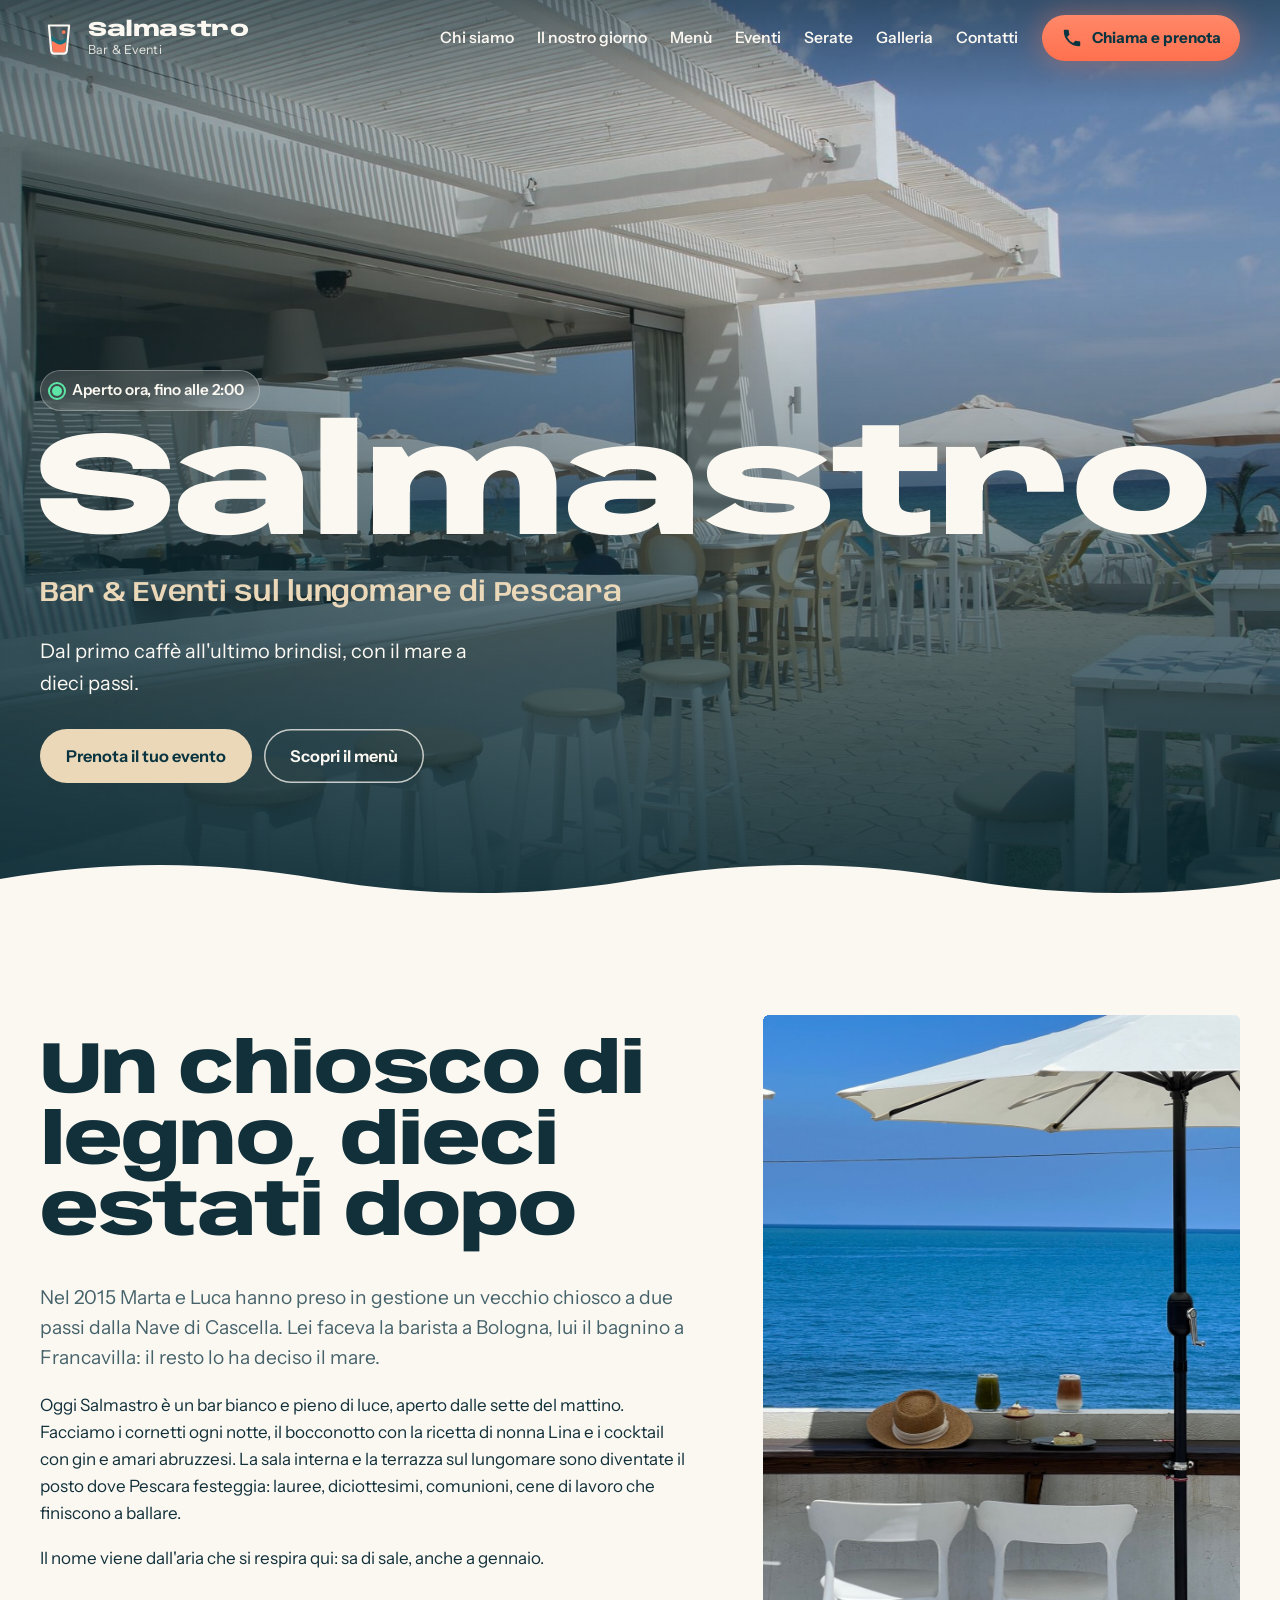
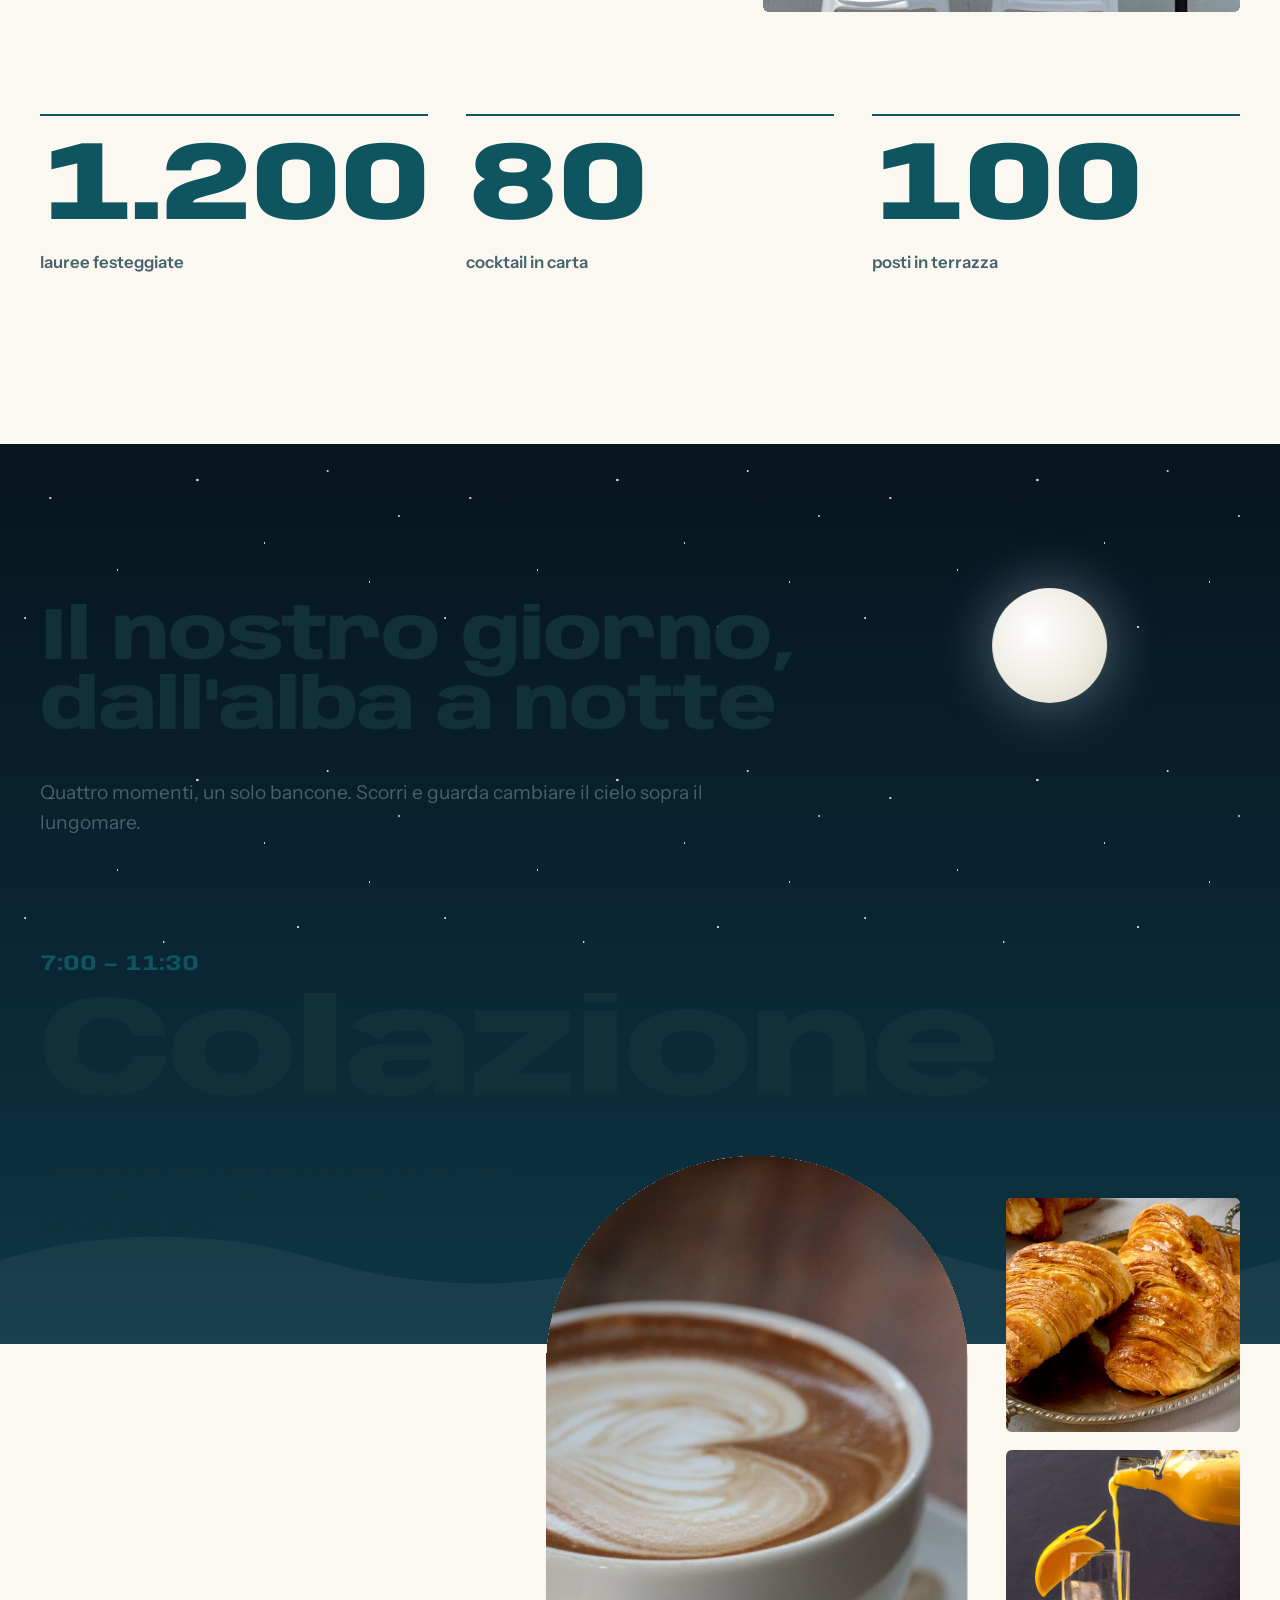
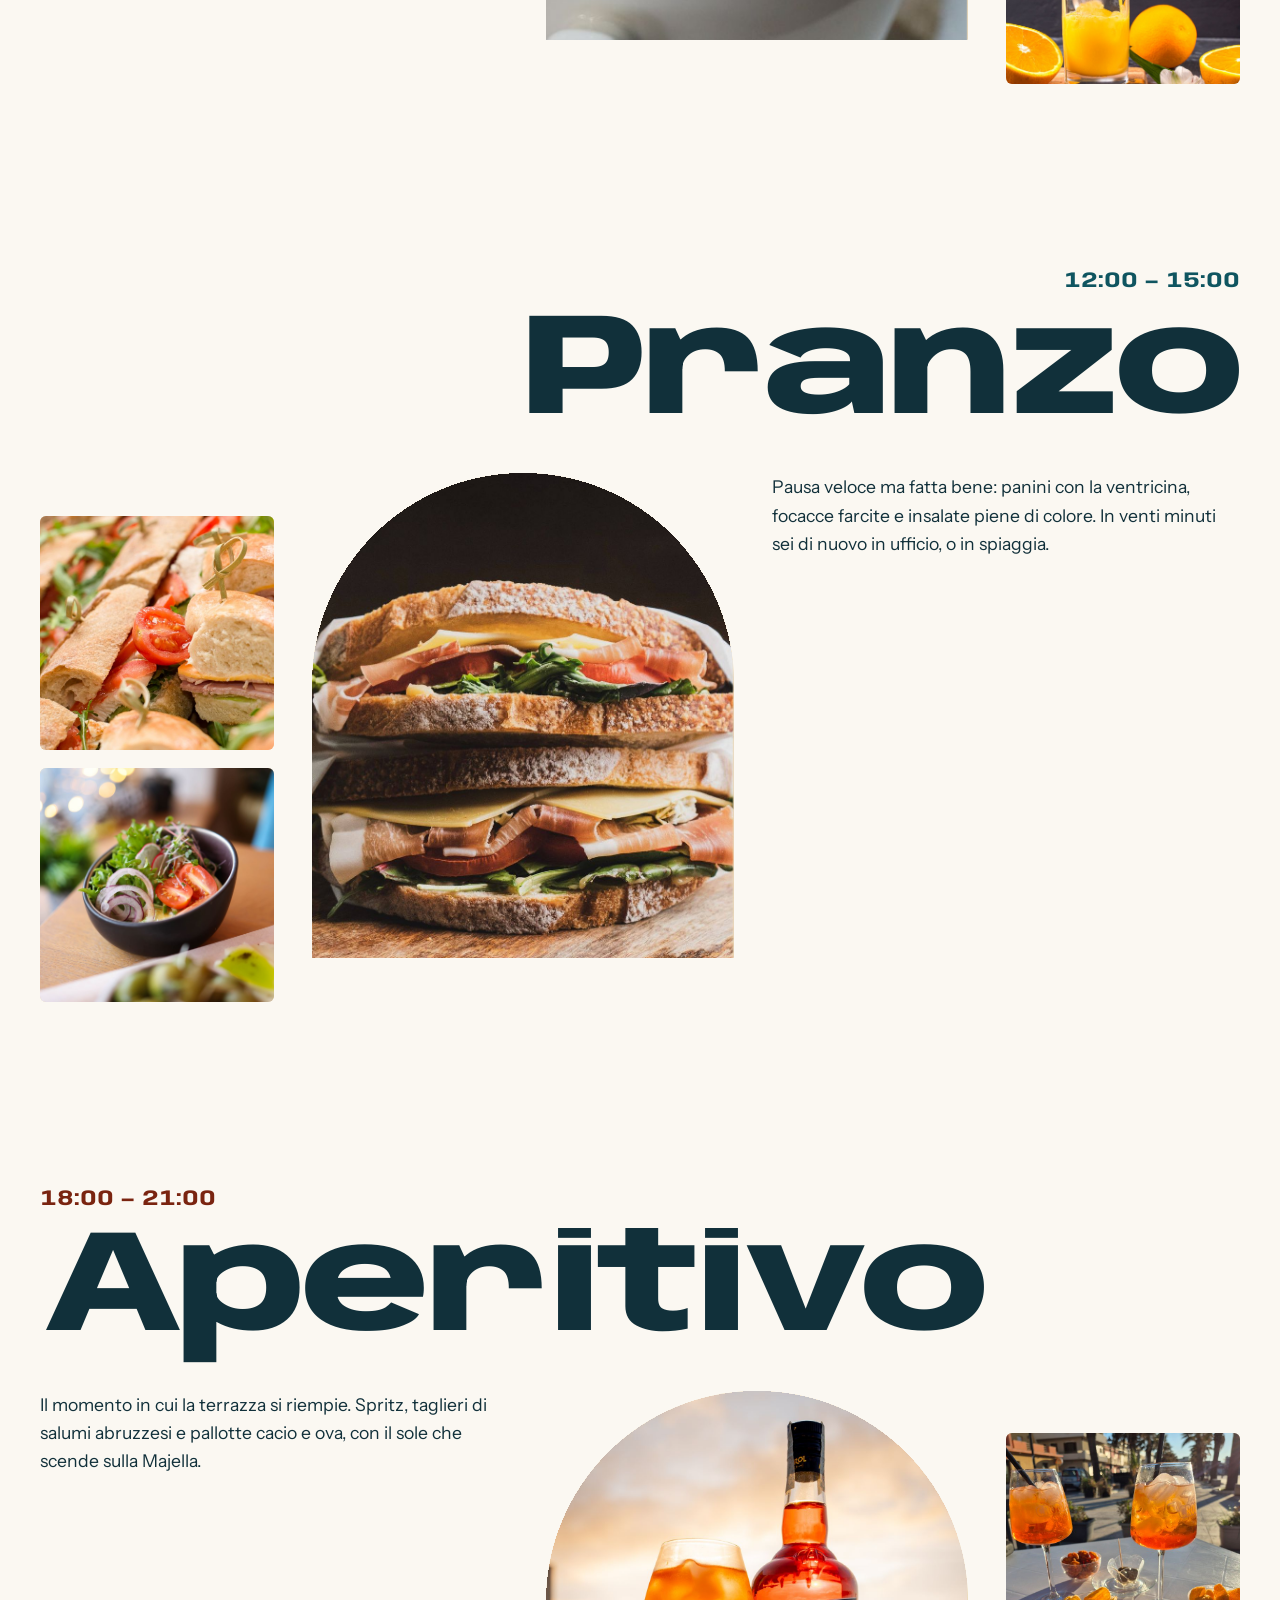
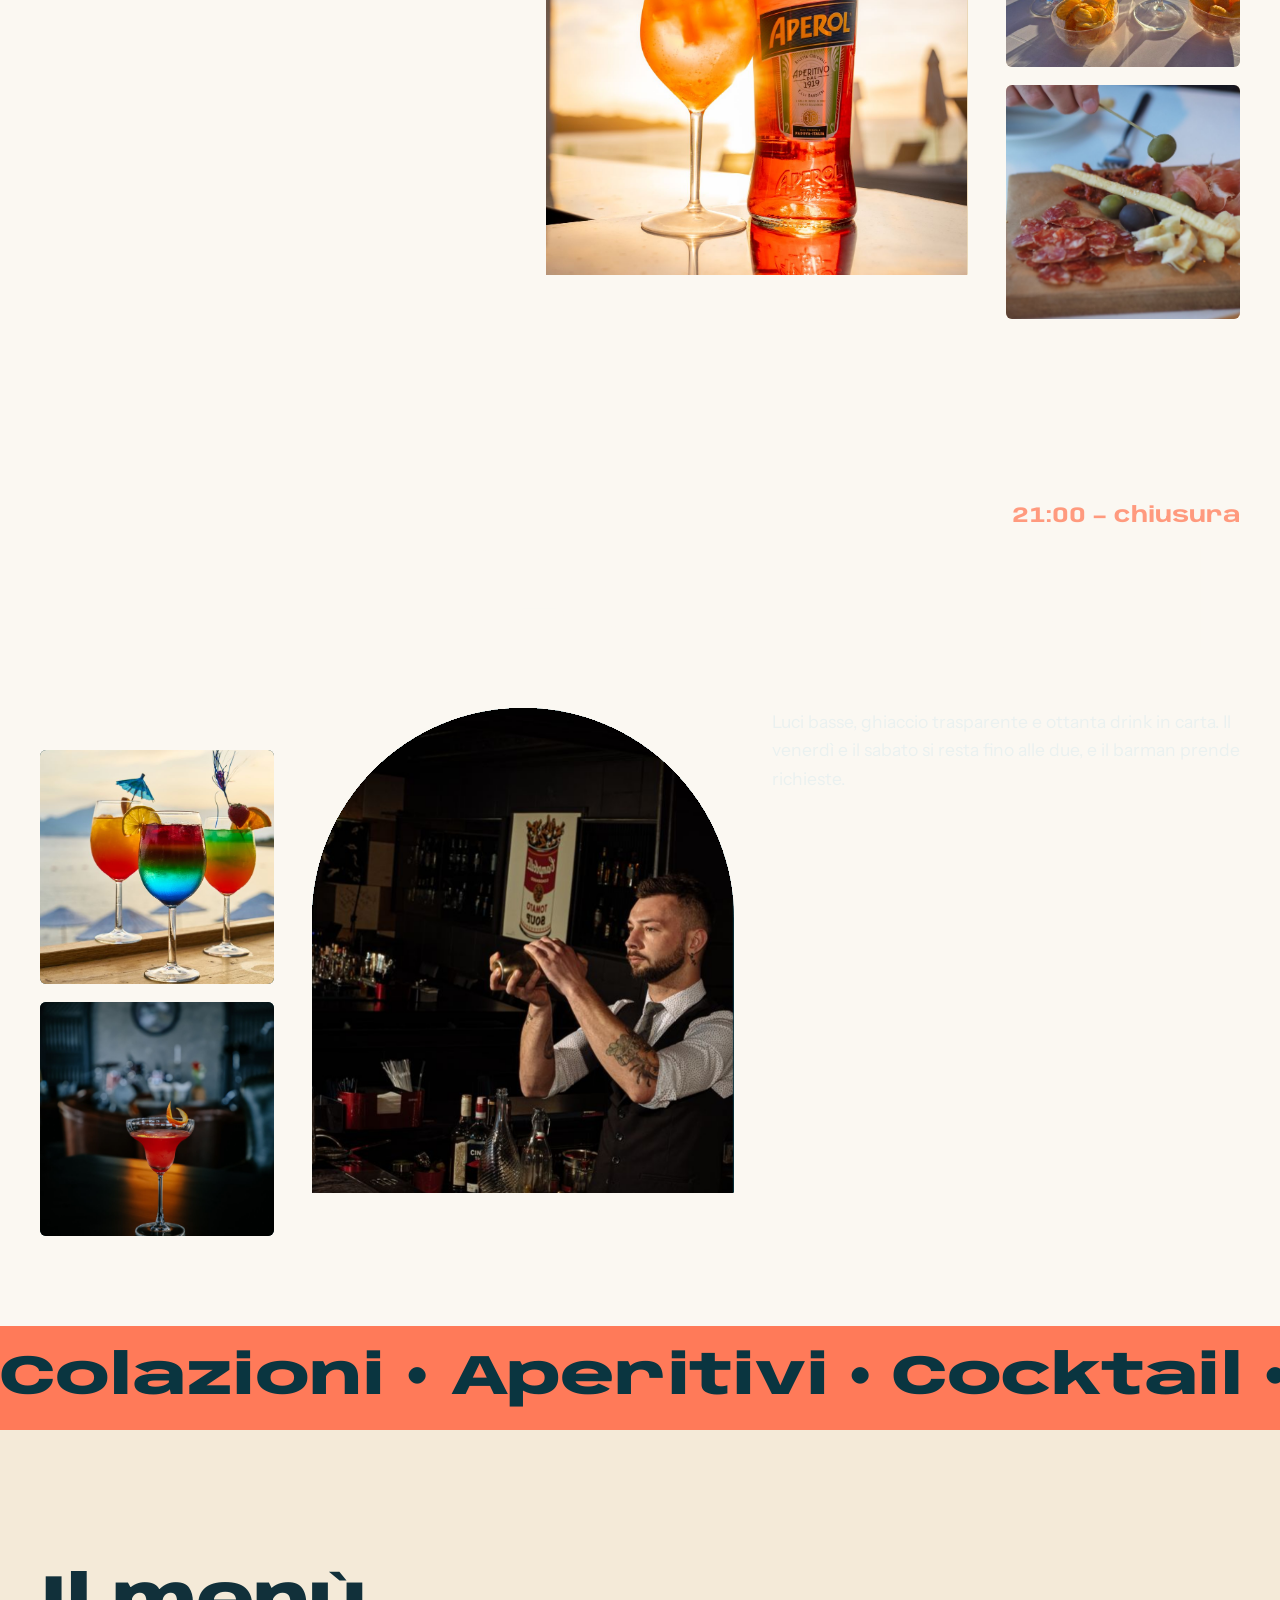
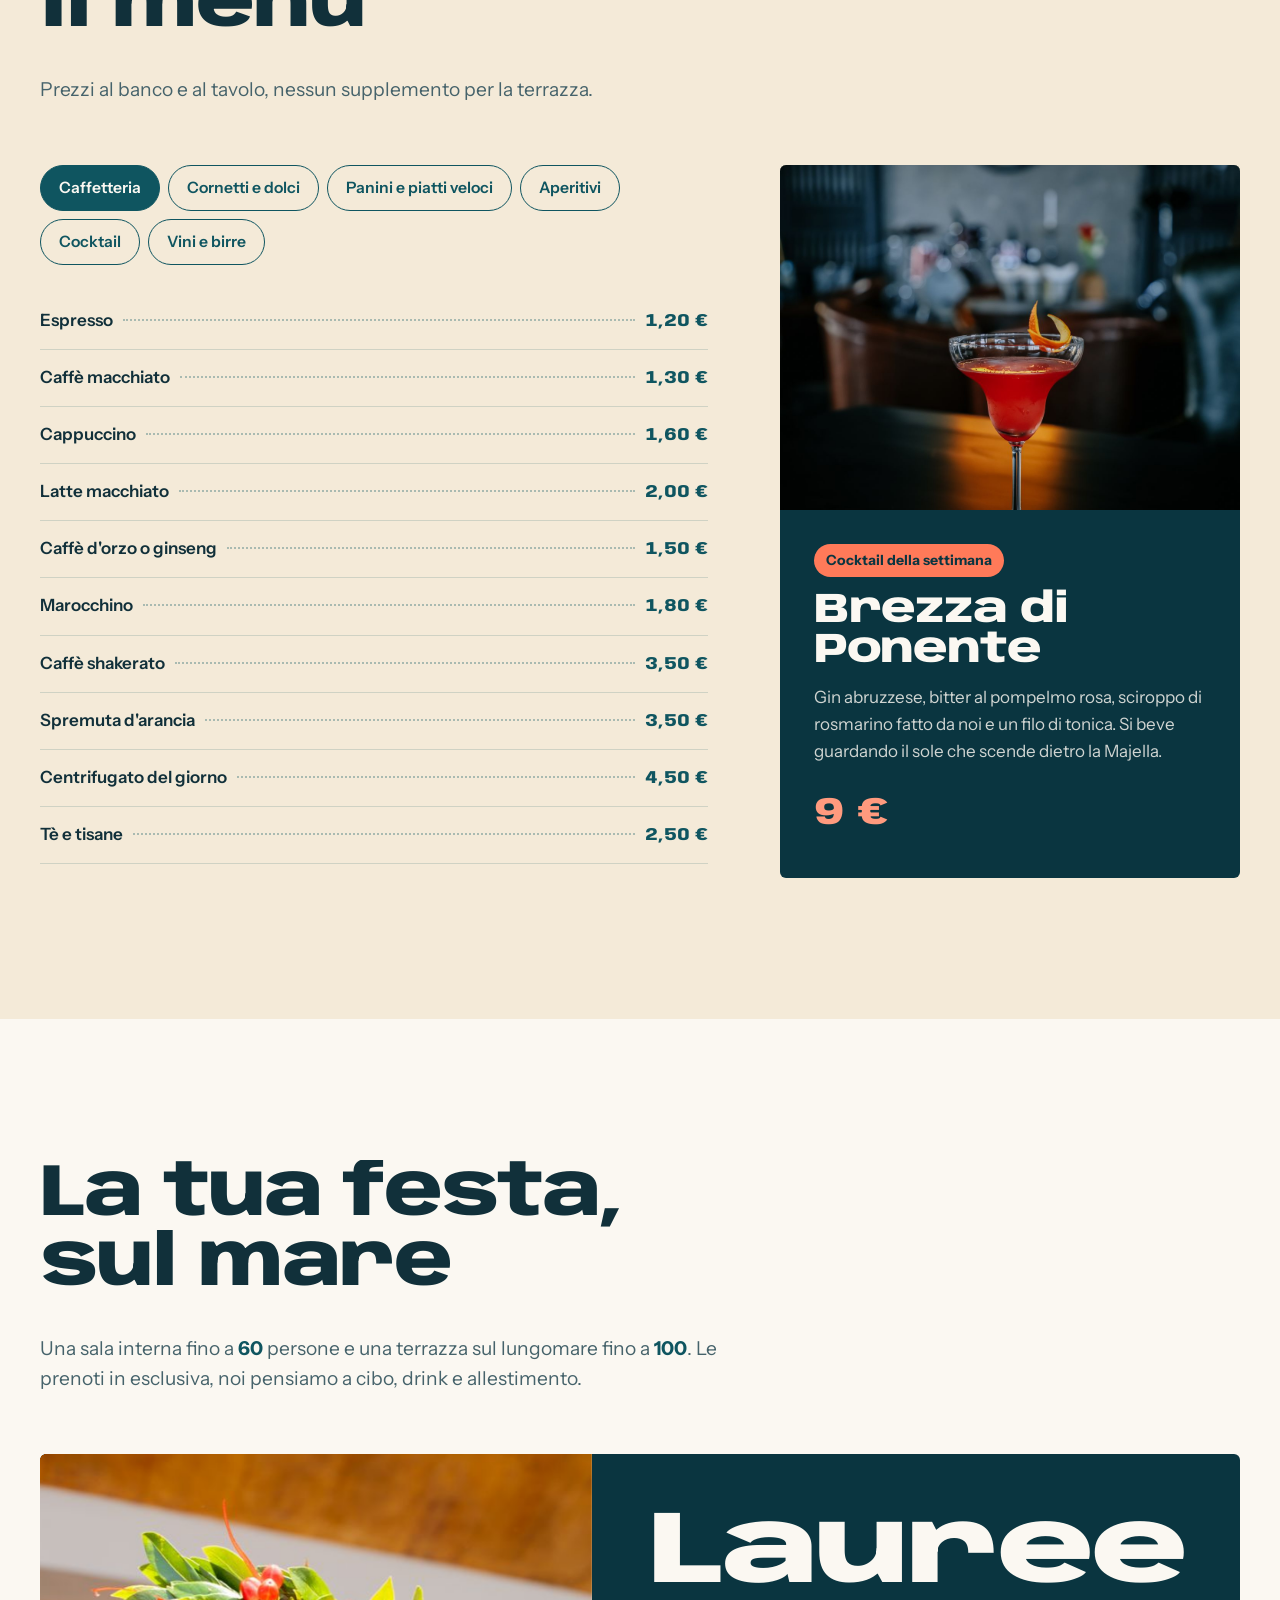
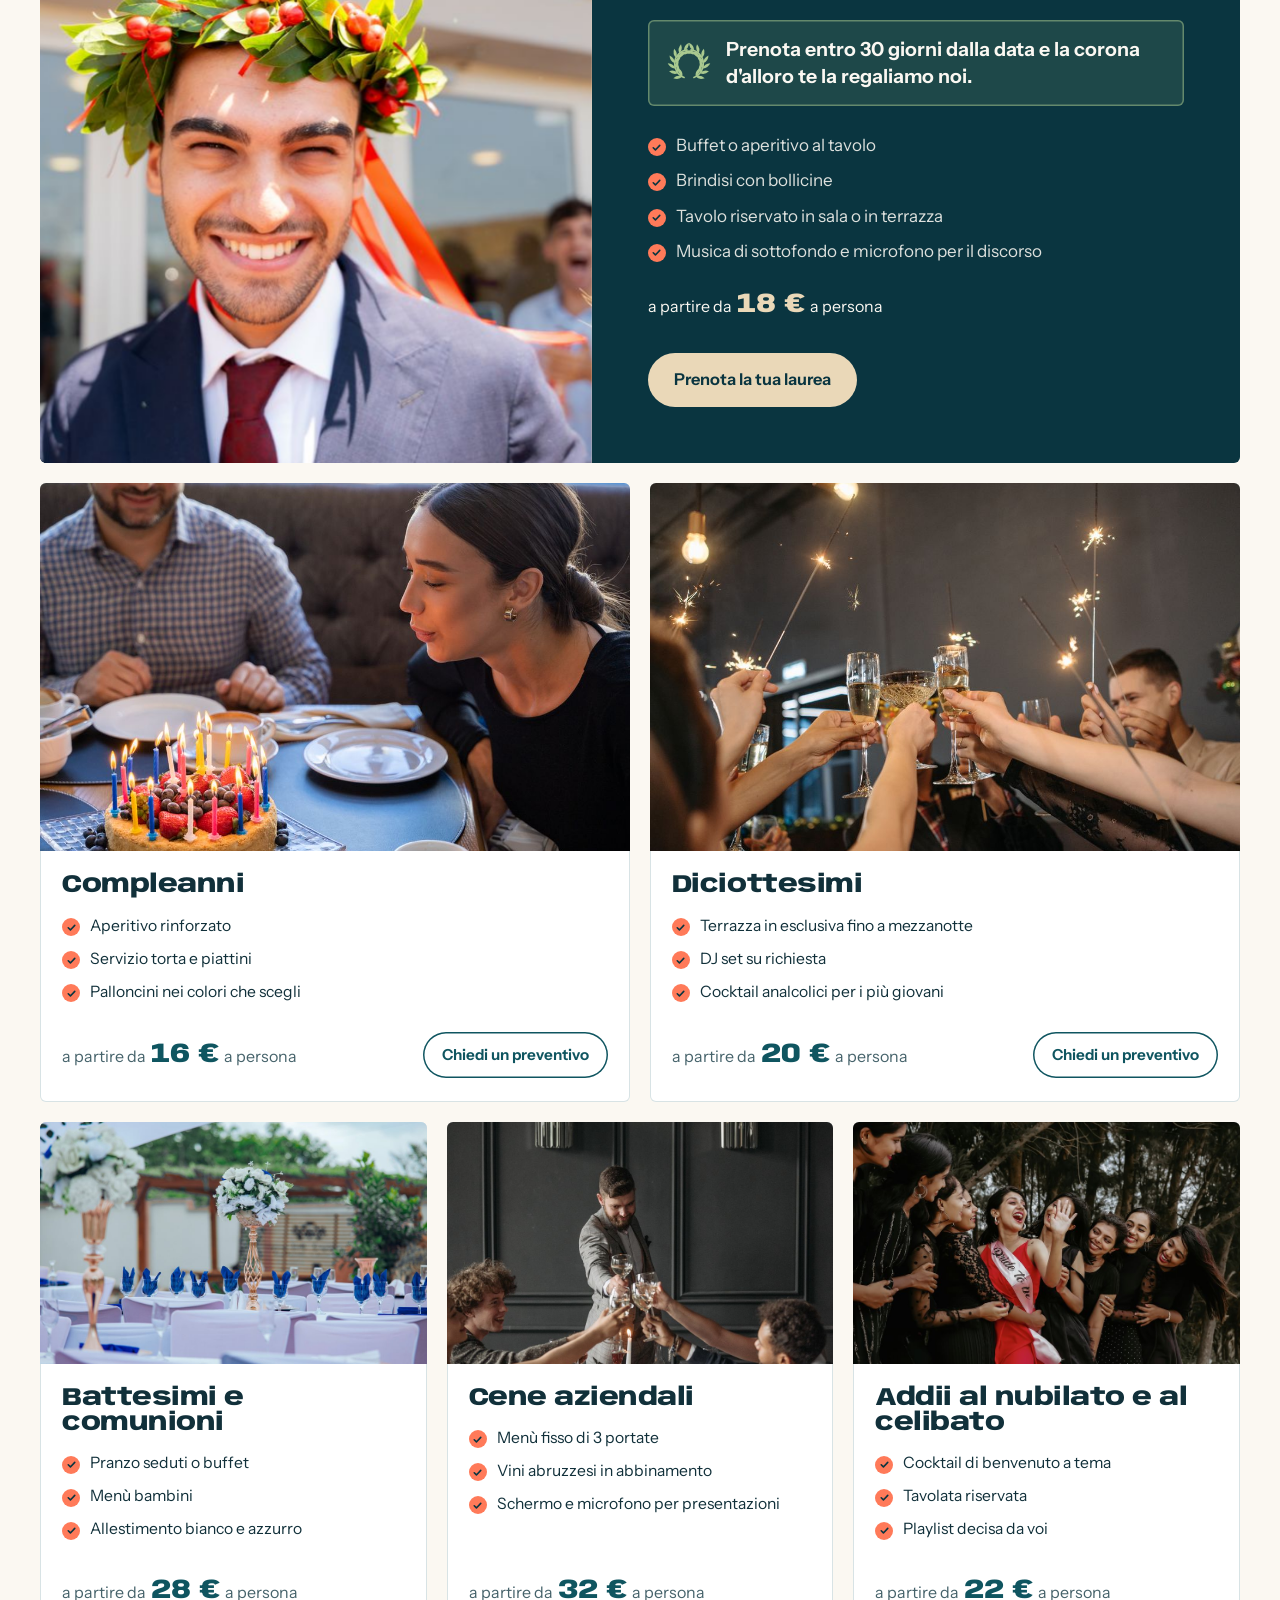
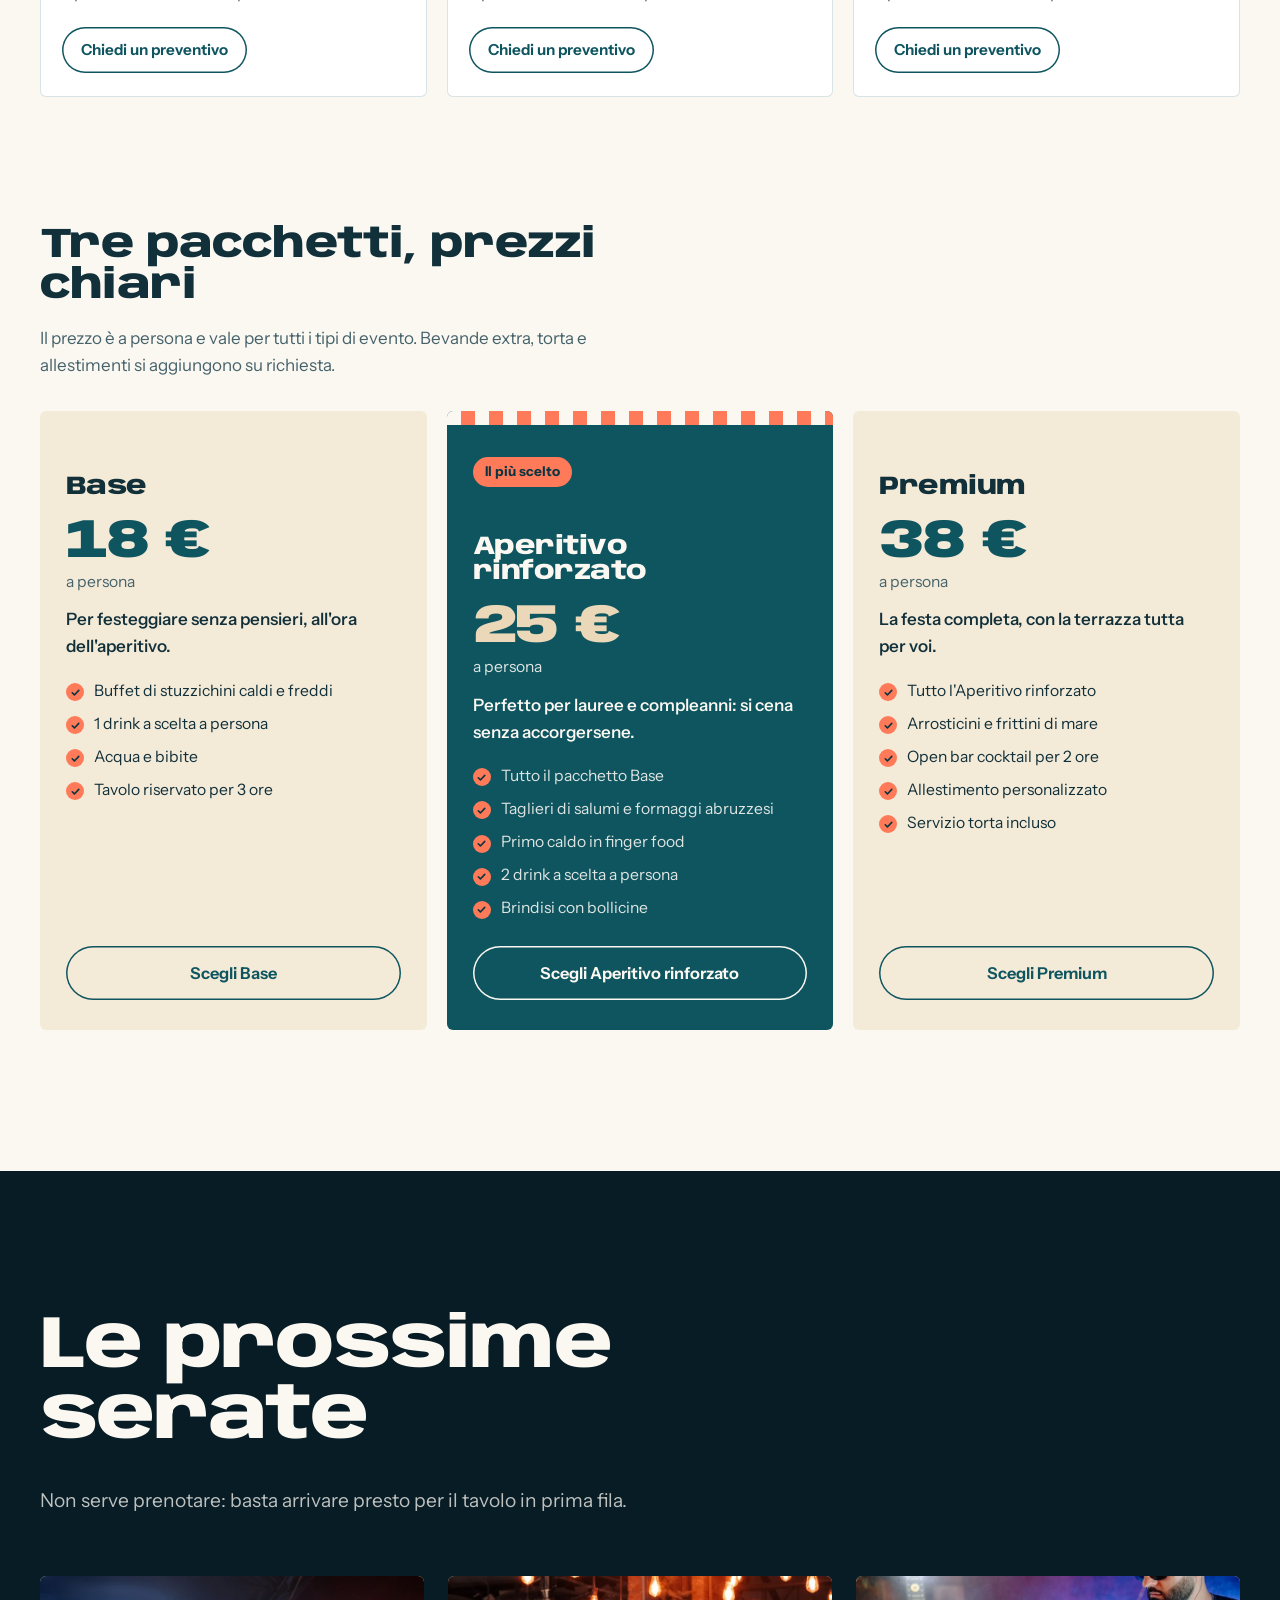
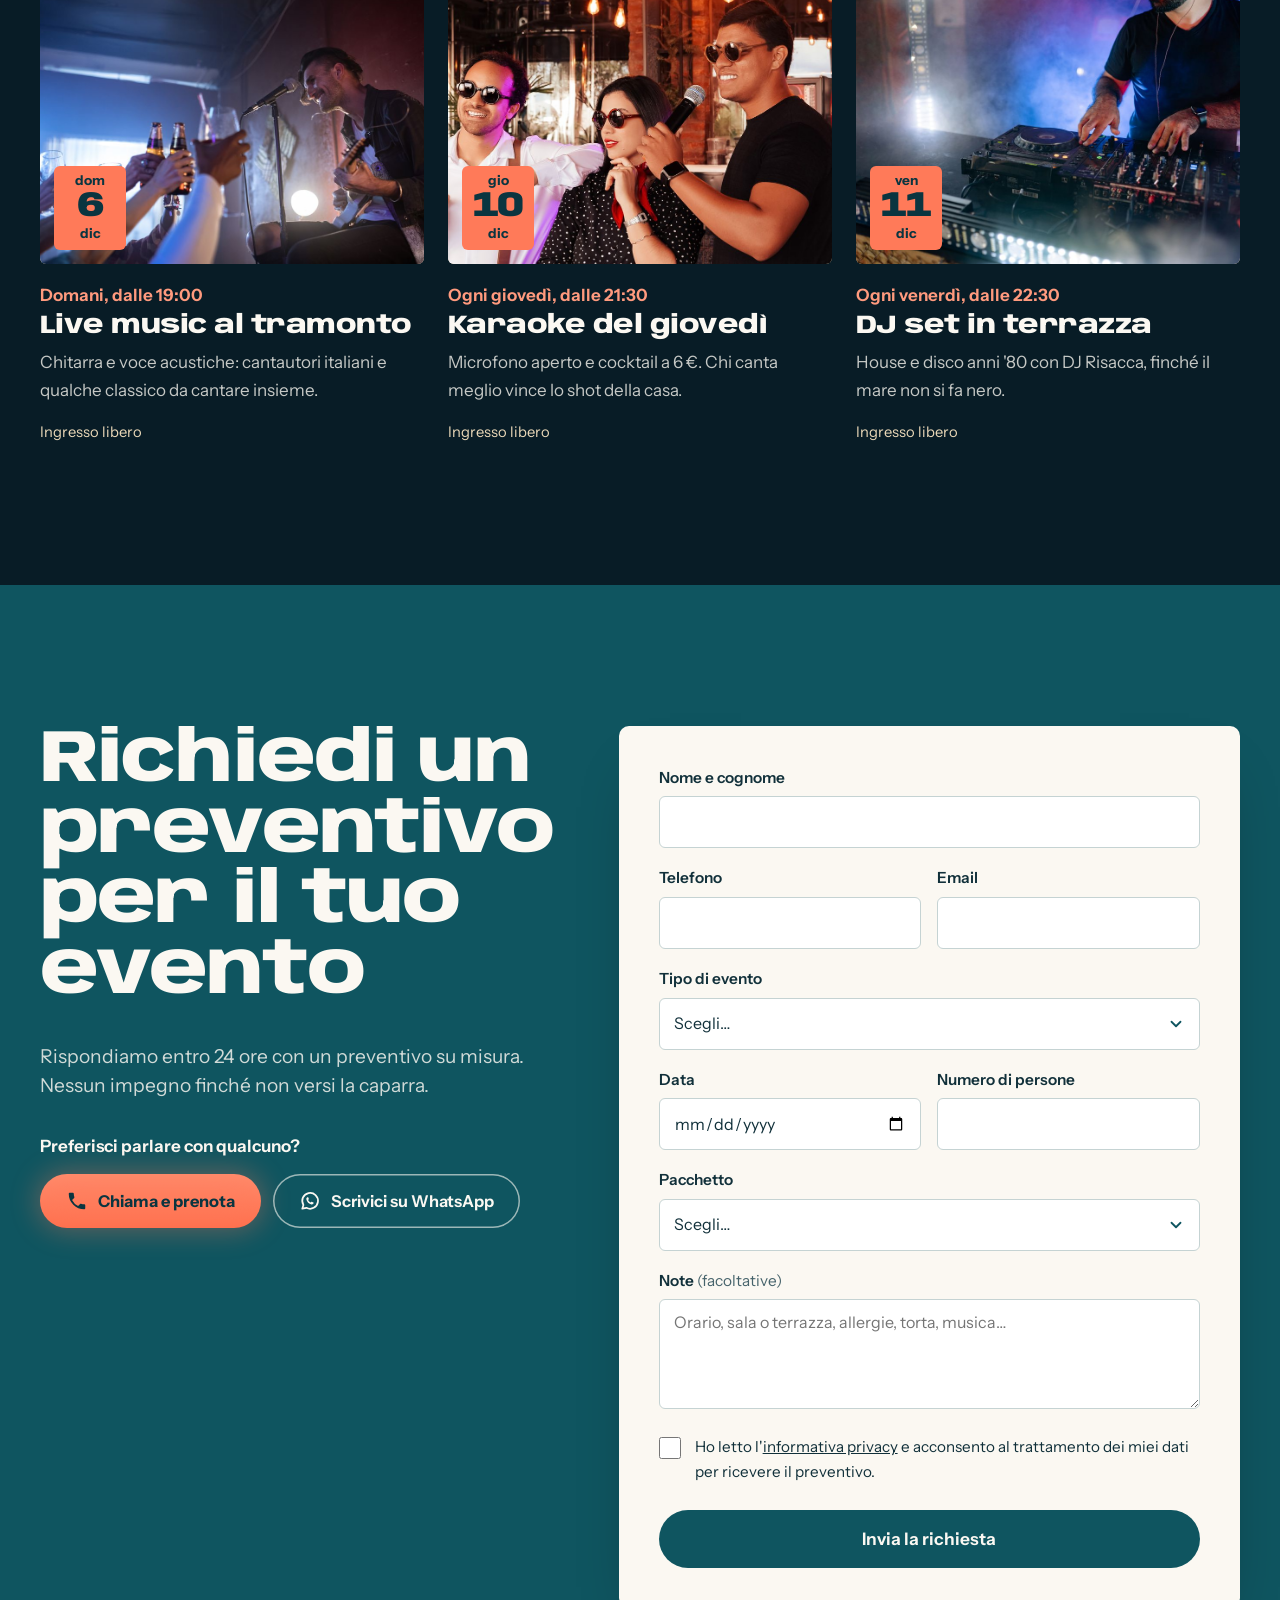
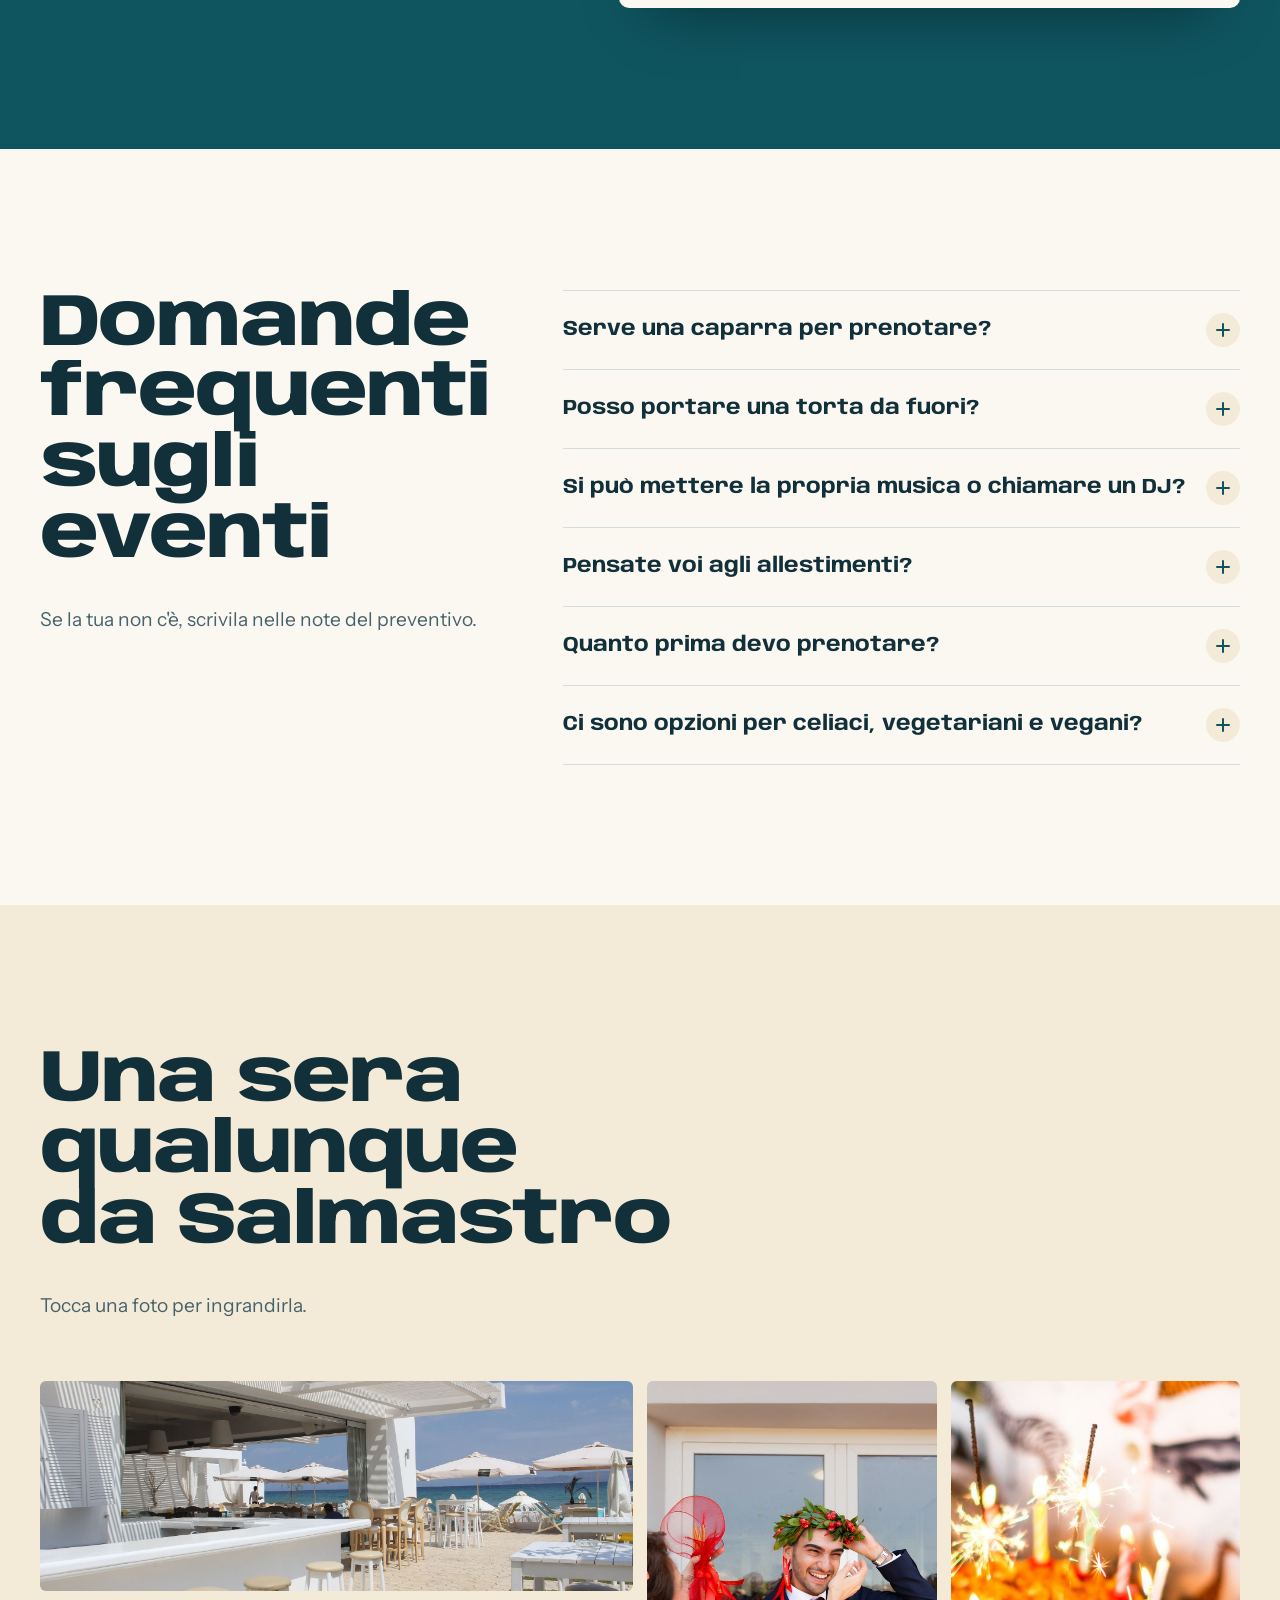
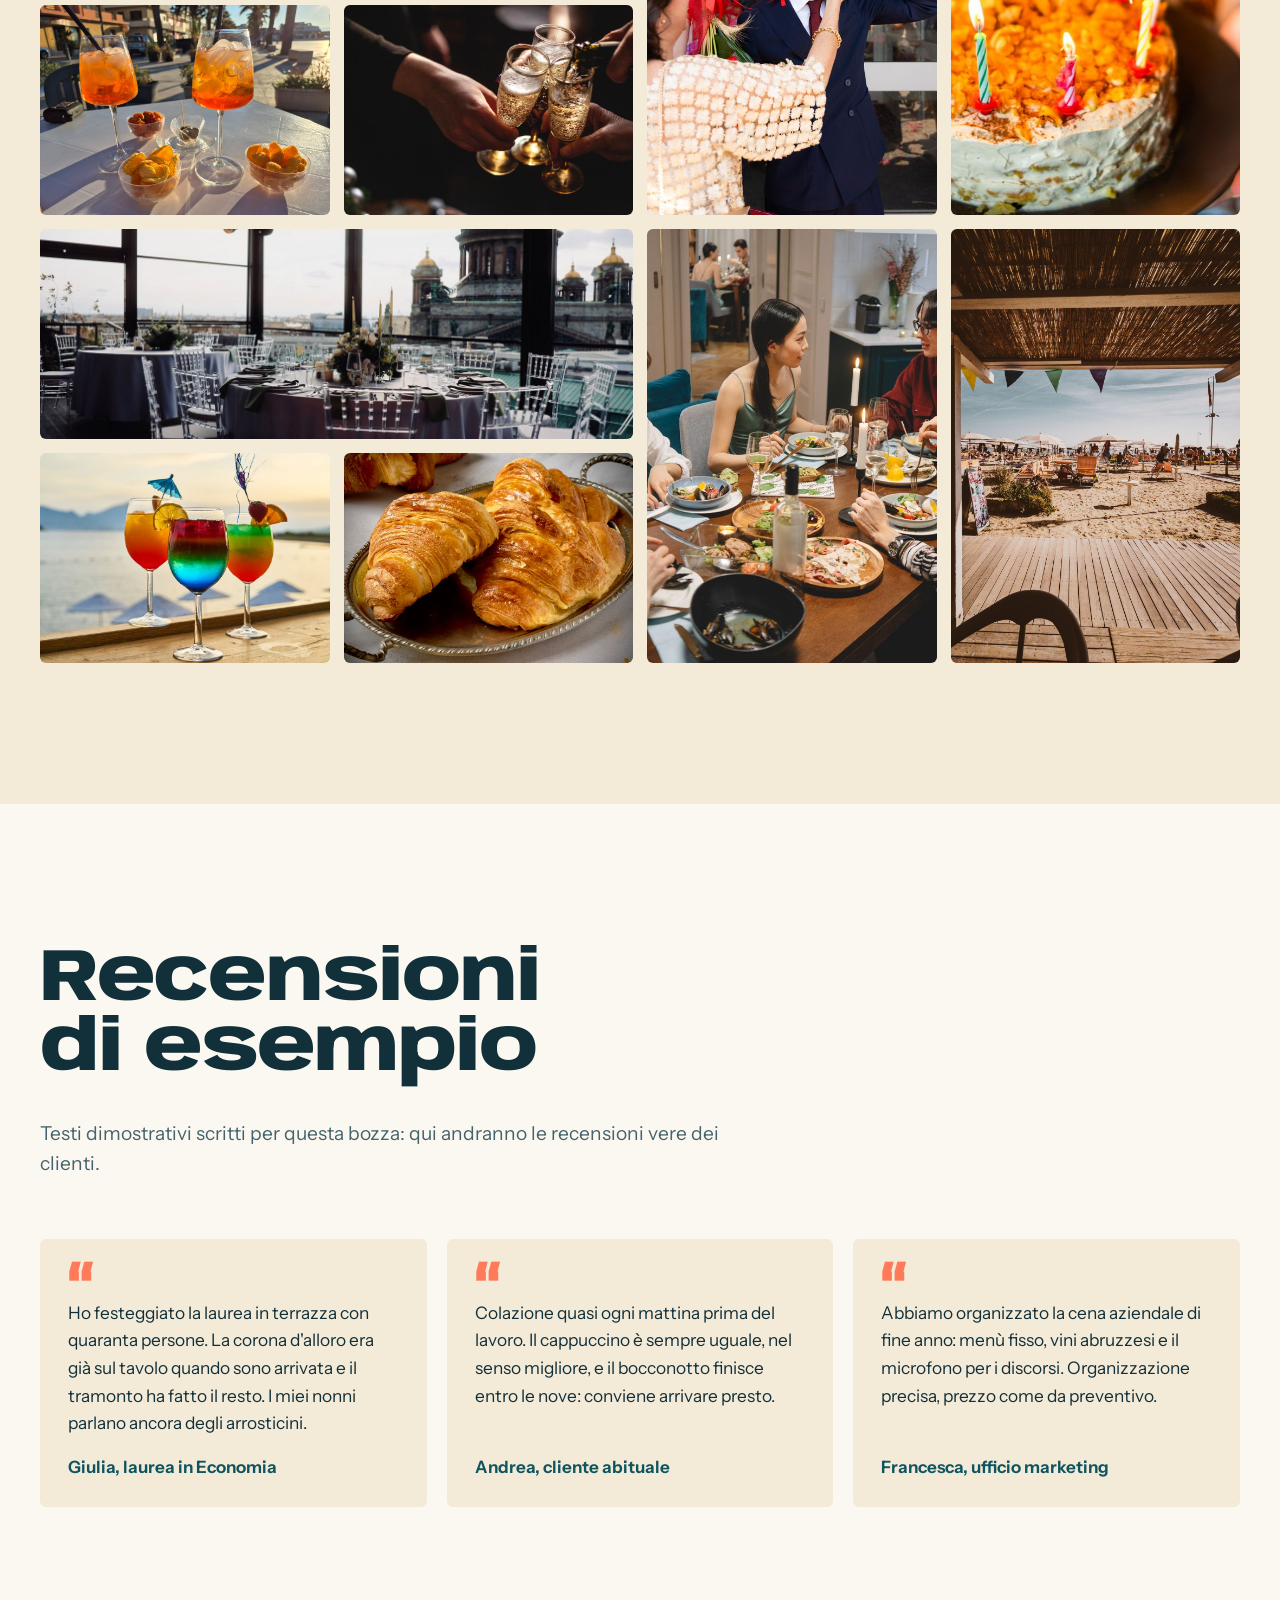
==== index.html @ a5a45078 "Bozza sito Salmastro – Bar & Eventi Co-Authored-By: Claude Opus 5.5 <noreply@anthropic.com>" ====
<!doctype html>
<html lang="it">
<head>
  <meta charset="utf-8">
  <meta name="viewport" content="width=device-width, initial-scale=1, viewport-fit=cover">
  <title>Salmastro – Bar &amp; Eventi sul lungomare di Pescara</title>
  <meta name="description" content="Colazioni, pranzi veloci, aperitivi al tramonto e cocktail sul lungomare di Pescara. Sala e terrazza per lauree, compleanni e feste private.">
  <!-- Bozza: non indicizzare -->
  <meta name="robots" content="noindex, nofollow">

  <!-- Anteprima per WhatsApp e social -->
  <meta property="og:type" content="website">
  <meta property="og:locale" content="it_IT">
  <meta property="og:site_name" content="Salmastro – Bar & Eventi">
  <meta property="og:title" content="Salmastro – Bar & Eventi sul lungomare di Pescara">
  <meta property="og:description" content="Aperitivi al tramonto, cocktail e una terrazza sul mare per la tua laurea o il tuo compleanno. Richiedi un preventivo.">
  <meta property="og:url" content="https://carestiadavide2004-cmd.github.io/bozza-bar-salmastro/">
  <meta property="og:image" content="https://carestiadavide2004-cmd.github.io/bozza-bar-salmastro/assets/img/og.jpg">
  <meta property="og:image:width" content="1200">
  <meta property="og:image:height" content="630">
  <meta property="og:image:alt" content="Il bancone bianco di Salmastro affacciato sulla spiaggia">
  <meta name="twitter:card" content="summary_large_image">

  <meta name="theme-color" content="#0F5560">
  <link rel="icon" href="assets/favicon.svg" type="image/svg+xml">
  <link rel="icon" href="assets/favicon-32.png" sizes="32x32" type="image/png">
  <link rel="apple-touch-icon" href="assets/apple-touch-icon.png">

  <link rel="preconnect" href="https://fonts.googleapis.com">
  <link rel="preconnect" href="https://fonts.gstatic.com" crossorigin>
  <link href="https://fonts.googleapis.com/css2?family=Anybody:wdth,wght@50..150,300..900&family=Instrument+Sans:wght@400..700&display=swap" rel="stylesheet">
  <link rel="preload" as="image" href="assets/img/hero.jpg" fetchpriority="high">
  <link rel="stylesheet" href="style.css">

  <script>document.documentElement.classList.add("js")</script>
  <script src="config.js"></script>
  <script src="script.js" defer></script>
</head>
<body>

<!-- Icone ---------------------------------------------------------------- -->
<svg width="0" height="0" style="position:absolute" aria-hidden="true">
  <symbol id="i-phone" viewBox="0 0 24 24"><path fill="currentColor" d="M6.6 10.8a15.1 15.1 0 0 0 6.6 6.6l2.2-2.2c.3-.3.7-.4 1-.2 1.1.4 2.3.6 3.6.6.6 0 1 .4 1 1V20c0 .6-.4 1-1 1A17 17 0 0 1 3 4c0-.6.4-1 1-1h3.5c.6 0 1 .4 1 1 0 1.3.2 2.5.6 3.6.1.3 0 .7-.2 1z"/></symbol>
  <symbol id="i-whatsapp" viewBox="0 0 24 24"><path fill="none" stroke="currentColor" stroke-width="1.9" stroke-linejoin="round" d="M3.6 20.4l1.2-4.1a8.6 8.6 0 1 1 3.3 3.1z"/><path fill="currentColor" d="M9.3 7.6c.3-.1.6 0 .7.3l.7 1.7c.1.3 0 .5-.2.7l-.6.6c.6 1.2 1.6 2.2 2.8 2.8l.6-.6c.2-.2.5-.3.7-.2l1.7.7c.3.1.4.4.3.7-.3 1-1.2 1.7-2.3 1.5-2.9-.5-5.2-2.8-5.7-5.7-.2-1 .5-2 1.5-2.3z"/></symbol>
  <symbol id="i-instagram" viewBox="0 0 24 24"><g fill="none" stroke="currentColor" stroke-width="1.9"><rect x="3" y="3" width="18" height="18" rx="5.2"/><circle cx="12" cy="12" r="4.2"/></g><circle cx="17.4" cy="6.6" r="1.25" fill="currentColor"/></symbol>
  <symbol id="i-facebook" viewBox="0 0 24 24"><path fill="currentColor" d="M13.6 21.5v-8h2.7l.4-3.2h-3.1V8.3c0-.9.3-1.6 1.6-1.6h1.7V3.9c-.3 0-1.3-.1-2.5-.1-2.5 0-4.1 1.5-4.1 4.2v2.3H7.5v3.2h2.8v8z"/></symbol>
  <symbol id="i-tiktok" viewBox="0 0 24 24"><path fill="currentColor" d="M16.3 2.5c.4 2.4 1.9 4 4.3 4.2V10c-1.6 0-3-.5-4.3-1.3v6.6c0 3.5-2.8 6.2-6.2 6.2S4 18.8 4 15.3s2.9-6.1 6.4-6v3.4c-1.6-.2-3 .9-3 2.6 0 1.5 1.2 2.7 2.8 2.7s2.8-1.2 2.8-2.9V2.5z"/></symbol>
  <symbol id="i-arrow-up" viewBox="0 0 24 24"><path fill="none" stroke="currentColor" stroke-width="2.2" stroke-linecap="round" stroke-linejoin="round" d="M12 19V5M5.5 11.5 12 5l6.5 6.5"/></symbol>
  <symbol id="i-close" viewBox="0 0 24 24"><path fill="none" stroke="currentColor" stroke-width="2.2" stroke-linecap="round" d="M6 6l12 12M18 6 6 18"/></symbol>
  <symbol id="i-prev" viewBox="0 0 24 24"><path fill="none" stroke="currentColor" stroke-width="2.2" stroke-linecap="round" stroke-linejoin="round" d="M15 5l-7 7 7 7"/></symbol>
  <symbol id="i-next" viewBox="0 0 24 24"><path fill="none" stroke="currentColor" stroke-width="2.2" stroke-linecap="round" stroke-linejoin="round" d="M9 5l7 7-7 7"/></symbol>
  <symbol id="i-check" viewBox="0 0 24 24"><path fill="none" stroke="currentColor" stroke-width="2.4" stroke-linecap="round" stroke-linejoin="round" d="M5 12.5l4.2 4.2L19 7"/></symbol>
  <symbol id="i-laurel" viewBox="0 0 48 48"><g fill="currentColor"><g><path d="M18.9 39.1A15 15 0 0 1 21.9 10.1" fill="none" stroke="currentColor" stroke-width="1.6" stroke-linecap="round"/><path transform="translate(17.0 38.2) rotate(-100)" d="M0 0Q3.2-4.2 0-9.5Q-3.2-4.2 0 0z"/><path transform="translate(17.0 38.2) rotate(-24)" d="M0 0Q3.2-4.2 0-9.5Q-3.2-4.2 0 0z"/><path transform="translate(12.5 34.6) rotate(-78)" d="M0 0Q3.2-4.2 0-9.5Q-3.2-4.2 0 0z"/><path transform="translate(12.5 34.6) rotate(-2)" d="M0 0Q3.2-4.2 0-9.5Q-3.2-4.2 0 0z"/><path transform="translate(9.7 29.6) rotate(-56)" d="M0 0Q3.2-4.2 0-9.5Q-3.2-4.2 0 0z"/><path transform="translate(9.7 29.6) rotate(20)" d="M0 0Q3.2-4.2 0-9.5Q-3.2-4.2 0 0z"/><path transform="translate(9.0 24.0) rotate(-34)" d="M0 0Q3.2-4.2 0-9.5Q-3.2-4.2 0 0z"/><path transform="translate(9.0 24.0) rotate(42)" d="M0 0Q3.2-4.2 0-9.5Q-3.2-4.2 0 0z"/><path transform="translate(10.5 18.4) rotate(-12)" d="M0 0Q3.2-4.2 0-9.5Q-3.2-4.2 0 0z"/><path transform="translate(10.5 18.4) rotate(64)" d="M0 0Q3.2-4.2 0-9.5Q-3.2-4.2 0 0z"/><path transform="translate(14.0 13.9) rotate(10)" d="M0 0Q3.2-4.2 0-9.5Q-3.2-4.2 0 0z"/><path transform="translate(14.0 13.9) rotate(86)" d="M0 0Q3.2-4.2 0-9.5Q-3.2-4.2 0 0z"/><path transform="translate(18.9 10.9) rotate(32)" d="M0 0Q3.2-4.2 0-9.5Q-3.2-4.2 0 0z"/><path transform="translate(18.9 10.9) rotate(108)" d="M0 0Q3.2-4.2 0-9.5Q-3.2-4.2 0 0z"/></g><g transform="translate(48 0) scale(-1 1)"><path d="M18.9 39.1A15 15 0 0 1 21.9 10.1" fill="none" stroke="currentColor" stroke-width="1.6" stroke-linecap="round"/><path transform="translate(17.0 38.2) rotate(-100)" d="M0 0Q3.2-4.2 0-9.5Q-3.2-4.2 0 0z"/><path transform="translate(17.0 38.2) rotate(-24)" d="M0 0Q3.2-4.2 0-9.5Q-3.2-4.2 0 0z"/><path transform="translate(12.5 34.6) rotate(-78)" d="M0 0Q3.2-4.2 0-9.5Q-3.2-4.2 0 0z"/><path transform="translate(12.5 34.6) rotate(-2)" d="M0 0Q3.2-4.2 0-9.5Q-3.2-4.2 0 0z"/><path transform="translate(9.7 29.6) rotate(-56)" d="M0 0Q3.2-4.2 0-9.5Q-3.2-4.2 0 0z"/><path transform="translate(9.7 29.6) rotate(20)" d="M0 0Q3.2-4.2 0-9.5Q-3.2-4.2 0 0z"/><path transform="translate(9.0 24.0) rotate(-34)" d="M0 0Q3.2-4.2 0-9.5Q-3.2-4.2 0 0z"/><path transform="translate(9.0 24.0) rotate(42)" d="M0 0Q3.2-4.2 0-9.5Q-3.2-4.2 0 0z"/><path transform="translate(10.5 18.4) rotate(-12)" d="M0 0Q3.2-4.2 0-9.5Q-3.2-4.2 0 0z"/><path transform="translate(10.5 18.4) rotate(64)" d="M0 0Q3.2-4.2 0-9.5Q-3.2-4.2 0 0z"/><path transform="translate(14.0 13.9) rotate(10)" d="M0 0Q3.2-4.2 0-9.5Q-3.2-4.2 0 0z"/><path transform="translate(14.0 13.9) rotate(86)" d="M0 0Q3.2-4.2 0-9.5Q-3.2-4.2 0 0z"/><path transform="translate(18.9 10.9) rotate(32)" d="M0 0Q3.2-4.2 0-9.5Q-3.2-4.2 0 0z"/><path transform="translate(18.9 10.9) rotate(108)" d="M0 0Q3.2-4.2 0-9.5Q-3.2-4.2 0 0z"/></g></g></symbol>
  <symbol id="logo-mark" viewBox="0 0 64 64">
    <clipPath id="lm-clip"><path d="M17.5 13h29l-3.6 40.2a4 4 0 0 1-4 3.8H25.1a4 4 0 0 1-4-3.8z"/></clipPath>
    <g clip-path="url(#lm-clip)">
      <path d="M10 33c5.5-5 10.5-5 16 0s10.5 5 16 0 10.5-5 16 0V62H10z" fill="var(--logo-sea, #0F5560)"/>
      <path d="M10 40c5.5-4 10.5-4 16 0s10.5 4 16 0 10.5-4 16 0V62H10z" fill="#FF7A59"/>
    </g>
    <path d="M15 11h34l-3.9 42.4a5.5 5.5 0 0 1-5.5 5H24.4a5.5 5.5 0 0 1-5.5-5z" fill="none" stroke="currentColor" stroke-width="3.6" stroke-linejoin="round"/>
    <circle cx="40" cy="22" r="3.2" fill="#FF7A59"/>
  </symbol>
</svg>

<a class="skip" href="#main">Vai al contenuto</a>

<!-- Barra in alto ------------------------------------------------------- -->
<header class="header" id="header">
  <div class="header__inner">
    <a class="brand" href="#top" aria-label="Salmastro, torna all'inizio">
      <svg class="brand__mark" aria-hidden="true"><use href="#logo-mark"/></svg>
      <span class="brand__text"><span class="brand__name">Salmastro</span><span class="brand__sub">Bar &amp; Eventi</span></span>
    </a>

    <nav class="nav" id="nav" aria-label="Menu principale">
      <ul class="nav__list">
        <li><a href="#chi-siamo">Chi siamo</a></li>
        <li><a href="#giorno">Il nostro giorno</a></li>
        <li><a href="#menu">Menù</a></li>
        <li><a href="#eventi">Eventi</a></li>
        <li><a href="#serate">Serate</a></li>
        <li><a href="#galleria">Galleria</a></li>
        <li><a href="#contatti">Contatti</a></li>
      </ul>
      <div class="nav__mobile-extra">
        <a class="btn btn--event" href="#preventivo"><span>Prenota il tuo evento</span></a>
        <p class="nav__hours" data-status-text></p>
      </div>
    </nav>

    <a class="btn btn--call btn--sm header__call" href="#" data-tel>
      <svg class="ico ico--ring" aria-hidden="true"><use href="#i-phone"/></svg>
      <span>Chiama e prenota</span>
    </a>

    <button class="burger" id="burger" type="button" aria-expanded="false" aria-controls="nav" aria-label="Apri il menu">
      <span></span><span></span><span></span>
    </button>
  </div>
</header>

<main id="main">

<!-- 1. HERO ------------------------------------------------------------- -->
<section class="hero" id="top" aria-labelledby="hero-title">
  <div class="hero__media" data-parallax="0.25">
    <img src="assets/img/hero.jpg" alt="Il bancone bianco del bar affacciato sulla spiaggia, sotto il pergolato" fetchpriority="high" decoding="async">
  </div>
  <div class="hero__shade" aria-hidden="true"></div>

  <div class="hero__content wrap">
    <p class="status" id="status" data-state="unknown" aria-live="polite">
      <span class="status__dot" aria-hidden="true"></span>
      <span class="status__text" data-status-text>Orari in caricamento</span>
    </p>
    <h1 class="hero__title" id="hero-title">
      <span class="hero__name">Salmastro</span>
      <span class="hero__sub">Bar &amp; Eventi sul lungomare di Pescara</span>
    </h1>
    <p class="hero__lead" data-cfg="slogan">Dal primo caffè all'ultimo brindisi, con il mare a dieci passi.</p>
    <div class="hero__actions">
      <a class="btn btn--event" href="#eventi"><span>Prenota il tuo evento</span></a>
      <a class="btn btn--ghost" href="#menu">Scopri il menù</a>
    </div>
  </div>

  <svg class="hero__wave" viewBox="0 0 1440 60" preserveAspectRatio="none" aria-hidden="true"><path d="M0 34c120-22 240-22 360 0s240 22 360 0 240-22 360 0 240 22 360 0v26H0z"/></svg>
</section>

<!-- 2. CHI SIAMO --------------------------------------------------------- -->
<section class="about section" id="chi-siamo" aria-labelledby="about-title">
  <div class="wrap about__grid">
    <div class="about__text">
      <h2 class="h2" id="about-title" data-split>Un chiosco di legno, dieci estati dopo</h2>
      <p class="lead">Nel 2015 Marta e Luca hanno preso in gestione un vecchio chiosco a due passi dalla Nave di Cascella. Lei faceva la barista a Bologna, lui il bagnino a Francavilla: il resto lo ha deciso il mare.</p>
      <p>Oggi Salmastro è un bar bianco e pieno di luce, aperto dalle sette del mattino. Facciamo i cornetti ogni notte, il bocconotto con la ricetta di nonna Lina e i cocktail con gin e amari abruzzesi. La sala interna e la terrazza sul lungomare sono diventate il posto dove Pescara festeggia: lauree, diciottesimi, comunioni, cene di lavoro che finiscono a ballare.</p>
      <p>Il nome viene dall'aria che si respira qui: sa di sale, anche a gennaio.</p>
    </div>
    <figure class="photo photo--tall curtain" data-reveal>
      <div class="photo__px" data-parallax="0.12"><img src="assets/img/locale-vista.jpg" alt="Tavolino sulla terrazza con vista sul mare blu" loading="lazy" decoding="async"></div>
    </figure>
  </div>

  <dl class="wrap stats" data-stagger>
    <div class="stat"><dt class="stat__label">lauree festeggiate</dt><dd class="stat__num"><span data-count="1200">0</span></dd></div>
    <div class="stat"><dt class="stat__label">cocktail in carta</dt><dd class="stat__num"><span data-count="80">0</span></dd></div>
    <div class="stat"><dt class="stat__label">posti in terrazza</dt><dd class="stat__num"><span data-count="100">0</span></dd></div>
  </dl>
</section>

<!-- 3. IL NOSTRO GIORNO -------------------------------------------------- -->
<section class="day" id="giorno" aria-labelledby="day-title">
  <div class="day__bg" aria-hidden="true"><div class="day__sky">
    <div class="sky sky--alba"></div>
    <div class="sky sky--giorno"></div>
    <div class="sky sky--tramonto"></div>
    <div class="sky sky--notte"><span class="stars"></span></div>
    <div class="day__sun"></div>
    <svg class="day__sea" viewBox="0 0 1440 120" preserveAspectRatio="none"><path d="M0 50c120-26 240-26 360 0s240 26 360 0 240-26 360 0 240 26 360 0v70H0z"/></svg>
  </div></div>

  <div class="day__intro wrap">
    <h2 class="h2" id="day-title" data-split>Il nostro giorno, dall'alba a notte</h2>
    <p class="lead">Quattro momenti, un solo bancone. Scorri e guarda cambiare il cielo sopra il lungomare.</p>
  </div>

  <article class="phase" data-phase="0" aria-labelledby="ph-colazione">
    <div class="wrap phase__grid">
      <div class="phase__text">
        <p class="phase__time" data-orario="colazione">7:00 – 11:30</p>
        <h3 class="h3" id="ph-colazione" data-split>Colazione</h3>
        <p>Cappuccino con la schiuma giusta, cornetti sfornati all'alba e spremute di arance siciliane. Il bocconotto è il motivo per cui la gente torna.</p>
      </div>
      <figure class="phase__main photo arch curtain" data-reveal>
        <div class="photo__px" data-parallax="0.1"><img src="assets/img/colazione.jpg" alt="Cappuccino con un cuore di latte" loading="lazy" decoding="async"></div>
      </figure>
      <div class="phase__side">
        <figure class="photo curtain" data-reveal><img src="assets/img/cornetti.jpg" alt="Cornetti dorati su un vassoio d'argento" loading="lazy" decoding="async"></figure>
        <figure class="photo curtain" data-reveal><img src="assets/img/spremuta.jpg" alt="Spremuta d'arancia versata nel bicchiere" loading="lazy" decoding="async"></figure>
      </div>
    </div>
  </article>

  <article class="phase" data-phase="1" aria-labelledby="ph-pranzo">
    <div class="wrap phase__grid">
      <div class="phase__text">
        <p class="phase__time" data-orario="pranzo">12:00 – 15:00</p>
        <h3 class="h3" id="ph-pranzo" data-split>Pranzo</h3>
        <p>Pausa veloce ma fatta bene: panini con la ventricina, focacce farcite e insalate piene di colore. In venti minuti sei di nuovo in ufficio, o in spiaggia.</p>
      </div>
      <figure class="phase__main photo arch curtain" data-reveal>
        <div class="photo__px" data-parallax="0.1"><img src="assets/img/pranzo.jpg" alt="Panino gourmet con prosciutto, formaggio e verdure" loading="lazy" decoding="async"></div>
      </figure>
      <div class="phase__side">
        <figure class="photo curtain" data-reveal><img src="assets/img/panini.jpg" alt="Baguette farcite con pomodorini e rucola" loading="lazy" decoding="async"></figure>
        <figure class="photo curtain" data-reveal><img src="assets/img/insalata.jpg" alt="Insalata colorata con pomodori e cipolla rossa" loading="lazy" decoding="async"></figure>
      </div>
    </div>
  </article>

  <article class="phase" data-phase="2" aria-labelledby="ph-aperitivo">
    <div class="wrap phase__grid">
      <div class="phase__text">
        <p class="phase__time" data-orario="aperitivo">18:00 – 21:00</p>
        <h3 class="h3" id="ph-aperitivo" data-split>Aperitivo</h3>
        <p>Il momento in cui la terrazza si riempie. Spritz, taglieri di salumi abruzzesi e pallotte cacio e ova, con il sole che scende sulla Majella.</p>
      </div>
      <figure class="phase__main photo arch curtain" data-reveal>
        <div class="photo__px" data-parallax="0.1"><img src="assets/img/aperitivo.jpg" alt="Spritz e bottiglia di Aperol controluce al tramonto" loading="lazy" decoding="async"></div>
      </figure>
      <div class="phase__side">
        <figure class="photo curtain" data-reveal><img src="assets/img/stuzzichini.jpg" alt="Due spritz con ciotole di stuzzichini su un tavolo all'aperto" loading="lazy" decoding="async"></figure>
        <figure class="photo curtain" data-reveal><img src="assets/img/tagliere.jpg" alt="Tagliere di salumi, formaggi e olive" loading="lazy" decoding="async"></figure>
      </div>
    </div>
  </article>

  <article class="phase phase--night" data-phase="3" aria-labelledby="ph-cocktail">
    <div class="wrap phase__grid">
      <div class="phase__text">
        <p class="phase__time" data-orario="cocktail">21:00 – chiusura</p>
        <h3 class="h3" id="ph-cocktail" data-split>Cocktail</h3>
        <p>Luci basse, ghiaccio trasparente e ottanta drink in carta. Il venerdì e il sabato si resta fino alle due, e il barman prende richieste.</p>
      </div>
      <figure class="phase__main photo arch curtain" data-reveal>
        <div class="photo__px" data-parallax="0.1"><img src="assets/img/barman.jpg" alt="Barman che shakera un cocktail al bancone" loading="lazy" decoding="async"></div>
      </figure>
      <div class="phase__side">
        <figure class="photo curtain" data-reveal><img src="assets/img/cocktail-colori.jpg" alt="Tre cocktail colorati con guarnizioni sul mare" loading="lazy" decoding="async"></figure>
        <figure class="photo curtain" data-reveal><img src="assets/img/cocktail-settimana.jpg" alt="Cocktail rosso con scorza d'arancia in una sala soffusa" loading="lazy" decoding="async"></figure>
      </div>
    </div>
  </article>
</section>

<!-- 4. STRISCIA -------------------------------------------------------- -->
<div class="marquee" aria-label="Colazioni, aperitivi, cocktail, lauree, compleanni">
  <div class="marquee__track" aria-hidden="true">
    <span>Colazioni • Aperitivi • Cocktail • Lauree • Compleanni •&nbsp;</span>
    <span>Colazioni • Aperitivi • Cocktail • Lauree • Compleanni •&nbsp;</span>
    <span>Colazioni • Aperitivi • Cocktail • Lauree • Compleanni •&nbsp;</span>
    <span>Colazioni • Aperitivi • Cocktail • Lauree • Compleanni •&nbsp;</span>
  </div>
</div>

<!-- 5. MENÙ ------------------------------------------------------------- -->
<section class="menu section" id="menu" aria-labelledby="menu-title">
  <div class="wrap">
    <div class="section__head">
      <h2 class="h2" id="menu-title" data-split>Il menù</h2>
      <p class="lead">Prezzi al banco e al tavolo, nessun supplemento per la terrazza.</p>
    </div>

    <div class="menu__layout">
      <div class="menu__board">
        <div class="tabs" role="tablist" aria-label="Categorie del menù" id="menu-tabs"></div>
        <div id="menu-panels"></div>
      </div>

      <aside class="cotw" aria-labelledby="cotw-title">
        <figure class="photo cotw__photo curtain" data-reveal>
          <img id="cotw-img" src="assets/img/cocktail-settimana.jpg" alt="Il cocktail della settimana" loading="lazy" decoding="async">
        </figure>
        <div class="cotw__body">
          <p class="cotw__tag">Cocktail della settimana</p>
          <h3 class="cotw__name" id="cotw-title"></h3>
          <p class="cotw__desc" id="cotw-desc"></p>
          <p class="cotw__price" id="cotw-price"></p>
        </div>
      </aside>
    </div>
  </div>
</section>

<!-- 6. EVENTI ----------------------------------------------------------- -->
<section class="events section" id="eventi" aria-labelledby="events-title">
  <div class="wrap">
    <div class="section__head events__head">
      <h2 class="h2" id="events-title" data-split>La tua festa, sul mare</h2>
      <p class="lead">Una sala interna fino a <strong data-cfg="sala">60</strong> persone e una terrazza sul lungomare fino a <strong data-cfg="terrazza">100</strong>. Le prenoti in esclusiva, noi pensiamo a cibo, drink e allestimento.</p>
    </div>

    <!-- Lauree in evidenza -->
    <article class="laurea" id="laurea" aria-labelledby="laurea-title">
      <figure class="photo laurea__photo curtain" data-reveal>
        <div class="photo__px" data-parallax="0.12"><img src="assets/img/laurea.jpg" alt="Neolaureato sorridente con la corona d'alloro" loading="lazy" decoding="async"></div>
      </figure>
      <div class="laurea__body">
        <h3 class="laurea__title" id="laurea-title" data-split>Lauree</h3>
        <p class="laurea__offer">
          <svg class="laurea__laurel" aria-hidden="true"><use href="#i-laurel"/></svg>
          <span data-cfg="laureaOfferta">Prenota entro 30 giorni dalla data e la corona d'alloro te la regaliamo noi.</span>
        </p>
        <ul class="checks" id="laurea-incluso"></ul>
        <p class="price">a partire da <strong><span data-cfg="laureaPrezzo">18</span> €</strong> a persona</p>
        <div class="laurea__actions">
          <a class="btn btn--event" href="#preventivo" data-prefill-evento="laurea"><span>Prenota la tua laurea</span></a>
        </div>
      </div>
    </article>

    <!-- Altri eventi -->
    <div class="ev-grid" id="eventi-grid" data-stagger></div>

    <!-- Pacchetti -->
    <div class="packages">
      <div class="packages__head">
        <h3 class="h3" data-split>Tre pacchetti, prezzi chiari</h3>
        <p>Il prezzo è a persona e vale per tutti i tipi di evento. Bevande extra, torta e allestimenti si aggiungono su richiesta.</p>
      </div>
      <div class="pk-grid" id="pacchetti" data-stagger></div>
    </div>
  </div>
</section>

<!-- 7. SERATE ----------------------------------------------------------- -->
<section class="nights section" id="serate" aria-labelledby="nights-title">
  <div class="wrap">
    <div class="section__head">
      <h2 class="h2" id="nights-title" data-split>Le prossime serate</h2>
      <p class="lead">Non serve prenotare: basta arrivare presto per il tavolo in prima fila.</p>
    </div>
    <ol class="nights__list" id="serate-list" data-stagger></ol>
  </div>
</section>

<!-- 8. PREVENTIVO ------------------------------------------------------- -->
<section class="quote section" id="preventivo" aria-labelledby="quote-title">
  <div class="wrap quote__grid">
    <div class="quote__intro">
      <h2 class="h2" id="quote-title" data-split>Richiedi un preventivo per il tuo evento</h2>
      <p class="lead">Rispondiamo entro 24 ore con un preventivo su misura. Nessun impegno finché non versi la caparra.</p>
      <p class="quote__alt">Preferisci parlare con qualcuno?</p>
      <div class="quote__btns">
        <a class="btn btn--call" href="#" data-tel>
          <svg class="ico ico--ring" aria-hidden="true"><use href="#i-phone"/></svg>
          <span>Chiama e prenota</span>
        </a>
        <a class="btn btn--wa" href="#" data-wa target="_blank" rel="noopener">
          <svg class="ico" aria-hidden="true"><use href="#i-whatsapp"/></svg>
          <span>Scrivici su WhatsApp</span>
        </a>
      </div>
    </div>

    <form class="form" id="quote-form" novalidate>
      <input type="checkbox" name="botcheck" class="hp" tabindex="-1" autocomplete="off" aria-hidden="true">

      <div class="field">
        <label for="f-nome">Nome e cognome</label>
        <input id="f-nome" name="nome" type="text" autocomplete="name" required aria-describedby="e-nome">
        <p class="field__err" id="e-nome"></p>
      </div>
      <div class="field-row">
        <div class="field">
          <label for="f-tel">Telefono</label>
          <input id="f-tel" name="telefono" type="tel" inputmode="tel" autocomplete="tel" required aria-describedby="e-tel">
          <p class="field__err" id="e-tel"></p>
        </div>
        <div class="field">
          <label for="f-email">Email</label>
          <input id="f-email" name="email" type="email" autocomplete="email" required aria-describedby="e-email">
          <p class="field__err" id="e-email"></p>
        </div>
      </div>
      <div class="field">
        <label for="f-tipo">Tipo di evento</label>
        <select id="f-tipo" name="tipo_evento" required aria-describedby="e-tipo">
          <option value="">Scegli…</option>
        </select>
        <p class="field__err" id="e-tipo"></p>
      </div>
      <div class="field-row">
        <div class="field">
          <label for="f-data">Data</label>
          <input id="f-data" name="data" type="date" required aria-describedby="e-data">
          <p class="field__err" id="e-data"></p>
        </div>
        <div class="field">
          <label for="f-persone">Numero di persone</label>
          <input id="f-persone" name="persone" type="number" inputmode="numeric" min="1" max="160" required aria-describedby="e-persone">
          <p class="field__err" id="e-persone"></p>
        </div>
      </div>
      <div class="field">
        <label for="f-pacchetto">Pacchetto</label>
        <select id="f-pacchetto" name="pacchetto" required aria-describedby="e-pacchetto">
          <option value="">Scegli…</option>
        </select>
        <p class="field__err" id="e-pacchetto"></p>
      </div>
      <div class="field">
        <label for="f-note">Note <span class="opt">(facoltative)</span></label>
        <textarea id="f-note" name="note" rows="4" placeholder="Orario, sala o terrazza, allergie, torta, musica…"></textarea>
      </div>
      <div class="field field--check">
        <input id="f-privacy" name="privacy" type="checkbox" required aria-describedby="e-privacy">
        <label for="f-privacy">Ho letto l'<a href="privacy.html">informativa privacy</a> e acconsento al trattamento dei miei dati per ricevere il preventivo.</label>
        <p class="field__err" id="e-privacy"></p>
      </div>

      <button class="btn btn--event btn--block" type="submit" id="quote-submit"><span>Invia la richiesta</span></button>
      <p class="form__msg" id="form-msg" role="status" aria-live="polite"></p>
    </form>
  </div>
</section>

<!-- 9. FAQ -------------------------------------------------------------- -->
<section class="faq section" id="faq" aria-labelledby="faq-title">
  <div class="wrap faq__grid">
    <div class="section__head">
      <h2 class="h2" id="faq-title" data-split>Domande frequenti sugli eventi</h2>
      <p class="lead">Se la tua non c'è, scrivila nelle note del preventivo.</p>
    </div>
    <div class="accordion" id="faq-list"></div>
  </div>
</section>

<!-- 10. GALLERIA -------------------------------------------------------- -->
<section class="gallery section" id="galleria" aria-labelledby="gallery-title">
  <div class="wrap">
    <div class="section__head">
      <h2 class="h2" id="gallery-title" data-split>Una sera qualunque da Salmastro</h2>
      <p class="lead">Tocca una foto per ingrandirla.</p>
    </div>
    <ul class="gal" id="gal" data-stagger>
      <li class="gal__item gal__item--wide"><button type="button" class="gal__btn"><img src="assets/img/hero.jpg" alt="Il bancone bianco e la spiaggia sotto il pergolato" loading="lazy" decoding="async"></button></li>
      <li class="gal__item gal__item--tall"><button type="button" class="gal__btn"><img src="assets/img/laurea-festa.jpg" alt="Festa di laurea con la corona d'alloro e gli applausi" loading="lazy" decoding="async"></button></li>
      <li class="gal__item gal__item--tall"><button type="button" class="gal__btn"><img src="assets/img/torta.jpg" alt="Torta di compleanno con candeline e stelline" loading="lazy" decoding="async"></button></li>
      <li class="gal__item"><button type="button" class="gal__btn"><img src="assets/img/stuzzichini.jpg" alt="Spritz e stuzzichini sulla terrazza" loading="lazy" decoding="async"></button></li>
      <li class="gal__item"><button type="button" class="gal__btn"><img src="assets/img/brindisi.jpg" alt="Brindisi con le bollicine" loading="lazy" decoding="async"></button></li>
      <li class="gal__item gal__item--wide"><button type="button" class="gal__btn"><img src="assets/img/terrazza-evento.jpg" alt="Terrazza allestita con tavoli rotondi per un evento" loading="lazy" decoding="async"></button></li>
      <li class="gal__item gal__item--tall"><button type="button" class="gal__btn"><img src="assets/img/tavolata.jpg" alt="Tavolata di amici a cena" loading="lazy" decoding="async"></button></li>
      <li class="gal__item gal__item--tall"><button type="button" class="gal__btn"><img src="assets/img/locale-spiaggia.jpg" alt="Ombrelloni e bandierine sulla spiaggia davanti al bar" loading="lazy" decoding="async"></button></li>
      <li class="gal__item"><button type="button" class="gal__btn"><img src="assets/img/cocktail-colori.jpg" alt="Cocktail colorati sul bancone al tramonto" loading="lazy" decoding="async"></button></li>
      <li class="gal__item"><button type="button" class="gal__btn"><img src="assets/img/cornetti.jpg" alt="Cornetti appena sfornati" loading="lazy" decoding="async"></button></li>
    </ul>
  </div>
</section>

<dialog class="lightbox" id="lightbox" aria-label="Foto ingrandita">
  <figure class="lightbox__fig">
    <img id="lb-img" src="" alt="">
    <figcaption id="lb-cap"></figcaption>
  </figure>
  <button class="lightbox__btn lightbox__close" type="button" id="lb-close" aria-label="Chiudi"><svg class="ico" aria-hidden="true"><use href="#i-close"/></svg></button>
  <button class="lightbox__btn lightbox__prev" type="button" id="lb-prev" aria-label="Foto precedente"><svg class="ico" aria-hidden="true"><use href="#i-prev"/></svg></button>
  <button class="lightbox__btn lightbox__next" type="button" id="lb-next" aria-label="Foto successiva"><svg class="ico" aria-hidden="true"><use href="#i-next"/></svg></button>
  <p class="lightbox__count" id="lb-count"></p>
</dialog>

<!-- 11. RECENSIONI ------------------------------------------------------ -->
<section class="reviews section" id="recensioni" aria-labelledby="reviews-title">
  <div class="wrap">
    <div class="section__head">
      <h2 class="h2" id="reviews-title" data-split>Recensioni di esempio</h2>
      <p class="lead">Testi dimostrativi scritti per questa bozza: qui andranno le recensioni vere dei clienti.</p>
    </div>
    <div class="rv-grid" data-stagger>
      <blockquote class="rv">
        <p>Ho festeggiato la laurea in terrazza con quaranta persone. La corona d'alloro era già sul tavolo quando sono arrivata e il tramonto ha fatto il resto. I miei nonni parlano ancora degli arrosticini.</p>
        <footer>Giulia, laurea in Economia</footer>
      </blockquote>
      <blockquote class="rv">
        <p>Colazione quasi ogni mattina prima del lavoro. Il cappuccino è sempre uguale, nel senso migliore, e il bocconotto finisce entro le nove: conviene arrivare presto.</p>
        <footer>Andrea, cliente abituale</footer>
      </blockquote>
      <blockquote class="rv">
        <p>Abbiamo organizzato la cena aziendale di fine anno: menù fisso, vini abruzzesi e il microfono per i discorsi. Organizzazione precisa, prezzo come da preventivo.</p>
        <footer>Francesca, ufficio marketing</footer>
      </blockquote>
    </div>
  </div>
</section>

<!-- 12. SEGUICI -------------------------------------------------------- -->
<section class="follow section" id="seguici" aria-labelledby="follow-title">
  <div class="wrap follow__inner">
    <h2 class="h2" id="follow-title" data-split>Seguici sul lungomare e online</h2>
    <p class="lead">Serate, cocktail della settimana e le foto delle vostre feste. Su Instagram ci trovi come <strong data-cfg="instagramNome">@salmastro.pescara</strong>.</p>
    <ul class="socials socials--big" aria-label="Social">
      <li><a class="soc soc--instagram" href="#" data-social="instagram" target="_blank" rel="noopener"><svg class="ico" aria-hidden="true"><use href="#i-instagram"/></svg><span>Instagram</span></a></li>
      <li><a class="soc soc--facebook" href="#" data-social="facebook" target="_blank" rel="noopener"><svg class="ico" aria-hidden="true"><use href="#i-facebook"/></svg><span>Facebook</span></a></li>
      <li><a class="soc soc--tiktok" href="#" data-social="tiktok" target="_blank" rel="noopener"><svg class="ico" aria-hidden="true"><use href="#i-tiktok"/></svg><span>TikTok</span></a></li>
      <li><a class="soc soc--whatsapp" href="#" data-wa target="_blank" rel="noopener"><svg class="ico" aria-hidden="true"><use href="#i-whatsapp"/></svg><span>WhatsApp</span></a></li>
    </ul>
  </div>
</section>

<!-- 13. CONTATTI -------------------------------------------------------- -->
<section class="contact section" id="contatti" aria-labelledby="contact-title">
  <div class="wrap contact__grid">
    <div class="contact__info">
      <h2 class="h2" id="contact-title" data-split>Dove e quando</h2>
      <p class="contact__status"><span class="status status--inline" data-state="unknown"><span class="status__dot" aria-hidden="true"></span><span data-status-text></span></span></p>
      <table class="hours" id="orari">
        <caption class="sr-only">Orari di apertura</caption>
        <tbody></tbody>
      </table>
      <dl class="contact__list">
        <div><dt>Indirizzo</dt><dd data-cfg="indirizzo">Lungomare, Pescara – indirizzo di esempio</dd></div>
        <div><dt>Telefono</dt><dd><a href="#" data-tel data-cfg="telefono">+39 085 000 0000</a></dd></div>
        <div><dt>Email</dt><dd><a href="#" data-mail data-cfg="email">ciao@salmastro.example</a></dd></div>
      </dl>
    </div>
    <div class="map">
      <iframe id="map" title="Mappa del lungomare di Pescara" loading="lazy" referrerpolicy="no-referrer-when-downgrade" allowfullscreen></iframe>
    </div>
  </div>
</section>

</main>

<!-- FOOTER -------------------------------------------------------------- -->
<footer class="footer">
  <div class="wrap footer__grid">
    <div class="footer__brand">
      <a class="brand brand--footer" href="#top">
        <svg class="brand__mark" aria-hidden="true"><use href="#logo-mark"/></svg>
        <span class="brand__text"><span class="brand__name">Salmastro</span><span class="brand__sub">Bar &amp; Eventi</span></span>
      </a>
      <p>Colazioni, pranzi, aperitivi e cocktail sul lungomare di Pescara. Sala e terrazza per i vostri eventi.</p>
    </div>
    <nav class="footer__nav" aria-label="Link utili">
      <a href="#menu">Menù</a>
      <a href="#eventi">Eventi</a>
      <a href="#preventivo">Preventivo</a>
      <a href="#faq">Domande frequenti</a>
      <a href="privacy.html">Privacy</a>
      <a href="cookie.html">Cookie</a>
    </nav>
    <ul class="socials" aria-label="Social">
      <li><a class="soc soc--instagram" href="#" data-social="instagram" target="_blank" rel="noopener" aria-label="Instagram"><svg class="ico" aria-hidden="true"><use href="#i-instagram"/></svg></a></li>
      <li><a class="soc soc--facebook" href="#" data-social="facebook" target="_blank" rel="noopener" aria-label="Facebook"><svg class="ico" aria-hidden="true"><use href="#i-facebook"/></svg></a></li>
      <li><a class="soc soc--tiktok" href="#" data-social="tiktok" target="_blank" rel="noopener" aria-label="TikTok"><svg class="ico" aria-hidden="true"><use href="#i-tiktok"/></svg></a></li>
      <li><a class="soc soc--whatsapp" href="#" data-wa target="_blank" rel="noopener" aria-label="WhatsApp"><svg class="ico" aria-hidden="true"><use href="#i-whatsapp"/></svg></a></li>
    </ul>
  </div>
  <div class="wrap footer__bottom">
    <p>© <span id="year">2026</span> Salmastro – Bar &amp; Eventi. Locale inventato, sito dimostrativo. Foto da Pexels.</p>
    <p>Sito realizzato da Davide Carestia</p>
  </div>
</footer>

<!-- Barra fissa sul telefono -->
<div class="dock" id="dock">
  <a class="btn btn--call" href="#" data-tel>
    <svg class="ico ico--ring" aria-hidden="true"><use href="#i-phone"/></svg>
    <span>Chiama e prenota</span>
  </a>
  <a class="btn btn--wa btn--wa-solid" href="#" data-wa target="_blank" rel="noopener" aria-label="Scrivici su WhatsApp">
    <svg class="ico" aria-hidden="true"><use href="#i-whatsapp"/></svg>
    <span>WhatsApp</span>
  </a>
</div>

<button class="totop" id="totop" type="button" aria-label="Torna su"><svg class="ico" aria-hidden="true"><use href="#i-arrow-up"/></svg></button>

</body>
</html>
---- style.css ----
/* ==========================================================================
   SALMASTRO – Bar & Eventi
   Palette: blu petrolio, sabbia, bianco caldo, corallo.
   Tipografia: Anybody (titoli, larghezza variabile) + Instrument Sans (testo).
   ========================================================================== */

:root {
  --petrolio: #0F5560;
  --petrolio-2: #17707C;
  --abisso: #0A3540;
  --notte: #081C26;
  --sabbia: #EAD8B8;
  --sabbia-2: #F4EAD8;
  --bianco: #FBF8F2;
  --corallo: #FF7A59;
  --corallo-2: #FF9A7E;
  --corallo-testo: #B23A1C;
  --alloro: #A9C98F;
  --ink: #11303A;
  --ink-soft: #46636B;
  --line: rgba(15, 85, 96, .16);

  --f-display: "Anybody", "Arial Narrow", system-ui, sans-serif;
  --f-body: "Instrument Sans", system-ui, -apple-system, "Segoe UI", Roboto, sans-serif;

  --wrap: 1200px;
  --gutter: clamp(16px, 4vw, 40px);
  --header-h: 64px;
  --radius: 6px;
  --ease: cubic-bezier(.22, .8, .2, 1);
  --ease-curtain: cubic-bezier(.77, 0, .18, 1);
}

@media (min-width: 900px) { :root { --header-h: 76px; } }

/* --- Base ---------------------------------------------------------------- */
*, *::before, *::after { box-sizing: border-box; }
html { -webkit-text-size-adjust: 100%; scroll-behavior: smooth; overflow-x: clip; }
body {
  margin: 0;
  font-family: var(--f-body);
  font-size: 1.0625rem;
  line-height: 1.6;
  color: var(--ink);
  background: var(--bianco);
  overflow-x: clip;
  -webkit-font-smoothing: antialiased;
}
img, svg { display: block; max-width: 100%; }
a { color: inherit; }
p { margin: 0 0 1em; }
h1, h2, h3 { margin: 0; }
ul, ol { margin: 0; padding: 0; list-style: none; }
button, input, select, textarea { font: inherit; color: inherit; }
button { cursor: pointer; }
[id] { scroll-margin-top: calc(var(--header-h) + 8px); }
:focus-visible { outline: 3px solid var(--corallo); outline-offset: 3px; border-radius: 4px; }

.sr-only { position: absolute; width: 1px; height: 1px; overflow: hidden; clip: rect(0 0 0 0); white-space: nowrap; }
.skip { position: fixed; left: 12px; top: -60px; z-index: 200; background: var(--corallo); color: var(--abisso); padding: 10px 16px; border-radius: 999px; font-weight: 700; transition: top .2s; }
.skip:focus { top: 12px; }

.wrap { width: min(100% - 2 * var(--gutter), var(--wrap)); margin-inline: auto; }
.section { padding-block: clamp(80px, 11vw, 144px); }
.section__head { max-width: 760px; margin-bottom: clamp(36px, 5vw, 60px); }

.h2 {
  font-family: var(--f-display);
  font-weight: 800;
  font-stretch: 115%;
  font-size: clamp(2.3rem, 6.4vw, 4.6rem);
  line-height: .96;
  letter-spacing: -.025em;
  margin-bottom: .45em;
  text-wrap: balance;
}
.h3 {
  font-family: var(--f-display);
  font-weight: 800;
  font-stretch: 115%;
  font-size: clamp(1.7rem, 3.6vw, 2.6rem);
  line-height: 1;
  letter-spacing: -.02em;
  margin-bottom: .4em;
}
.lead { font-size: clamp(1.1rem, 1.5vw, 1.25rem); line-height: 1.55; color: var(--ink-soft); max-width: 56ch; }
.ico { width: 22px; height: 22px; flex: none; }

/* --- Pulsanti ------------------------------------------------------------ */
.btn {
  position: relative;
  isolation: isolate;
  display: inline-flex;
  align-items: center;
  justify-content: center;
  gap: .6em;
  min-height: 54px;
  padding: 0 1.6em;
  border: 0;
  border-radius: 999px;
  font-weight: 650;
  font-size: 1.02rem;
  line-height: 1.15;
  text-align: center;
  text-decoration: none;
  white-space: nowrap;
  transition: transform .2s var(--ease), background-color .25s, color .25s, border-color .25s;
}
.btn:active { transform: scale(.97); }
.btn--sm { min-height: 46px; padding: 0 1.25em; font-size: .95rem; }
.btn--block { width: 100%; }

/* "Prenota il tuo evento": riflesso di luce che passa */
.btn--event { background: var(--petrolio); color: var(--bianco); overflow: hidden; }
.btn--event:hover { background: var(--abisso); }
.btn--event::after {
  content: "";
  position: absolute;
  inset: 0;
  z-index: -1;
  background: linear-gradient(105deg, transparent 35%, rgba(255, 255, 255, .5) 48%, rgba(255, 255, 255, .12) 54%, transparent 64%);
  transform: translateX(-110%);
  animation: shine 4.2s var(--ease) infinite;
}
.btn--event > span { position: relative; z-index: 1; }
.btn--event.btn--light, .hero .btn--event, .laurea .btn--event, .nav .btn--event { background: var(--sabbia); color: var(--abisso); }
.btn--event.btn--light:hover, .hero .btn--event:hover, .laurea .btn--event:hover, .nav .btn--event:hover { background: var(--bianco); }
.btn--event.btn--light::after, .hero .btn--event::after, .laurea .btn--event::after, .nav .btn--event::after {
  background: linear-gradient(105deg, transparent 35%, rgba(255, 255, 255, .95) 48%, rgba(255, 255, 255, .3) 54%, transparent 64%);
}
@keyframes shine { 0% { transform: translateX(-110%); } 38%, 100% { transform: translateX(110%); } }

/* "Chiama e prenota": corallo luminoso con bagliore che pulsa */
.btn--call {
  background: linear-gradient(180deg, #FF8D6E, #FF6E4C);
  color: var(--abisso);
  font-weight: 700;
}
.btn--call::before {
  content: "";
  position: absolute;
  inset: -3px;
  z-index: -1;
  border-radius: inherit;
  background: var(--corallo);
  filter: blur(14px);
  opacity: .35;
  animation: glow 2.8s ease-in-out infinite;
}
.btn--call:hover { background: linear-gradient(180deg, #FF9B80, #FF7A59); }
@keyframes glow { 0%, 100% { opacity: .3; transform: scale(.96); } 50% { opacity: .8; transform: scale(1.06); } }
.ico--ring { animation: ring 4.5s ease-in-out infinite; transform-origin: 50% 60%; }
@keyframes ring {
  0%, 72%, 100% { transform: rotate(0); }
  75% { transform: rotate(-16deg); } 78% { transform: rotate(14deg); }
  81% { transform: rotate(-12deg); } 84% { transform: rotate(10deg); }
  87% { transform: rotate(-6deg); } 90% { transform: rotate(0); }
}

.btn--ghost { background: transparent; color: var(--bianco); box-shadow: inset 0 0 0 1.5px rgba(251, 248, 242, .75); }
.btn--ghost:hover { background: rgba(251, 248, 242, .14); }
.btn--outline { background: transparent; color: var(--petrolio); box-shadow: inset 0 0 0 1.5px var(--petrolio); }
.btn--outline:hover { background: var(--petrolio); color: var(--bianco); }
.btn--wa { background: transparent; color: var(--bianco); box-shadow: inset 0 0 0 1.5px rgba(251, 248, 242, .6); }
.btn--wa:hover { background: #25D366; color: #06301A; box-shadow: none; }
.btn--wa-solid { background: #25D366; color: #06301A; box-shadow: none; }

/* --- Barra in alto ------------------------------------------------------- */
.header {
  position: fixed;
  inset: 0 0 auto;
  z-index: 100;
  height: var(--header-h);
  color: var(--bianco);
  transition: background-color .35s, color .35s, box-shadow .35s;
}
.header::before { /* leggera ombra sopra la foto per leggere i link */
  content: "";
  position: absolute;
  inset: 0 0 -30px;
  background: linear-gradient(rgba(6, 30, 38, .45), transparent);
  pointer-events: none;
  transition: opacity .35s;
}
.header.is-solid {
  background: rgba(251, 248, 242, .94);
  color: var(--ink);
  box-shadow: 0 1px 0 var(--line);
  -webkit-backdrop-filter: blur(14px);
  backdrop-filter: blur(14px);
}
.header.is-solid::before { opacity: 0; }
.header__inner {
  position: relative;
  height: 100%;
  width: min(100% - 2 * var(--gutter), 1320px);
  margin-inline: auto;
  display: flex;
  align-items: center;
  gap: 24px;
}

.brand { display: inline-flex; align-items: center; gap: 10px; text-decoration: none; position: relative; z-index: 2; }
.brand__mark { width: 38px; height: 38px; --logo-sea: var(--petrolio-2); }
.brand__text { display: flex; flex-direction: column; line-height: 1; }
.brand__name { font-family: var(--f-display); font-weight: 800; font-stretch: 130%; font-size: 1.3rem; letter-spacing: -.02em; }
.brand__sub { font-size: .78rem; opacity: .85; margin-top: 3px; letter-spacing: .02em; }
.header.is-solid .brand__mark { color: var(--petrolio); }

.nav { margin-left: auto; }
.nav__list { display: flex; gap: clamp(14px, 1.8vw, 28px); }
.nav__list a { position: relative; text-decoration: none; font-weight: 550; font-size: .98rem; padding: 6px 0; }
.nav__list a::after {
  content: ""; position: absolute; left: 0; right: 0; bottom: 0; height: 2px;
  background: var(--corallo); transform: scaleX(0); transform-origin: left; transition: transform .3s var(--ease);
}
.nav__list a:hover::after, .nav__list a[aria-current="true"]::after { transform: scaleX(1); }
.nav__mobile-extra { display: none; }

.burger { display: none; }

@media (max-width: 1099px) {
  .header__call { display: none; }
}
@media (max-width: 899px) {
  .burger {
    display: grid; place-content: center; gap: 6px;
    width: 48px; height: 48px; margin-left: auto; margin-right: -8px;
    background: transparent; border: 0; position: relative; z-index: 2; color: inherit;
  }
  .burger span { display: block; width: 26px; height: 2.5px; border-radius: 2px; background: currentColor; transition: transform .35s var(--ease), opacity .2s; }
  .burger[aria-expanded="true"] span:nth-child(1) { transform: translateY(8.5px) rotate(45deg); }
  .burger[aria-expanded="true"] span:nth-child(2) { opacity: 0; }
  .burger[aria-expanded="true"] span:nth-child(3) { transform: translateY(-8.5px) rotate(-45deg); }

  .nav {
    position: fixed;
    inset: 0;
    z-index: 1;
    margin: 0;
    padding: calc(var(--header-h) + 24px) var(--gutter) calc(32px + env(safe-area-inset-bottom));
    background: var(--abisso);
    color: var(--bianco);
    display: flex;
    flex-direction: column;
    overflow-y: auto;
    visibility: hidden;
    opacity: 0;
    transform: translateY(-12px);
    transition: opacity .3s, transform .4s var(--ease), visibility 0s .4s;
  }
  .nav.is-open { visibility: visible; opacity: 1; transform: none; transition: opacity .3s, transform .4s var(--ease); }
  .nav__list { flex-direction: column; gap: 0; }
  .nav__list a {
    display: block;
    padding: 12px 0;
    font-family: var(--f-display);
    font-weight: 750;
    font-stretch: 120%;
    font-size: clamp(1.7rem, 7.5vw, 2.4rem);
    letter-spacing: -.02em;
    border-bottom: 1px solid rgba(251, 248, 242, .12);
  }
  .nav__list a::after { display: none; }
  .nav__mobile-extra { display: grid; gap: 16px; margin-top: 28px; }
  .nav__hours { margin: 0; color: var(--sabbia); font-size: .95rem; }
  .header.menu-open { color: var(--bianco); background: transparent; box-shadow: none; -webkit-backdrop-filter: none; backdrop-filter: none; }
  .header.menu-open::before { opacity: 0; }
  .header.menu-open .brand__mark { color: var(--bianco); }
}
body.no-scroll { overflow: hidden; }

/* --- Hero ---------------------------------------------------------------- */
.hero {
  position: relative;
  min-height: 100vh;
  min-height: 100svh;
  display: grid;
  align-items: end;
  color: var(--bianco);
  background: var(--abisso);
  overflow: hidden;
}
.hero__media { position: absolute; inset: -4% 0 -12%; will-change: transform; }
.hero__media img {
  width: 100%; height: 100%;
  object-fit: cover;
  object-position: 62% 50%;
  animation: heroZoom 24s cubic-bezier(.2, .6, .3, 1) both;
}
@keyframes heroZoom { from { transform: scale(1.2); } to { transform: scale(1.02); } }
.hero__shade {
  position: absolute; inset: 0;
  background:
    linear-gradient(to top, rgba(8, 40, 50, .9) 0%, rgba(8, 40, 50, .55) 38%, rgba(8, 40, 50, .08) 68%),
    linear-gradient(to right, rgba(8, 40, 50, .45), transparent 60%);
}
.hero__content { position: relative; z-index: 1; padding-top: calc(var(--header-h) + 48px); padding-bottom: clamp(80px, 13vh, 140px); }

.status {
  display: inline-flex; align-items: center; gap: 10px;
  margin: 0 0 22px;
  padding: 8px 16px 8px 12px;
  border-radius: 999px;
  background: rgba(251, 248, 242, .14);
  box-shadow: inset 0 0 0 1px rgba(251, 248, 242, .3);
  -webkit-backdrop-filter: blur(10px);
  backdrop-filter: blur(10px);
  font-size: .95rem;
  font-weight: 600;
}
.status__dot { width: 10px; height: 10px; border-radius: 50%; background: var(--sabbia); position: relative; flex: none; }
.status[data-state="open"] .status__dot { background: #5EE6A6; }
.status[data-state="open"] .status__dot::after {
  content: ""; position: absolute; inset: -4px; border-radius: 50%;
  border: 2px solid #5EE6A6; animation: ping 2s ease-out infinite;
}
.status[data-state="closed"] .status__dot { background: var(--corallo); }
@keyframes ping { from { transform: scale(.6); opacity: 1; } to { transform: scale(1.8); opacity: 0; } }
.status--inline { background: var(--sabbia-2); box-shadow: none; color: var(--ink); -webkit-backdrop-filter: none; backdrop-filter: none; }
.status--inline[data-state="open"] .status__dot { background: #1E9E63; }
.status--inline[data-state="open"] .status__dot::after { border-color: #1E9E63; }

.hero__title { margin-bottom: 18px; }
.hero__name {
  display: block;
  font-family: var(--f-display);
  font-weight: 850;
  font-stretch: 135%;
  font-size: min(calc(min(100vw - 2 * var(--gutter), var(--wrap)) / 8.1), 11rem);
  line-height: .82;
  white-space: nowrap;
  letter-spacing: -.045em;
  margin-left: -.04em;
}
.hero__name .ch { display: inline-block; }
.js .hero__name .ch { animation: rise 1.1s var(--ease) both; animation-delay: calc(.15s + var(--i) * 55ms); }
@keyframes rise { from { transform: translateY(.45em); opacity: 0; } to { transform: none; opacity: 1; } }
.hero__sub {
  display: block;
  margin-top: 18px;
  font-family: var(--f-display);
  font-weight: 600;
  font-stretch: 105%;
  font-size: clamp(1.15rem, 2.4vw, 1.75rem);
  letter-spacing: -.01em;
  color: var(--sabbia);
}
.hero__lead { max-width: 34ch; font-size: clamp(1.05rem, 1.6vw, 1.25rem); opacity: .92; margin-bottom: 30px; }
.hero__actions { display: flex; flex-wrap: wrap; gap: 12px; }
.js .hero__sub, .js .hero__lead, .js .hero__actions, .js .hero .status { animation: fadeUp 1s var(--ease) both; }
.js .hero .status { animation-delay: .1s; }
.js .hero__sub { animation-delay: .75s; }
.js .hero__lead { animation-delay: .9s; }
.js .hero__actions { animation-delay: 1.05s; }
@keyframes fadeUp { from { opacity: 0; transform: translateY(18px); } to { opacity: 1; transform: none; } }

.hero__wave { position: absolute; left: 0; right: 0; bottom: -1px; width: 100%; height: clamp(24px, 4vw, 56px); fill: var(--bianco); z-index: 1; }

@media (max-width: 559px) {
  .hero__actions .btn { flex: 1 1 100%; }
}

/* --- Animazioni allo scorrimento ---------------------------------------- */
.js [data-split] .w { display: inline-block; overflow: hidden; vertical-align: top; padding-bottom: .1em; margin-bottom: -.1em; }
.js [data-split] .w > span { display: inline-block; transform: translateY(108%); transition: transform .9s var(--ease); transition-delay: calc(var(--i, 0) * 60ms); }
.js [data-split].is-in .w > span { transform: none; }

.js [data-stagger] > * { opacity: 0; transform: translateY(30px); transition: opacity .7s ease, transform .9s var(--ease); transition-delay: calc(var(--i, 0) * 110ms); }
.js [data-stagger].is-in > * { opacity: 1; transform: none; }

/* Foto */
.photo { position: relative; overflow: hidden; margin: 0; border-radius: var(--radius); background: var(--sabbia); }
.photo img { width: 100%; height: 100%; object-fit: cover; transition: transform .9s var(--ease); }
.photo:hover img { transform: scale(1.05); }
.photo__px { position: absolute; inset: -9% 0; will-change: transform; }

.js .curtain::after {
  content: "";
  position: absolute; inset: 0; z-index: 2;
  background: var(--curtain-c, var(--petrolio));
  transform-origin: 100% 50%;
  transition: transform 1.15s var(--ease-curtain);
}
.js .curtain.is-in::after { transform: scaleX(0); }
.js .curtain img { transform: scale(1.18); }
.js .curtain.is-in img { transform: scale(1); transition: transform 1.6s var(--ease); }
.js .curtain.is-in:hover img { transform: scale(1.05); transition-duration: .9s; }

/* --- Chi siamo ----------------------------------------------------------- */
.about { padding-top: clamp(64px, 9vw, 120px); }
.about__grid { display: grid; gap: clamp(36px, 6vw, 80px); align-items: center; }
.about__text p:not(.lead) { max-width: 60ch; }
.photo--tall { aspect-ratio: 4 / 5; }
@media (min-width: 900px) {
  .about__grid { grid-template-columns: 1.15fr .85fr; }
}

.stats { display: grid; margin-top: clamp(56px, 8vw, 104px); gap: 0; }
.stat { display: flex; flex-direction: column-reverse; justify-content: flex-end; padding: 22px 0 10px; border-top: 2px solid var(--petrolio); }
.stat__num {
  margin: 0;
  font-family: var(--f-display);
  font-weight: 800;
  font-stretch: 125%;
  font-size: clamp(3.4rem, 10vw, 7rem);
  line-height: .9;
  letter-spacing: -.04em;
  color: var(--petrolio);
  font-variant-numeric: tabular-nums;
}
.stat__label { margin-top: 10px; font-size: 1.05rem; font-weight: 600; color: var(--ink-soft); }
@media (min-width: 700px) {
  .stats { grid-template-columns: repeat(3, 1fr); gap: clamp(20px, 3vw, 40px); }
}

/* --- Il nostro giorno ---------------------------------------------------- */
.day { position: relative; isolation: isolate; --curtain-c: var(--sabbia); }
.day__bg { position: absolute; inset: 0; z-index: 0; pointer-events: none; }
.day__sky { position: sticky; top: 0; height: 100vh; height: 100lvh; overflow: hidden; }
.sky { position: absolute; inset: 0; opacity: 0; will-change: opacity; }
.sky--alba { opacity: 1; background: linear-gradient(180deg, #F7D9A4 0%, #FBE8C6 45%, #FCF3E3 100%); }
.sky--giorno { background: linear-gradient(180deg, #BFE1E6 0%, #E3F1EF 55%, #FBF8F2 100%); }
.sky--tramonto { background: linear-gradient(180deg, #E96F4C 0%, #F59A64 38%, #F8C08A 72%, #F6DDB6 100%); }
.sky--notte { background: linear-gradient(180deg, #06141D 0%, #0A2533 55%, #0E3644 100%); }
.stars {
  position: absolute; inset: 0 0 35%;
  background-image:
    radial-gradient(1.4px 1.4px at 12% 18%, #fff 60%, transparent),
    radial-gradient(1px 1px at 28% 42%, #fff 60%, transparent),
    radial-gradient(1.6px 1.6px at 47% 12%, #fff 60%, transparent),
    radial-gradient(1px 1px at 63% 33%, #fff 60%, transparent),
    radial-gradient(1.3px 1.3px at 78% 9%, #fff 60%, transparent),
    radial-gradient(1px 1px at 88% 46%, #fff 60%, transparent),
    radial-gradient(1.2px 1.2px at 6% 58%, #fff 60%, transparent),
    radial-gradient(1px 1px at 39% 66%, #fff 60%, transparent),
    radial-gradient(1.4px 1.4px at 71% 61%, #fff 60%, transparent),
    radial-gradient(1px 1px at 95% 24%, #fff 60%, transparent);
  background-size: 420px 300px;
  opacity: .8;
}
.day__sun {
  position: absolute; left: 0; top: 0;
  width: clamp(70px, 9vw, 120px); aspect-ratio: 1;
  border-radius: 50%;
  background: radial-gradient(circle at 40% 40%, #FFF3D0, #FFD27A 55%, #FFB45C);
  box-shadow: 0 0 60px 18px rgba(255, 196, 110, .45);
  transform: translate3d(var(--sx, 10vw), var(--sy, 60vh), 0);
  transition: background .6s, box-shadow .6s;
  will-change: transform;
}
.day.is-night .day__sun { background: radial-gradient(circle at 38% 38%, #FFFFFF, #EDEAE0 60%, #D8D3C4); box-shadow: 0 0 50px 10px rgba(220, 235, 255, .25); }
.day__sea { position: absolute; left: 0; right: 0; bottom: 0; width: 100%; height: 16vh; fill: rgba(15, 85, 96, .14); }
.day.is-night .day__sea { fill: rgba(255, 255, 255, .05); }

.day__intro { position: relative; z-index: 1; padding-top: clamp(96px, 13vw, 160px); }
.phase { position: relative; z-index: 1; min-height: 100vh; display: flex; align-items: center; padding-block: clamp(56px, 10vh, 120px); }
.phase__grid { display: grid; gap: 22px; align-items: center; }
.phase__time {
  display: inline-block;
  margin-bottom: 12px;
  font-family: var(--f-display);
  font-weight: 700;
  font-stretch: 120%;
  font-size: clamp(1.1rem, 2vw, 1.35rem);
  color: var(--petrolio);
  font-variant-numeric: tabular-nums;
}
.phase .h3 { font-size: min(calc((100vw - 2 * var(--gutter)) / 7), 8rem); font-stretch: 130%; line-height: .88; letter-spacing: -.045em; margin-bottom: .25em; }
.phase__text p:last-child { max-width: 40ch; font-size: 1.1rem; }
.phase__main { aspect-ratio: 4 / 5; }
.arch { border-radius: 999px 999px var(--radius) var(--radius); }
.phase__side { display: grid; grid-template-columns: 1fr 1fr; gap: 14px; }
.phase__side .photo { aspect-ratio: 1; }
.phase[data-phase="2"] .phase__time { color: #7A2410; }
.phase--night { color: #EAF1F0; }
.phase--night .phase__time { color: var(--corallo-2); }
.phase--night .h3 { color: var(--bianco); }
.phase--night { --curtain-c: var(--abisso); }
.phase--night .photo { background: var(--abisso); }

@media (min-width: 900px) {
  .phase__grid {
    grid-template-columns: 1fr .9fr .5fr;
    grid-template-areas: "time time time" "title title title" "copy main side";
    gap: 0 clamp(24px, 3vw, 48px);
    align-items: start;
  }
  .phase__text { display: contents; }
  .phase__time { grid-area: time; }
  .phase .h3 { grid-area: title; margin-bottom: 36px; font-size: min(calc((100vw - 2 * var(--gutter)) / 7.6), 9rem); }
  .phase__text p:last-child { grid-area: copy; align-self: start; }
  .phase__main { grid-area: main; aspect-ratio: 4 / 4.6; }
  .phase__side { grid-area: side; grid-template-columns: 1fr; gap: 18px; margin-top: 18%; }
  .phase:nth-of-type(even) .phase__grid { grid-template-columns: .5fr .9fr 1fr; grid-template-areas: "time time time" "title title title" "side main copy"; }
  .phase:nth-of-type(even) .phase__time, .phase:nth-of-type(even) .h3 { text-align: right; }
}

/* --- Striscia ------------------------------------------------------------ */
.marquee { position: relative; z-index: 2; overflow: hidden; background: var(--corallo); color: var(--abisso); padding: .38em 0; font-size: clamp(1.7rem, 5vw, 3.5rem); }
.marquee__track { display: flex; width: max-content; animation: marquee 32s linear infinite; }
.marquee__track span { font-family: var(--f-display); font-weight: 800; font-stretch: 140%; letter-spacing: -.02em; white-space: nowrap; line-height: 1.1; }
@keyframes marquee { to { transform: translateX(-50%); } }

/* --- Menù ---------------------------------------------------------------- */
.menu { background: var(--sabbia-2); }
.menu__layout { display: grid; gap: clamp(40px, 6vw, 72px); align-items: start; }
@media (min-width: 960px) { .menu__layout { grid-template-columns: 1.45fr 1fr; } .cotw { position: sticky; top: calc(var(--header-h) + 24px); } }

.tabs { display: flex; flex-wrap: wrap; gap: 8px; margin-bottom: 28px; }
.tab {
  min-height: 46px;
  padding: 0 18px;
  border-radius: 999px;
  border: 1.5px solid var(--petrolio);
  background: transparent;
  color: var(--petrolio);
  font-weight: 600;
  font-size: .98rem;
  transition: background-color .2s, color .2s;
}
.tab:hover { background: rgba(15, 85, 96, .08); }
.tab[aria-selected="true"] { background: var(--petrolio); color: var(--bianco); }
.panel[hidden] { display: none; }
.panel { animation: panelIn .45s var(--ease); }
@keyframes panelIn { from { opacity: 0; transform: translateY(10px); } to { opacity: 1; transform: none; } }

.mi { display: flex; align-items: baseline; gap: 10px; padding: 14px 0; border-bottom: 1px solid var(--line); }
.mi__name { font-weight: 600; font-size: 1.06rem; }
.mi__note { display: block; font-weight: 400; font-size: .92rem; color: var(--ink-soft); }
.mi__dots { flex: 1; min-width: 16px; border-bottom: 2px dotted rgba(15, 85, 96, .32); transform: translateY(-5px); }
.mi__price { font-family: var(--f-display); font-weight: 750; font-stretch: 110%; font-size: 1.1rem; color: var(--petrolio); white-space: nowrap; font-variant-numeric: tabular-nums; }
.menu__note { margin-top: 20px; font-size: .92rem; color: var(--ink-soft); }

.cotw { background: var(--abisso); color: var(--bianco); border-radius: var(--radius); overflow: hidden; --curtain-c: var(--corallo); }
.cotw__photo { aspect-ratio: 4 / 3; border-radius: 0; }
.cotw__body { padding: clamp(22px, 3vw, 34px); }
.cotw__tag { display: inline-block; margin-bottom: 14px; padding: 5px 12px; border-radius: 999px; background: var(--corallo); color: var(--abisso); font-weight: 700; font-size: .88rem; }
.cotw__name { font-family: var(--f-display); font-weight: 800; font-stretch: 120%; font-size: clamp(1.9rem, 3.4vw, 2.6rem); line-height: .98; letter-spacing: -.025em; margin-bottom: 12px; }
.cotw__desc { color: rgba(251, 248, 242, .82); }
.cotw__price { margin: 0; font-family: var(--f-display); font-weight: 800; font-stretch: 120%; font-size: 2.4rem; color: var(--corallo-2); }

/* --- Eventi -------------------------------------------------------------- */
.events__head strong { color: var(--petrolio); }

.laurea {
  display: grid;
  background: var(--abisso);
  color: var(--bianco);
  border-radius: var(--radius);
  overflow: hidden;
  --curtain-c: var(--sabbia);
}
.laurea__photo { border-radius: 0; aspect-ratio: 4 / 3; }
.laurea__body { padding: clamp(26px, 5vw, 56px); }
.laurea__title { font-family: var(--f-display); font-weight: 850; font-stretch: 135%; font-size: clamp(3.2rem, 9vw, 6.4rem); line-height: .86; letter-spacing: -.045em; margin-bottom: 22px; }
.laurea__offer {
  display: flex; gap: 14px; align-items: center;
  margin-bottom: 26px;
  padding: 16px 18px;
  border-radius: var(--radius);
  background: rgba(169, 201, 143, .12);
  box-shadow: inset 0 0 0 1.5px rgba(169, 201, 143, .5);
  font-size: clamp(1.05rem, 1.7vw, 1.22rem);
  font-weight: 650;
  line-height: 1.4;
}
.laurea__laurel { width: 46px; height: 46px; flex: none; color: var(--alloro); }
.laurea .checks li { color: rgba(251, 248, 242, .88); }
.laurea .price { color: var(--bianco); }
.laurea .price strong { color: var(--sabbia); }
.laurea__actions { margin-top: 26px; }
@media (min-width: 900px) {
  .laurea { grid-template-columns: 1.05fr 1fr; }
  .laurea__photo { aspect-ratio: auto; min-height: 560px; }
}

.checks { display: grid; gap: 8px; margin-bottom: 18px; }
.checks li { position: relative; padding-left: 28px; }
.checks li::before {
  content: ""; position: absolute; left: 0; top: .35em; width: 18px; height: 18px; border-radius: 50%;
  background: var(--corallo) url("data:image/svg+xml,%3Csvg xmlns='http://www.w3.org/2000/svg' viewBox='0 0 24 24'%3E%3Cpath d='M6 12.5l4 4L18 8' fill='none' stroke='%230A3540' stroke-width='3' stroke-linecap='round' stroke-linejoin='round'/%3E%3C/svg%3E") center / 13px no-repeat;
}
.price { margin: 0; font-size: 1rem; color: var(--ink-soft); }
.price strong { font-family: var(--f-display); font-weight: 800; font-stretch: 115%; font-size: 1.7rem; color: var(--petrolio); margin-inline: 2px; }

.ev-grid { display: grid; gap: 20px; margin-top: 20px; }
.ev { display: flex; flex-direction: column; background: #fff; border-radius: var(--radius); overflow: hidden; box-shadow: inset 0 0 0 1px var(--line); }
.ev .photo { aspect-ratio: 16 / 10; border-radius: 0; }
.ev__body { display: flex; flex-direction: column; flex: 1; padding: 22px 22px 24px; }
.ev__title { font-family: var(--f-display); font-weight: 800; font-stretch: 115%; font-size: 1.55rem; line-height: 1.02; letter-spacing: -.02em; margin-bottom: 14px; }
.ev .checks { font-size: .98rem; }
.ev__foot { margin-top: auto; display: flex; flex-wrap: wrap; align-items: center; justify-content: space-between; gap: 14px; padding-top: 10px; }
@media (min-width: 640px) {
  .ev-grid { grid-template-columns: repeat(2, 1fr); }
  .ev-grid > :last-child:nth-child(odd) { grid-column: 1 / -1; }
}
@media (min-width: 1000px) {
  .ev-grid { grid-template-columns: repeat(6, 1fr); }
  .ev-grid > * { grid-column: span 2; }
  .ev-grid > :nth-child(-n+2) { grid-column: span 3; }
  .ev-grid > :last-child:nth-child(odd) { grid-column: span 2; }
}

.packages { margin-top: clamp(80px, 10vw, 128px); }
.packages__head { max-width: 640px; margin-bottom: 32px; }
.packages__head p { color: var(--ink-soft); }
.pk-grid { display: grid; gap: 20px; align-items: stretch; }
@media (min-width: 900px) { .pk-grid { grid-template-columns: repeat(3, 1fr); } }
.pk { position: relative; display: flex; flex-direction: column; padding: 30px 26px; border-radius: var(--radius); background: var(--sabbia-2); overflow: hidden; }
.pk__name { font-family: var(--f-display); font-weight: 800; font-stretch: 115%; font-size: 1.6rem; line-height: 1; letter-spacing: -.02em; margin-bottom: 14px; }
.pk__price { margin-bottom: 12px; font-size: .98rem; color: var(--ink-soft); }
.pk__price strong { display: block; font-family: var(--f-display); font-weight: 850; font-stretch: 125%; font-size: 3.4rem; line-height: 1; letter-spacing: -.04em; color: var(--petrolio); }
.pk__desc { font-weight: 550; }
.pk .checks { margin-bottom: 26px; font-size: .98rem; }
.pk .btn { margin-top: auto; }
.pk--hot { background: var(--petrolio); color: var(--bianco); padding-top: 46px; }
.pk--hot::before { /* righe delle cabine al mare */
  content: ""; position: absolute; inset: 0 0 auto; height: 14px;
  background: repeating-linear-gradient(90deg, var(--bianco) 0 14px, var(--corallo) 14px 28px);
}
.pk--hot .pk__price, .pk--hot .checks li { color: rgba(251, 248, 242, .88); }
.pk--hot .pk__price strong { color: var(--sabbia); }
.pk__badge { align-self: flex-start; margin-bottom: 14px; padding: 4px 12px; border-radius: 999px; background: var(--corallo); color: var(--abisso); font-weight: 700; font-size: .85rem; }
.pk--hot .btn--outline { color: var(--bianco); box-shadow: inset 0 0 0 1.5px var(--bianco); }
.pk--hot .btn--outline:hover { background: var(--bianco); color: var(--petrolio); }

/* --- Serate -------------------------------------------------------------- */
.nights { background: var(--notte); color: var(--bianco); --curtain-c: var(--corallo); }
.nights .lead { color: rgba(251, 248, 242, .75); }
.nights__list { display: grid; gap: 24px; }
@media (min-width: 760px) { .nights__list { grid-template-columns: repeat(3, 1fr); } }
.night { display: flex; flex-direction: column; }
.night .photo { aspect-ratio: 4 / 3; }
.night__date {
  position: absolute; left: 14px; bottom: 14px; z-index: 3;
  display: grid; justify-items: center;
  min-width: 72px; padding: 8px 10px 10px;
  border-radius: var(--radius);
  background: var(--corallo); color: var(--abisso);
  line-height: 1;
}
.night__dow { font-size: .85rem; font-weight: 700; }
.night__day { font-family: var(--f-display); font-weight: 850; font-stretch: 120%; font-size: 2.2rem; letter-spacing: -.03em; margin: 2px 0; }
.night__mon { font-size: .85rem; font-weight: 700; }
.night__body { padding-top: 18px; }
.night__time { margin-bottom: 4px; color: var(--corallo-2); font-weight: 650; }
.night__title { font-family: var(--f-display); font-weight: 800; font-stretch: 115%; font-size: 1.6rem; line-height: 1.02; letter-spacing: -.02em; margin-bottom: 10px; }
.night__desc { color: rgba(251, 248, 242, .78); }
.night__entry { margin: 0; font-size: .92rem; color: var(--sabbia); }

/* --- Preventivo ---------------------------------------------------------- */
.quote { background: var(--petrolio); color: var(--bianco); }
.quote .lead { color: rgba(251, 248, 242, .82); }
.quote__grid { display: grid; gap: clamp(36px, 5vw, 72px); align-items: start; }
@media (min-width: 960px) { .quote__grid { grid-template-columns: .9fr 1.1fr; } .quote__intro { position: sticky; top: calc(var(--header-h) + 32px); } }
.quote__alt { margin: 32px 0 14px; font-weight: 650; }
.quote__btns { display: flex; flex-wrap: wrap; gap: 12px; }
@media (max-width: 559px) { .quote__btns .btn { flex: 1 1 100%; } }

.form { background: var(--bianco); color: var(--ink); border-radius: 10px; padding: clamp(22px, 4vw, 40px); box-shadow: 0 30px 60px -30px rgba(0, 0, 0, .45); }
.field { margin-bottom: 18px; }
.field-row { display: grid; gap: 0 16px; }
@media (min-width: 560px) { .field-row { grid-template-columns: 1fr 1fr; } }
.field label { display: block; margin-bottom: 6px; font-weight: 600; font-size: .96rem; }
.opt { font-weight: 400; color: var(--ink-soft); }
.field input:not([type="checkbox"]), .field select, .field textarea {
  width: 100%;
  min-height: 52px;
  padding: 12px 14px;
  border: 1.5px solid #C5D3D3;
  border-radius: var(--radius);
  background: #fff;
  font-size: 16px;
  line-height: 1.3;
  transition: border-color .2s, box-shadow .2s;
}
.field select {
  appearance: none;
  padding-right: 42px;
  background: #fff url("data:image/svg+xml,%3Csvg xmlns='http://www.w3.org/2000/svg' viewBox='0 0 24 24'%3E%3Cpath d='M6 9l6 6 6-6' fill='none' stroke='%230F5560' stroke-width='2.4' stroke-linecap='round' stroke-linejoin='round'/%3E%3C/svg%3E") right 14px center / 18px no-repeat;
}
.field textarea { resize: vertical; min-height: 110px; }
.field input:focus, .field select:focus, .field textarea:focus { outline: none; border-color: var(--petrolio); box-shadow: 0 0 0 4px rgba(15, 85, 96, .15); }
.field input[type="date"] { -webkit-appearance: none; appearance: none; display: block; }
.field input[type="date"]::-webkit-date-and-time-value { text-align: left; }
.field__err { margin: 6px 0 0; font-size: .9rem; font-weight: 600; color: var(--corallo-testo); min-height: 0; }
.field__err:empty { display: none; }
.field.is-invalid input, .field.is-invalid select, .field.is-invalid textarea { border-color: var(--corallo-testo); }
.field--check { display: grid; grid-template-columns: 24px 1fr; gap: 4px 12px; align-items: start; margin-top: 6px; }
.field--check input { width: 22px; height: 22px; margin: 2px 0 0; accent-color: var(--petrolio); }
.field--check label { font-weight: 400; font-size: .95rem; margin: 0; }
.field--check .field__err { grid-column: 2; }
.hp { position: absolute; left: -9999px; }
.form .btn--block { margin-top: 8px; min-height: 58px; font-size: 1.08rem; }
.form .btn[disabled] { opacity: .7; cursor: progress; }
.form__msg { margin: 16px 0 0; }
.form__msg:empty { display: none; }
.form__msg { padding: 14px 16px; border-radius: var(--radius); font-weight: 550; }
.form__msg.is-ok { background: #E3F3EA; color: #145238; }
.form__msg.is-demo { background: var(--sabbia-2); color: var(--ink); }
.form__msg.is-err { background: #FCE8E2; color: #8E2A12; }

/* --- FAQ ----------------------------------------------------------------- */
.faq__grid { display: grid; gap: 12px 72px; }
@media (min-width: 960px) { .faq__grid { grid-template-columns: .8fr 1.2fr; align-items: start; } }
.acc { border-bottom: 1px solid var(--line); }
.acc:first-child { border-top: 1px solid var(--line); }
.acc__btn {
  display: flex; width: 100%; align-items: center; justify-content: space-between; gap: 18px;
  padding: 22px 0; border: 0; background: none; text-align: left;
  font-family: var(--f-display); font-weight: 700; font-stretch: 105%; font-size: clamp(1.12rem, 1.8vw, 1.3rem); line-height: 1.25;
}
.acc__btn:hover { color: var(--petrolio); }
.acc__icon { position: relative; width: 34px; height: 34px; flex: none; border-radius: 50%; background: var(--sabbia-2); transition: background-color .25s, transform .4s var(--ease); }
.acc__icon::before, .acc__icon::after { content: ""; position: absolute; left: 50%; top: 50%; width: 14px; height: 2px; margin: -1px 0 0 -7px; background: var(--petrolio); border-radius: 2px; transition: transform .35s var(--ease); }
.acc__icon::after { transform: rotate(90deg); }
.acc__btn[aria-expanded="true"] .acc__icon { background: var(--corallo); transform: rotate(180deg); }
.acc__btn[aria-expanded="true"] .acc__icon::after { transform: rotate(0); }
.acc__panel { display: grid; grid-template-rows: 0fr; transition: grid-template-rows .4s var(--ease); }
.acc__panel > div { overflow: hidden; }
.acc__panel p { margin: 0; padding: 0 48px 24px 0; color: var(--ink-soft); max-width: 62ch; }
.acc.is-open .acc__panel { grid-template-rows: 1fr; }

/* --- Galleria ------------------------------------------------------------ */
.gallery { background: var(--sabbia-2); }
.gal { display: grid; grid-template-columns: repeat(2, 1fr); grid-auto-rows: 150px; gap: 10px; }
.gal__item--wide { grid-column: span 2; }
.gal__item--tall { grid-row: span 2; }
@media (min-width: 760px) { .gal { grid-template-columns: repeat(4, 1fr); grid-auto-rows: 210px; gap: 14px; } }
.gal__btn { position: relative; display: block; width: 100%; height: 100%; padding: 0; border: 0; border-radius: var(--radius); overflow: hidden; background: var(--sabbia); cursor: zoom-in; }
.gal__btn img { width: 100%; height: 100%; object-fit: cover; transition: transform .8s var(--ease); }
.gal__btn:hover img { transform: scale(1.06); }

.lightbox {
  width: 100%; height: 100%; max-width: none; max-height: none;
  margin: 0; padding: 0; border: 0;
  background: #04141B;
  color: var(--bianco);
  overscroll-behavior: contain;
}
.lightbox[open] { display: grid; place-items: center; animation: lbIn .3s ease; }
.lightbox::backdrop { background: transparent; }
@keyframes lbIn { from { opacity: 0; } to { opacity: 1; } }
.lightbox__fig { margin: 0; display: grid; justify-items: center; gap: 12px; padding: 64px 12px 72px; touch-action: pan-y; }
.lightbox__fig img { max-width: min(94vw, 1200px); max-height: calc(100dvh - 170px); width: auto; height: auto; object-fit: contain; border-radius: 4px; user-select: none; -webkit-user-drag: none; }
.lightbox__fig figcaption { text-align: center; font-size: .95rem; color: rgba(251, 248, 242, .8); padding-inline: 12px; }
.lightbox__btn {
  position: fixed; display: grid; place-items: center;
  width: 52px; height: 52px; border-radius: 50%; border: 0;
  background: rgba(251, 248, 242, .14); color: var(--bianco);
  transition: background-color .2s;
}
.lightbox__btn:hover { background: rgba(251, 248, 242, .28); }
.lightbox__close { top: max(12px, env(safe-area-inset-top)); right: 12px; }
.lightbox__prev { left: 12px; top: 50%; translate: 0 -50%; }
.lightbox__next { right: 12px; top: 50%; translate: 0 -50%; }
.lightbox__count { position: fixed; top: max(24px, env(safe-area-inset-top)); left: 20px; margin: 0; font-weight: 600; font-variant-numeric: tabular-nums; }
@media (max-width: 699px) {
  .lightbox__prev, .lightbox__next { top: auto; bottom: max(14px, env(safe-area-inset-bottom)); translate: none; }
  .lightbox__prev { left: calc(50% - 64px); }
  .lightbox__next { right: calc(50% - 64px); }
}

/* --- Recensioni ---------------------------------------------------------- */
.rv-grid { display: grid; gap: 20px; }
@media (min-width: 900px) { .rv-grid { grid-template-columns: repeat(3, 1fr); } }
.rv { margin: 0; padding: 30px 28px 26px; border-radius: var(--radius); background: var(--sabbia-2); display: flex; flex-direction: column; }
.rv::before { content: "“"; font-family: var(--f-display); font-weight: 800; font-size: 4.2rem; line-height: .6; color: var(--corallo); height: .45em; }
.rv p { font-size: 1.08rem; line-height: 1.6; }
.rv footer { margin-top: auto; font-weight: 650; color: var(--petrolio); }

/* --- Seguici e social ---------------------------------------------------- */
.follow { background: var(--abisso); color: var(--bianco); }
.follow .lead { color: rgba(251, 248, 242, .8); }
.follow .lead strong { color: var(--sabbia); }
.follow__inner > * { max-width: 900px; }
.socials { display: flex; flex-wrap: wrap; gap: 10px; }
.socials--big { margin-top: 30px; gap: 12px; }
.soc {
  --brand: #fff;
  position: relative; isolation: isolate;
  display: inline-flex; align-items: center; justify-content: center; gap: 10px;
  min-width: 48px; min-height: 48px;
  border-radius: 999px;
  color: var(--bianco);
  text-decoration: none;
  box-shadow: inset 0 0 0 1.5px rgba(251, 248, 242, .35);
  transition: color .25s, box-shadow .25s, transform .25s var(--ease);
}
.socials--big .soc { min-height: 56px; padding: 0 22px 0 18px; font-weight: 650; }
.soc::before { content: ""; position: absolute; inset: 0; z-index: -1; border-radius: inherit; background: var(--brand); opacity: 0; transition: opacity .25s; }
.soc:hover, .soc:focus-visible { box-shadow: none; transform: translateY(-2px); }
.soc:hover::before, .soc:focus-visible::before { opacity: 1; }
.soc--instagram { --brand: radial-gradient(circle at 30% 107%, #FDF497 0%, #FDF497 5%, #FD5949 45%, #D6249F 60%, #285AEB 90%); }
.soc--facebook { --brand: #1877F2; }
.soc--tiktok { --brand: #000; }
.soc--tiktok:hover, .soc--tiktok:focus-visible { box-shadow: -2px -2px 0 #25F4EE, 2px 2px 0 #FE2C55; }
.soc--whatsapp { --brand: #25D366; }
.soc--whatsapp:hover, .soc--whatsapp:focus-visible { color: #06301A; }

/* --- Contatti ------------------------------------------------------------ */
.contact__grid { display: grid; gap: clamp(36px, 5vw, 64px); }
@media (min-width: 960px) { .contact__grid { grid-template-columns: .9fr 1.1fr; align-items: start; } }
.contact__status { margin-bottom: 18px; }
.hours { width: 100%; max-width: 440px; border-collapse: collapse; margin-bottom: 28px; font-variant-numeric: tabular-nums; }
.hours th, .hours td { padding: 10px 12px; text-align: left; border-bottom: 1px solid var(--line); font-weight: 400; }
.hours td { text-align: right; }
.hours tr.is-today th, .hours tr.is-today td { font-weight: 700; color: var(--petrolio); background: var(--sabbia-2); }
.contact__list { display: grid; gap: 14px; margin: 0; }
.contact__list dt { font-size: .9rem; color: var(--ink-soft); }
.contact__list dd { margin: 0; font-size: 1.12rem; font-weight: 600; }
.contact__list a { text-decoration-color: var(--corallo); text-underline-offset: 4px; text-decoration-thickness: 2px; }
.map { border-radius: var(--radius); overflow: hidden; background: var(--sabbia-2); height: clamp(320px, 75vw, 520px); }
.map iframe { display: block; width: 100%; height: 100%; border: 0; }

/* --- Footer -------------------------------------------------------------- */
.footer { background: var(--notte); color: rgba(251, 248, 242, .78); padding: 64px 0 28px; font-size: .96rem; }
.footer__grid { display: grid; gap: 36px; padding-bottom: 36px; border-bottom: 1px solid rgba(251, 248, 242, .12); }
@media (min-width: 900px) { .footer__grid { grid-template-columns: 1.4fr 1fr auto; align-items: start; } }
.brand--footer { color: var(--bianco); margin-bottom: 16px; }
.footer__brand p { max-width: 40ch; }
.footer__nav { display: grid; grid-template-columns: repeat(2, max-content); gap: 10px 36px; }
.footer__nav a { text-decoration: none; padding: 4px 0; }
.footer__nav a:hover { color: var(--corallo-2); }
.footer__bottom { display: flex; flex-wrap: wrap; justify-content: space-between; gap: 8px 24px; padding-top: 22px; font-size: .88rem; }
.footer__bottom p { margin: 0; }

/* --- Barra fissa telefono + torna su ------------------------------------- */
.dock { display: none; }
@media (max-width: 899px) {
  body { padding-bottom: calc(78px + env(safe-area-inset-bottom)); }
  .dock {
    position: fixed; left: 0; right: 0; bottom: 0; z-index: 90;
    display: grid; grid-template-columns: 1.55fr 1fr; gap: 10px;
    padding: 10px 12px calc(10px + env(safe-area-inset-bottom));
    background: rgba(251, 248, 242, .94);
    -webkit-backdrop-filter: blur(14px);
    backdrop-filter: blur(14px);
    box-shadow: 0 -1px 0 var(--line), 0 -10px 30px -18px rgba(0, 0, 0, .35);
  }
  .dock .btn { min-height: 56px; padding: 0 12px; font-size: 1rem; }
  body.no-scroll .dock { visibility: hidden; }
}

.totop {
  position: fixed; right: 16px; bottom: 20px; z-index: 89;
  display: grid; place-items: center;
  width: 50px; height: 50px; border: 0; border-radius: 50%;
  background: var(--petrolio); color: var(--bianco);
  box-shadow: 0 10px 24px -10px rgba(0, 0, 0, .5);
  opacity: 0; visibility: hidden; transform: translateY(14px);
  transition: opacity .3s, transform .35s var(--ease), visibility 0s .35s, background-color .2s;
}
.totop:hover { background: var(--abisso); }
.totop.is-visible { opacity: 1; visibility: visible; transform: none; transition: opacity .3s, transform .35s var(--ease), background-color .2s; }
@media (max-width: 899px) {
  /* sul telefono il "torna su" entra nella barra in basso, accanto a WhatsApp */
  .totop { bottom: calc(14px + env(safe-area-inset-bottom)); right: 12px; width: 48px; height: 48px; z-index: 91; box-shadow: none; }
  .dock { transition: padding-right .35s var(--ease); }
  body.show-totop .dock { padding-right: 70px; grid-template-columns: 1fr 56px; }
  body.show-totop .dock .btn--wa { padding: 0; }
  body.show-totop .dock .btn--wa span { display: none; }
}

/* --- Pagine legali ------------------------------------------------------- */
.legal { padding: calc(var(--header-h) + 48px) 0 80px; }
.legal .wrap { max-width: 760px; }
.legal h1 { font-family: var(--f-display); font-weight: 800; font-stretch: 115%; font-size: clamp(2.2rem, 6vw, 3.6rem); line-height: 1; letter-spacing: -.025em; margin-bottom: 24px; }
.legal h2 { font-family: var(--f-display); font-weight: 750; font-stretch: 110%; font-size: 1.35rem; margin: 36px 0 10px; }
.legal p, .legal li { color: var(--ink-soft); }
.legal ul { list-style: disc; padding-left: 1.2em; margin-bottom: 1em; }
.legal .note { padding: 14px 16px; border-radius: var(--radius); background: var(--sabbia-2); color: var(--ink); }
.header--static { position: sticky; background: var(--bianco); color: var(--ink); box-shadow: 0 1px 0 var(--line); }
.header--static::before { display: none; }
.header--static .brand__mark { color: var(--petrolio); }
.header--static .btn { margin-left: auto; }

/* --- Riduci movimento ---------------------------------------------------- */
@media (prefers-reduced-motion: reduce) {
  html { scroll-behavior: auto; }
  *, *::before, *::after { animation: none !important; transition: none !important; }
  .js [data-split] .w > span, .js [data-stagger] > * { transform: none; opacity: 1; }
  .js .curtain::after { display: none; }
  .js .curtain img, .hero__media img, .photo:hover img, .gal__btn:hover img { transform: none; }
  .marquee__track { flex-wrap: wrap; width: auto; justify-content: center; }
  .marquee__track span:nth-child(n+2) { display: none; }
}

/* --- Ritocchi per telefono ----------------------------------------------- */
@media (max-width: 559px) {
  .hero__name { font-stretch: 112%; font-size: calc((100vw - 2 * var(--gutter)) / 6.6); }
}
@media (max-width: 899px) {
  .day__sun { opacity: .55; }
  .day.is-night .day__sun { opacity: .2; }
}
@media (min-width: 600px) and (max-width: 899px) {
  .phase__grid { grid-template-columns: 1.5fr 1fr; align-items: end; }
  .phase__text { grid-column: 1 / -1; }
  .phase__side { grid-template-columns: 1fr; }
}
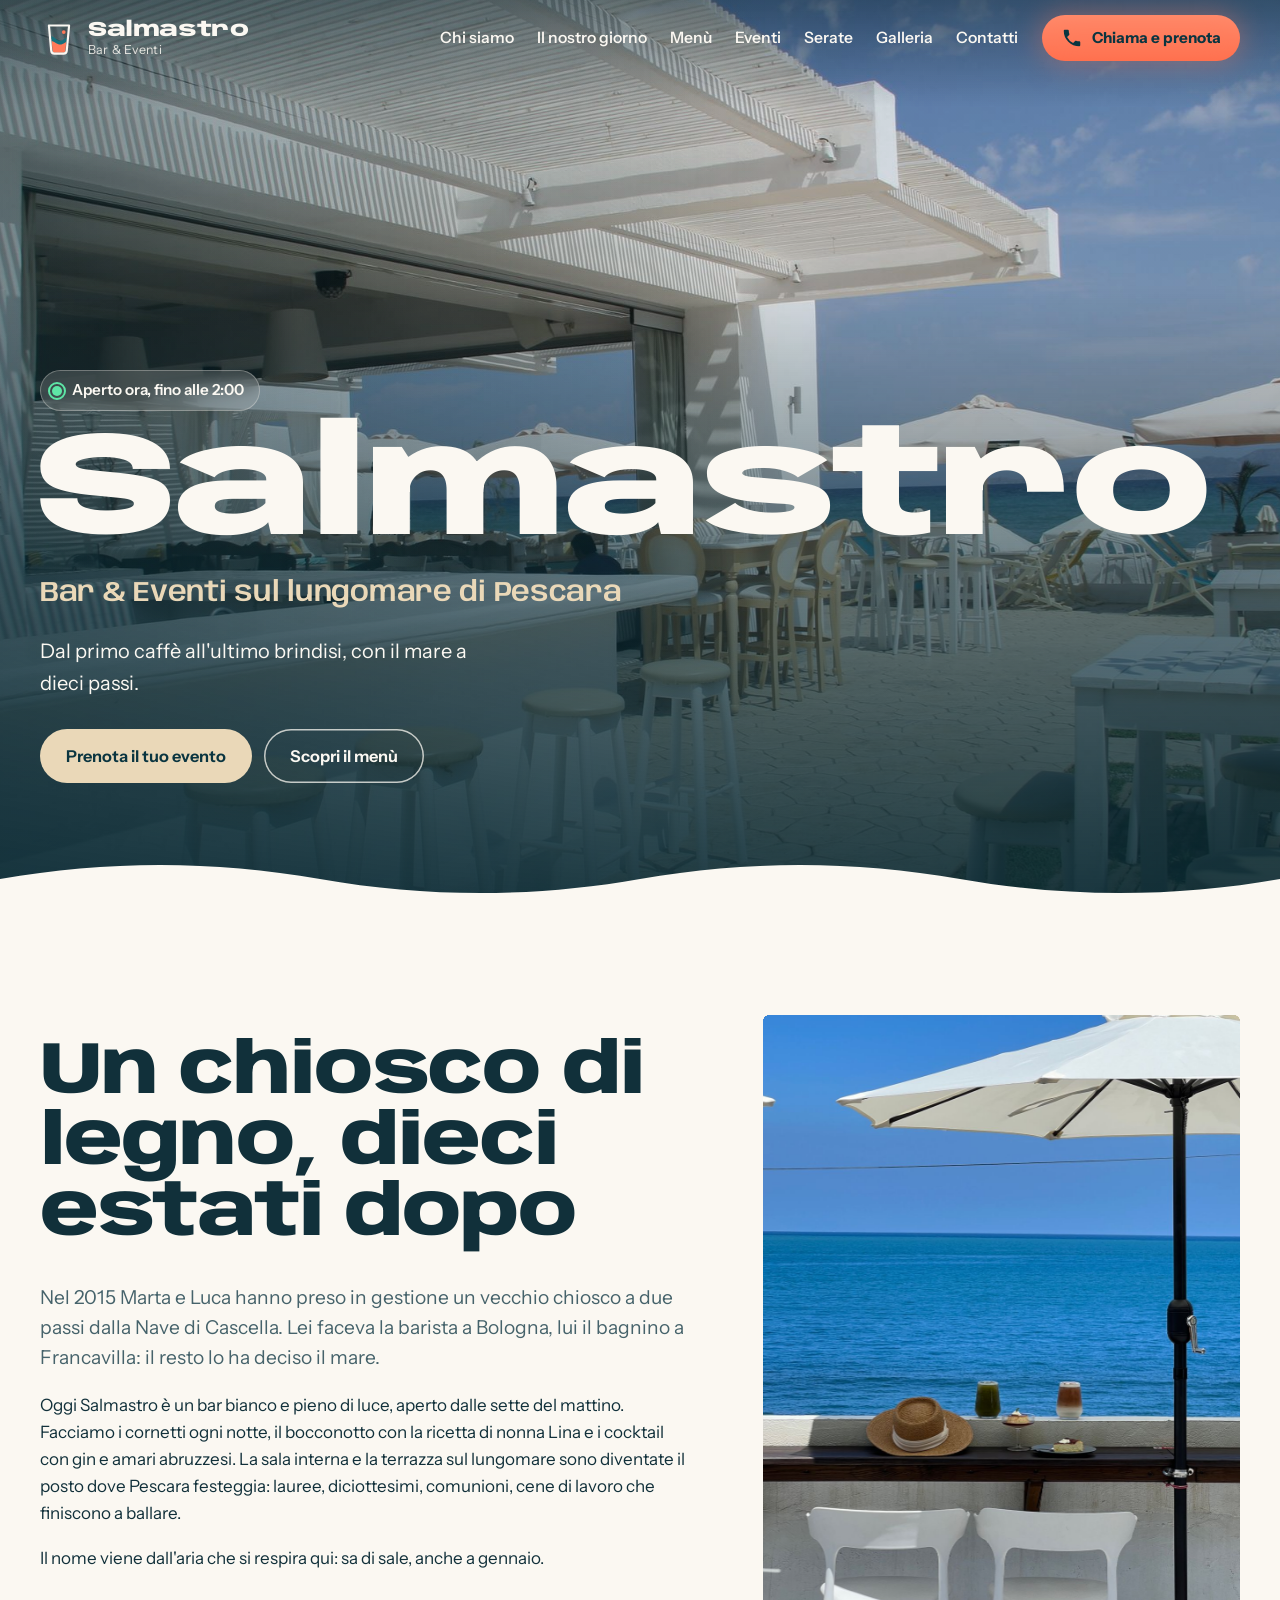
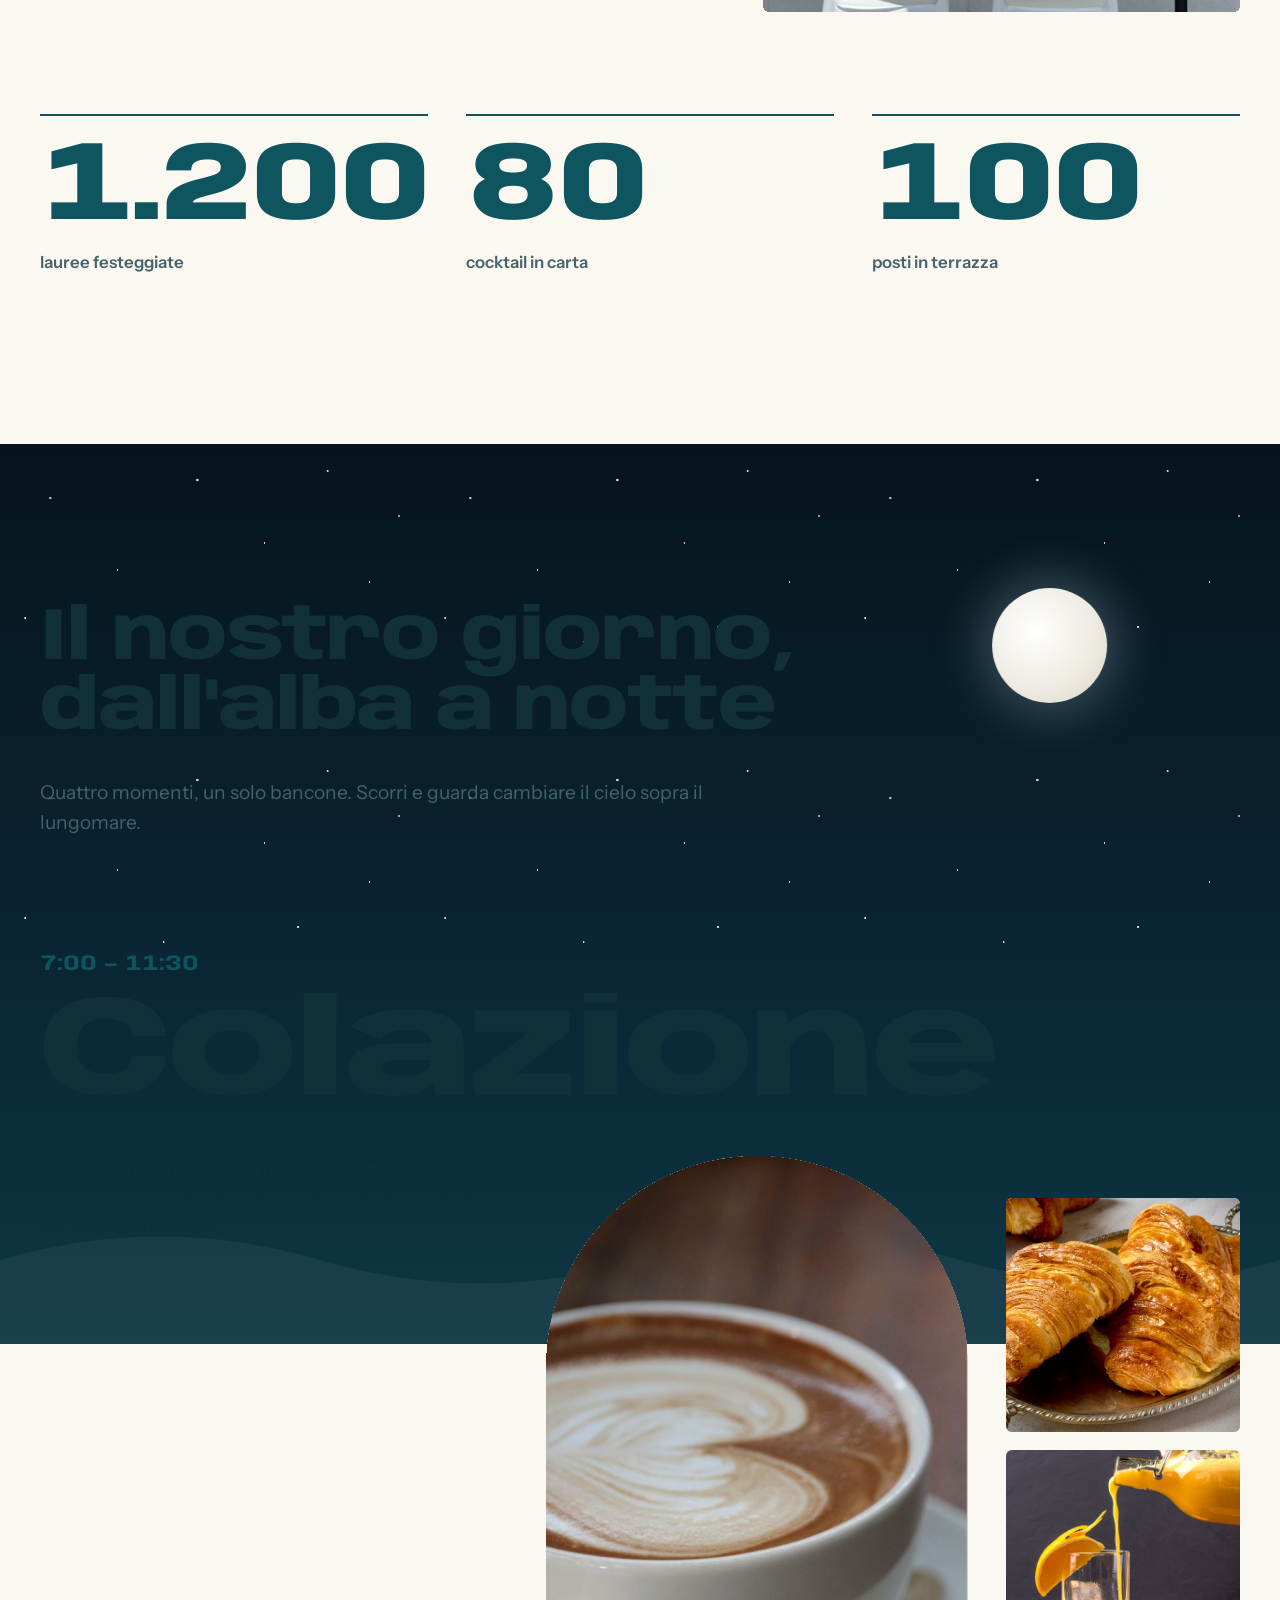
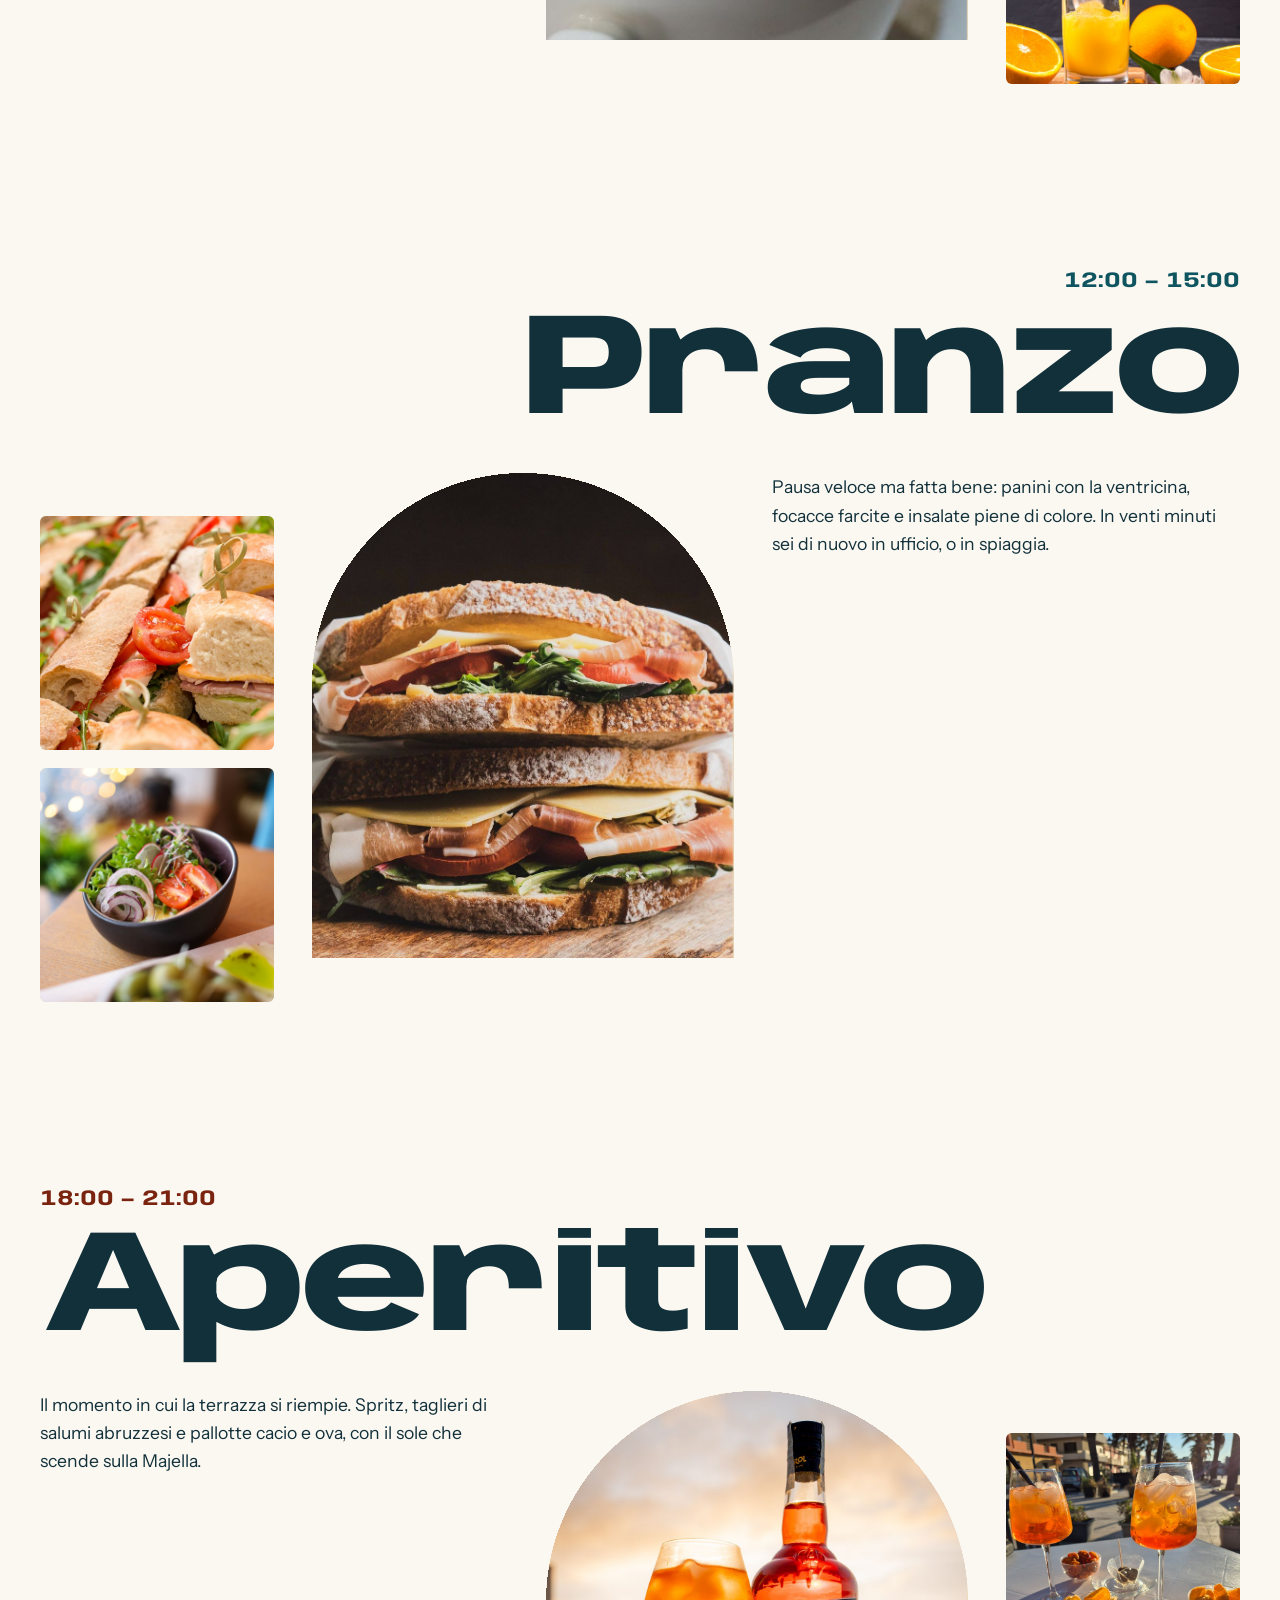
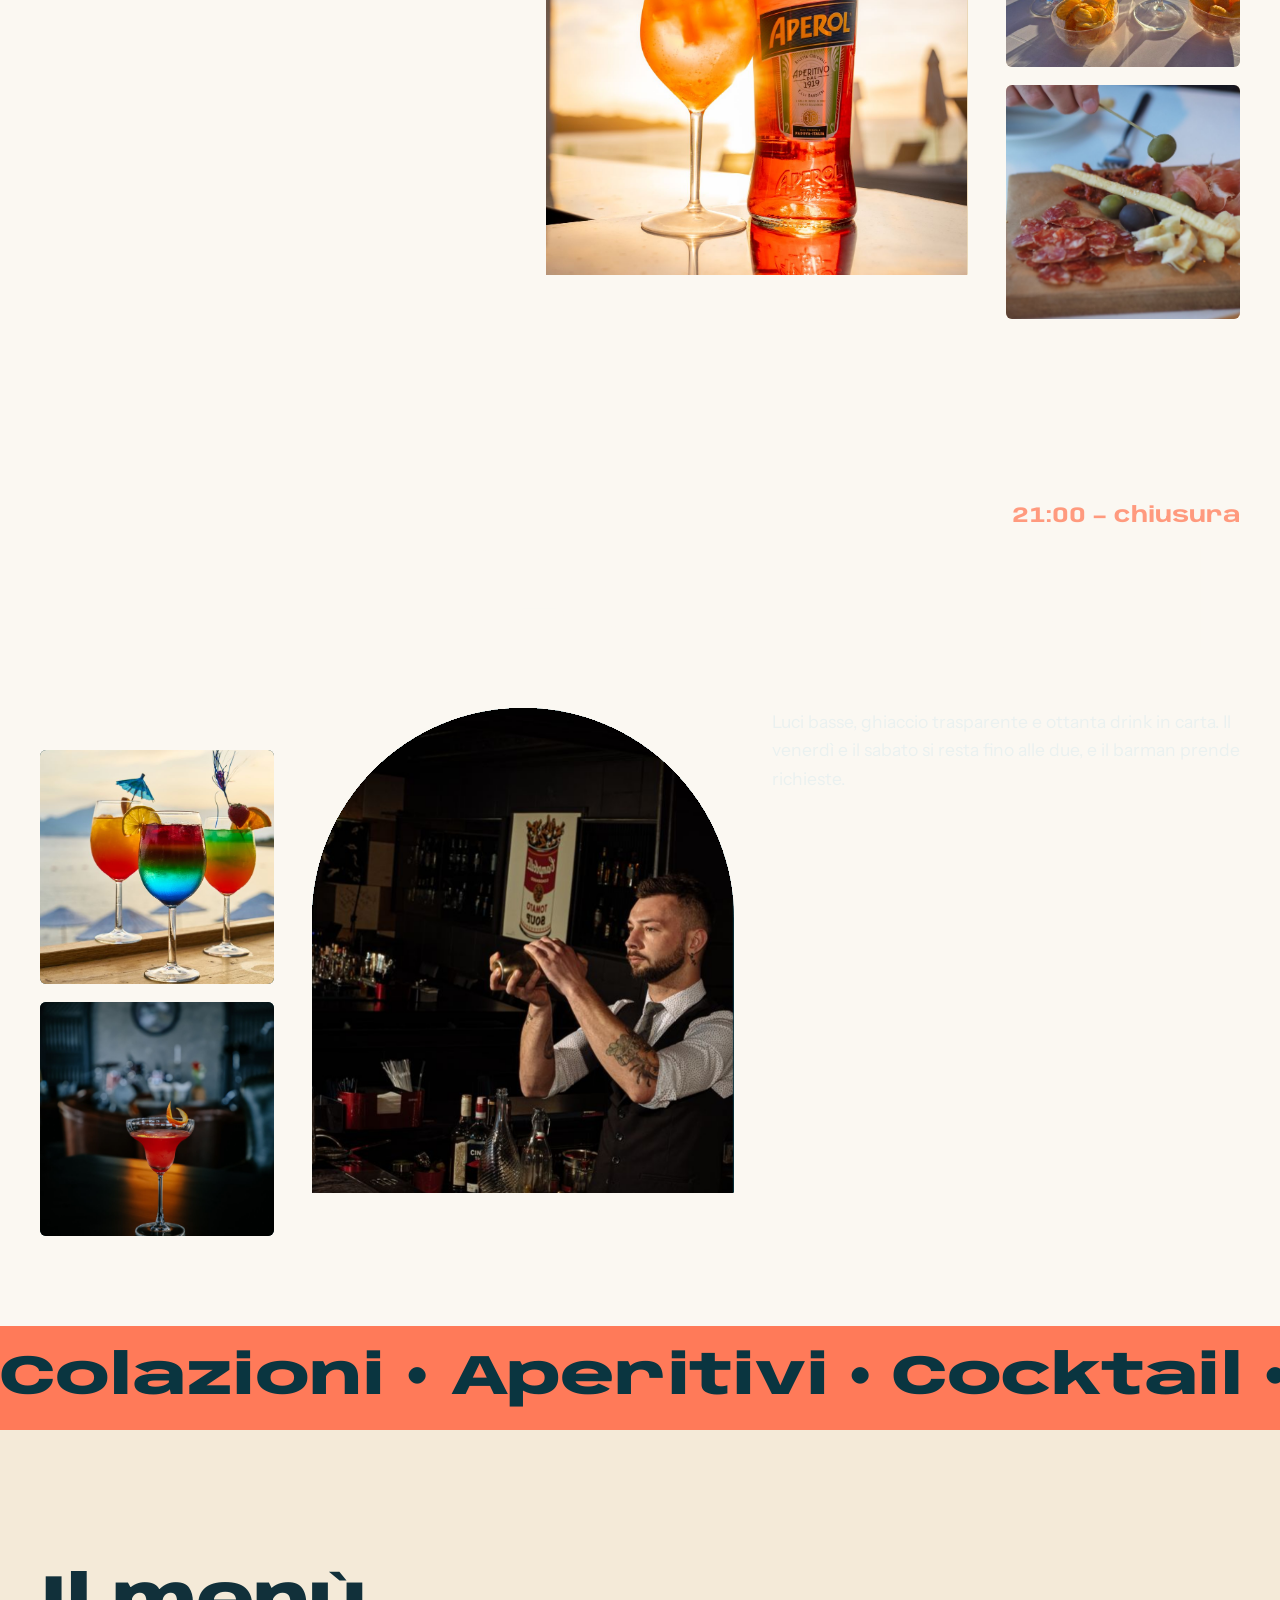
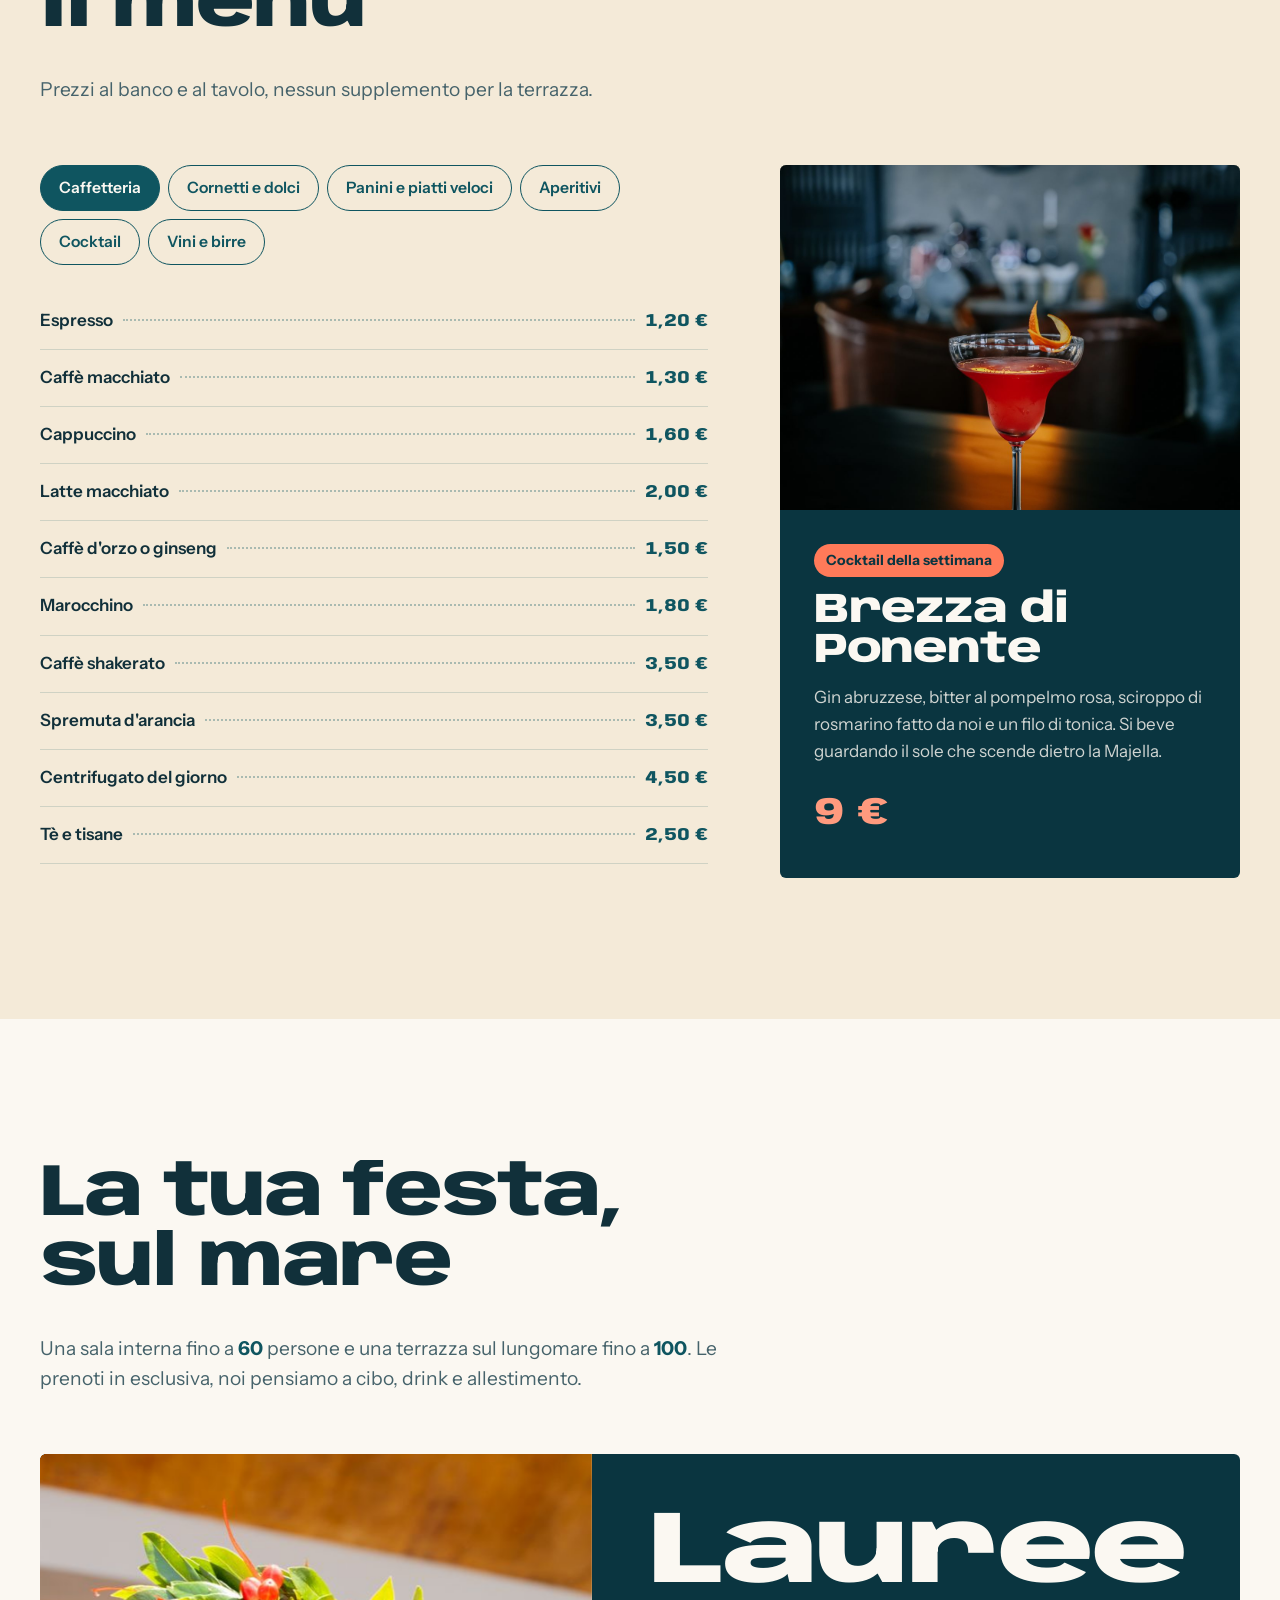
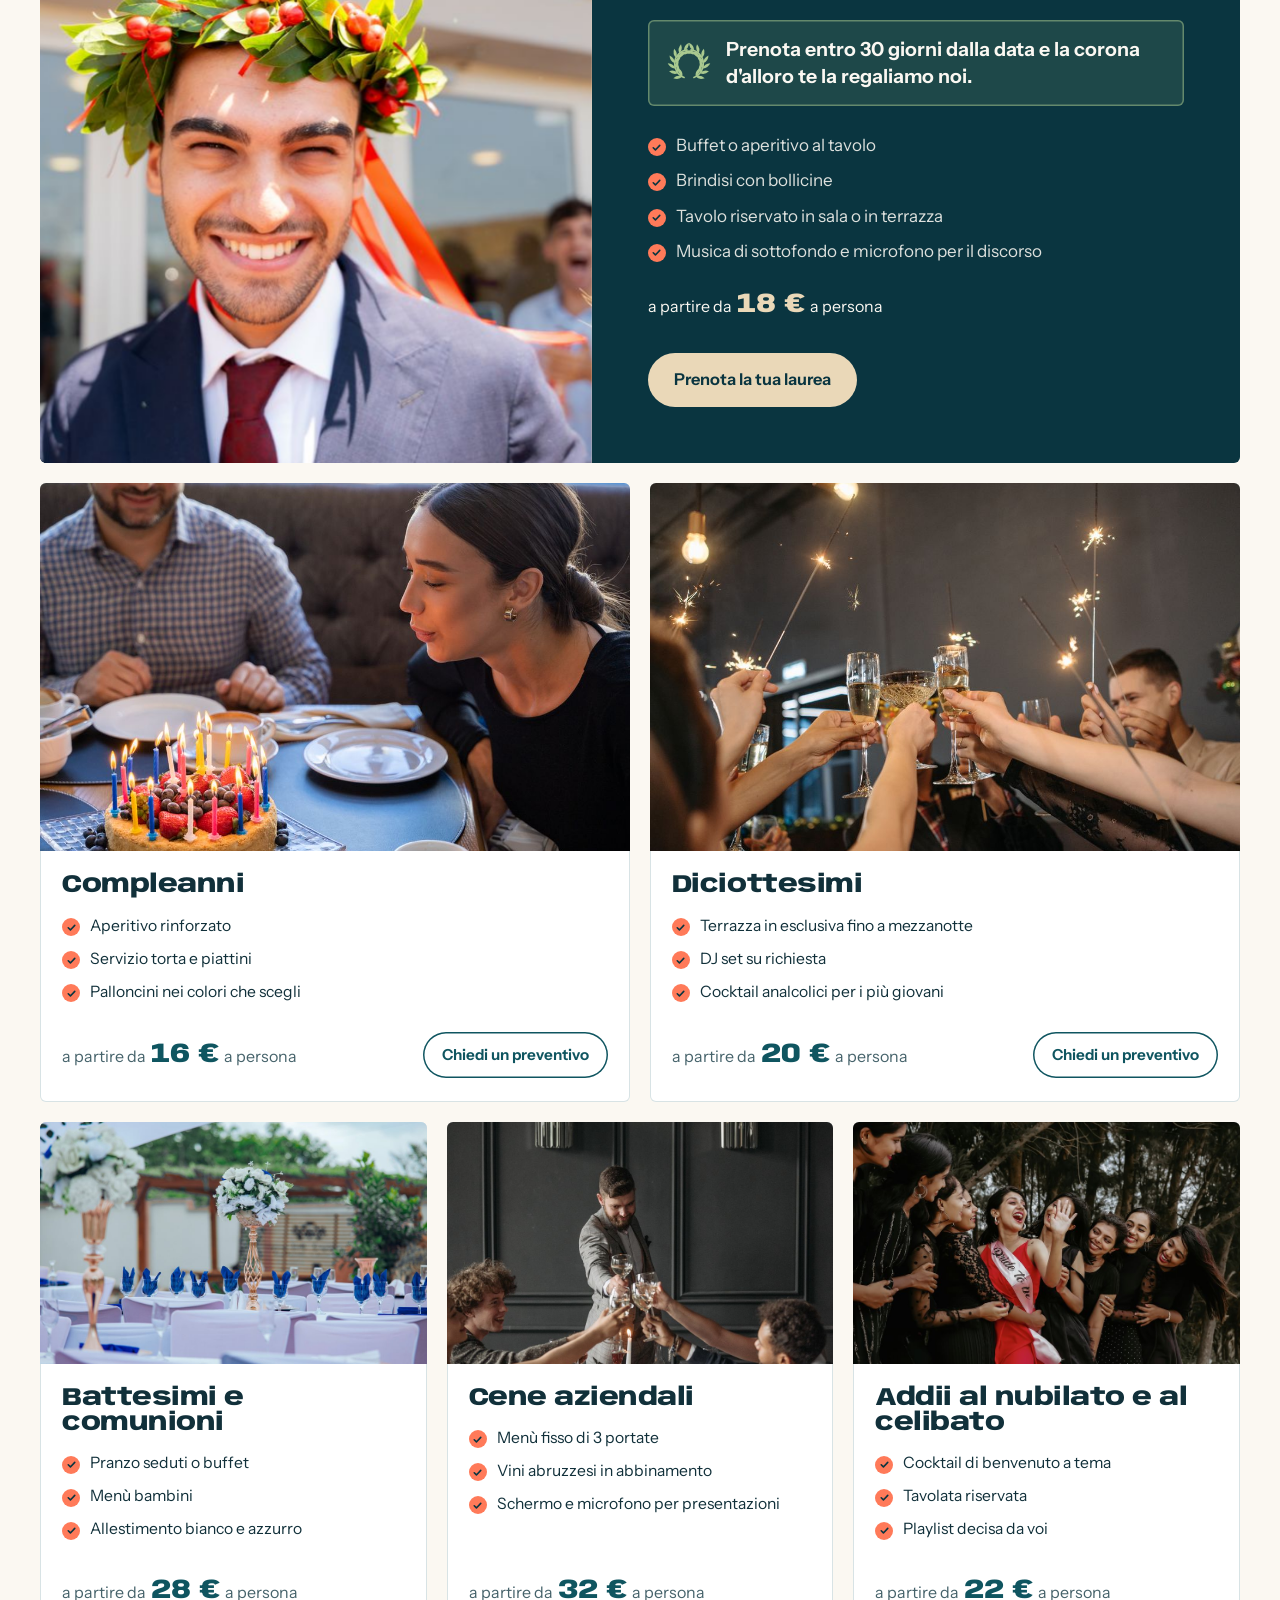
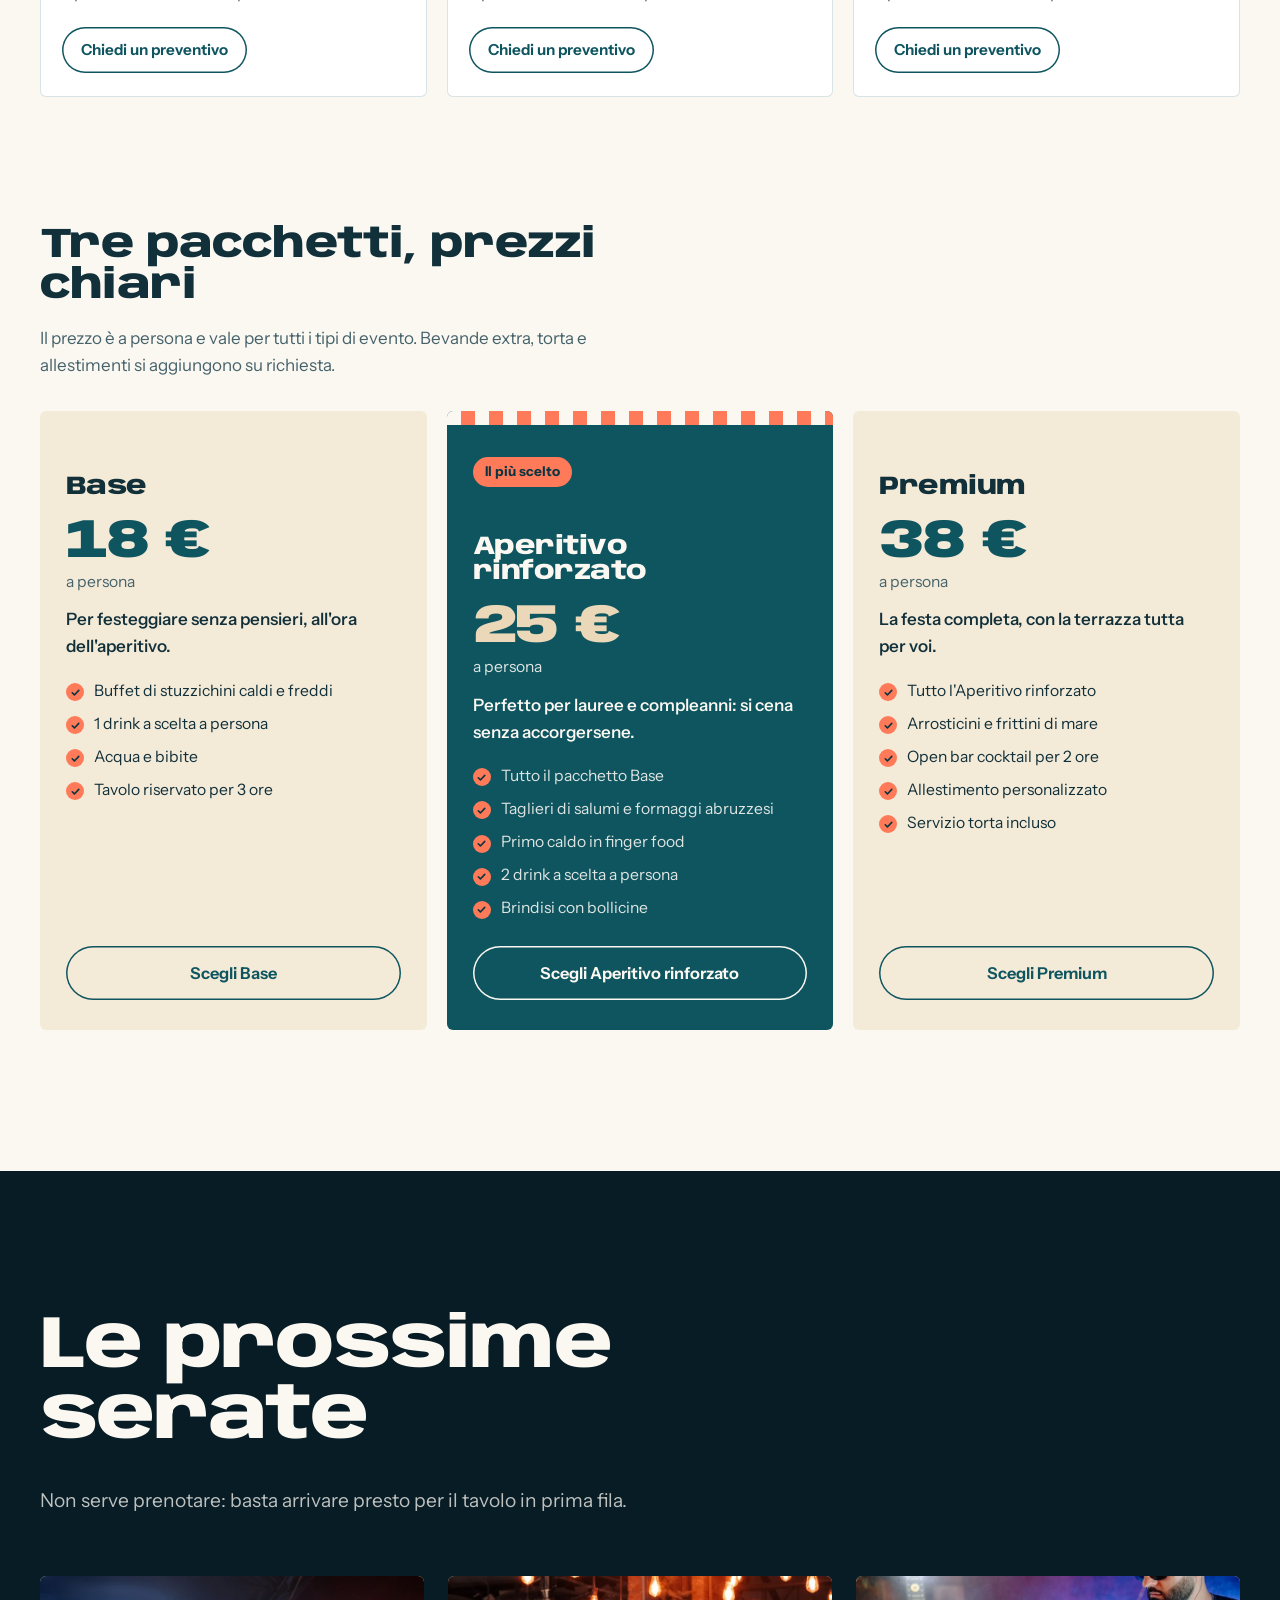
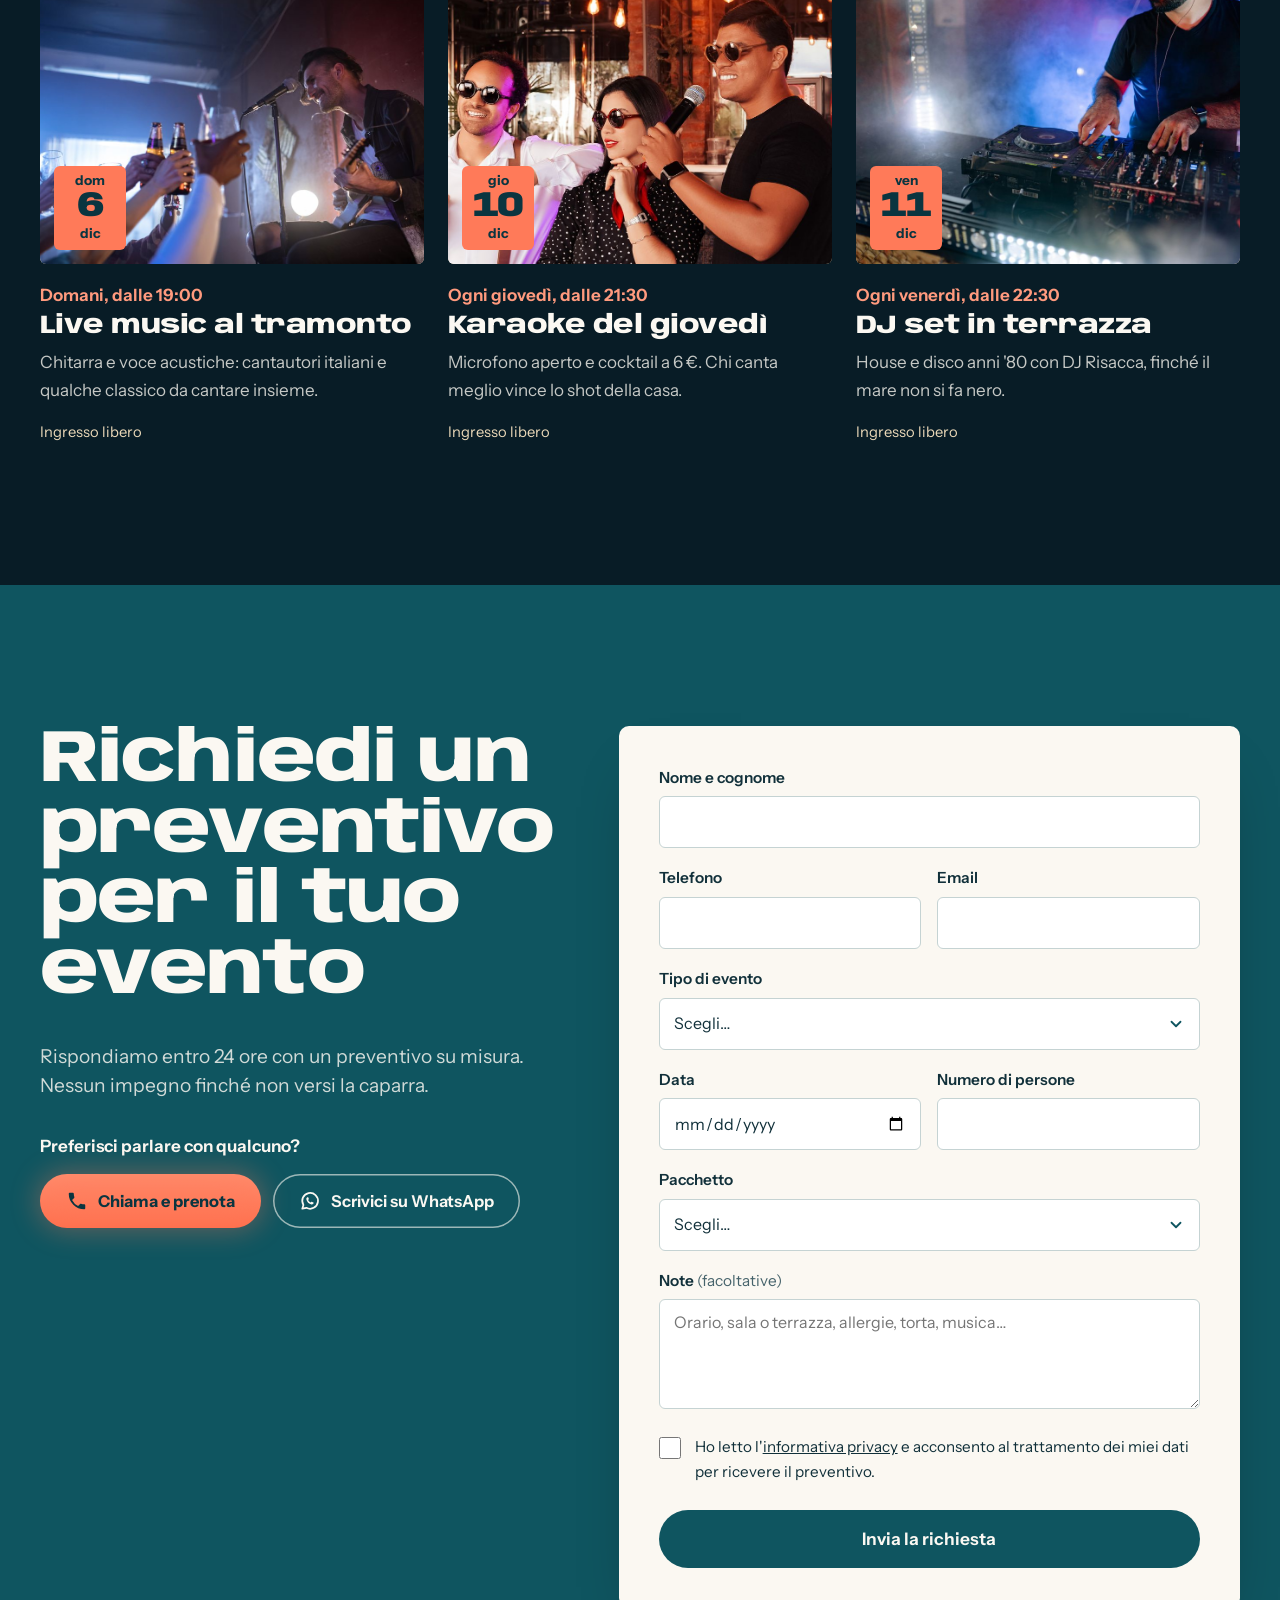
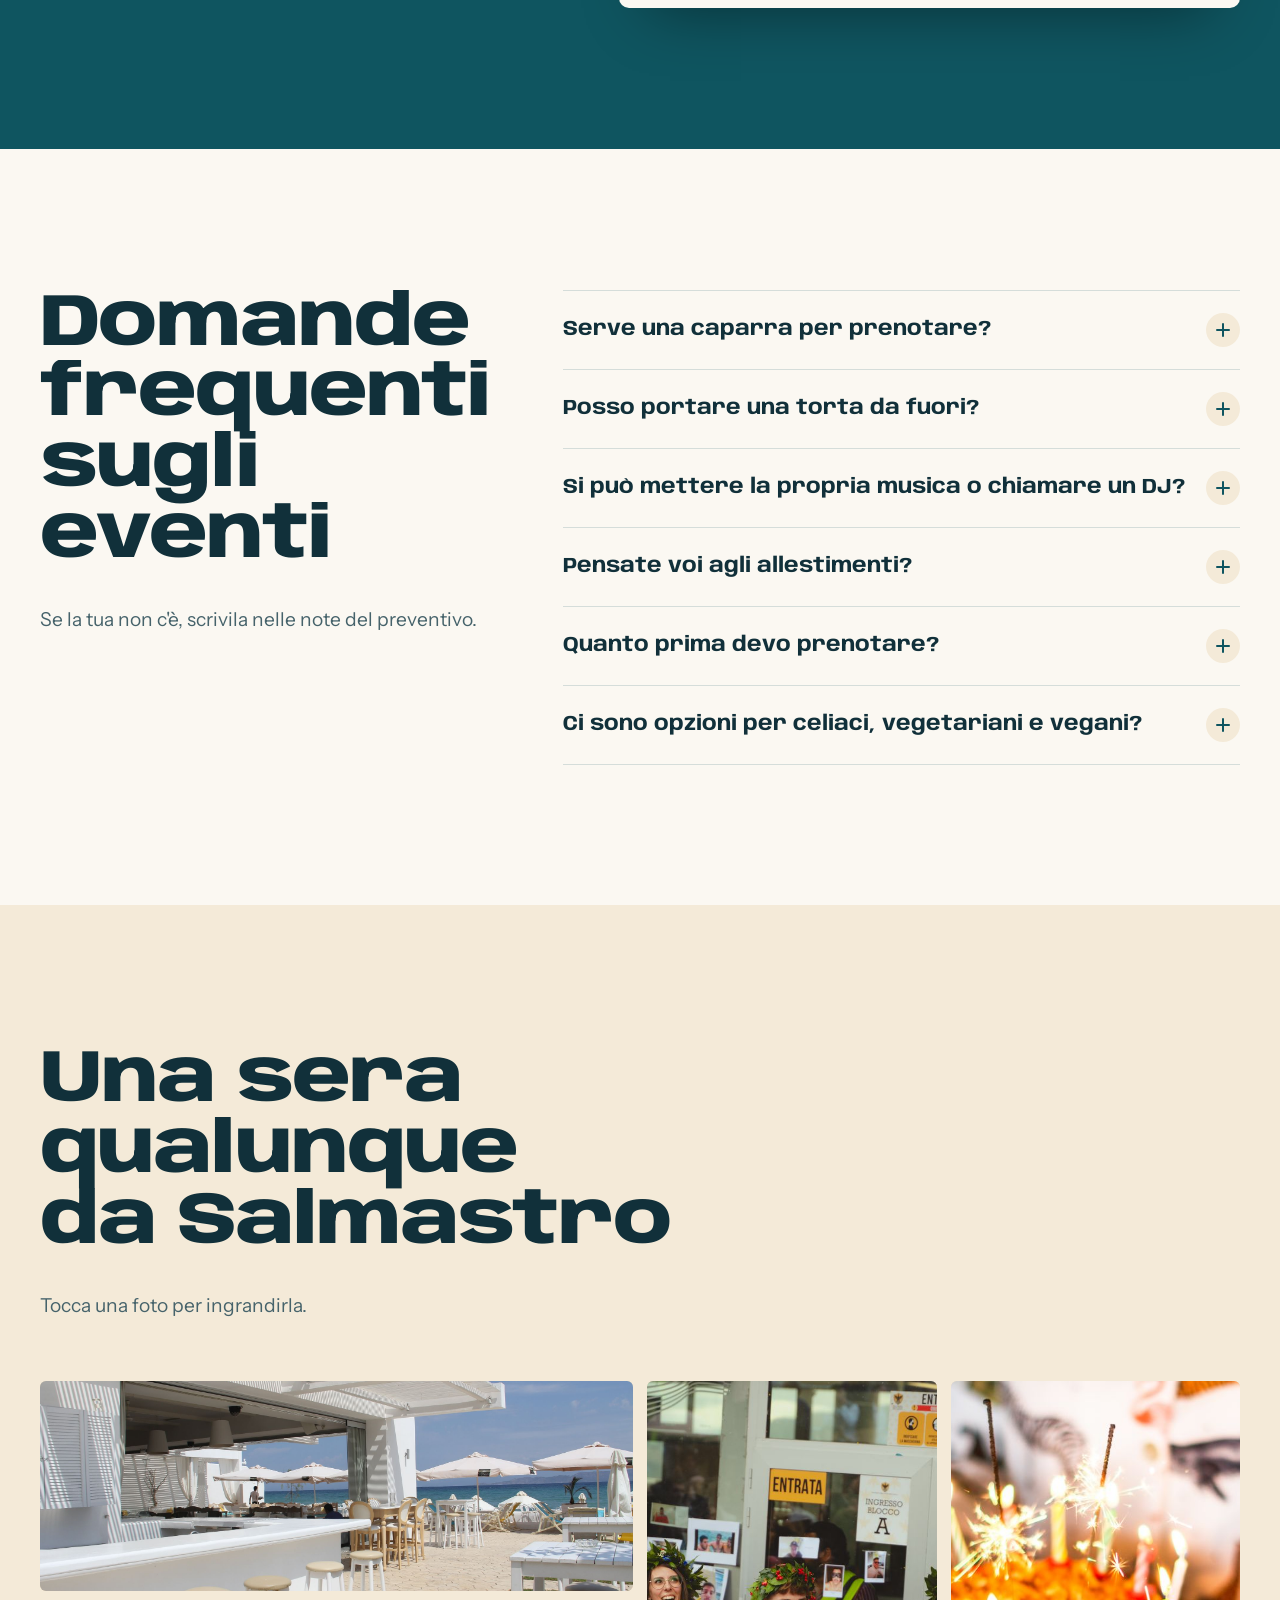
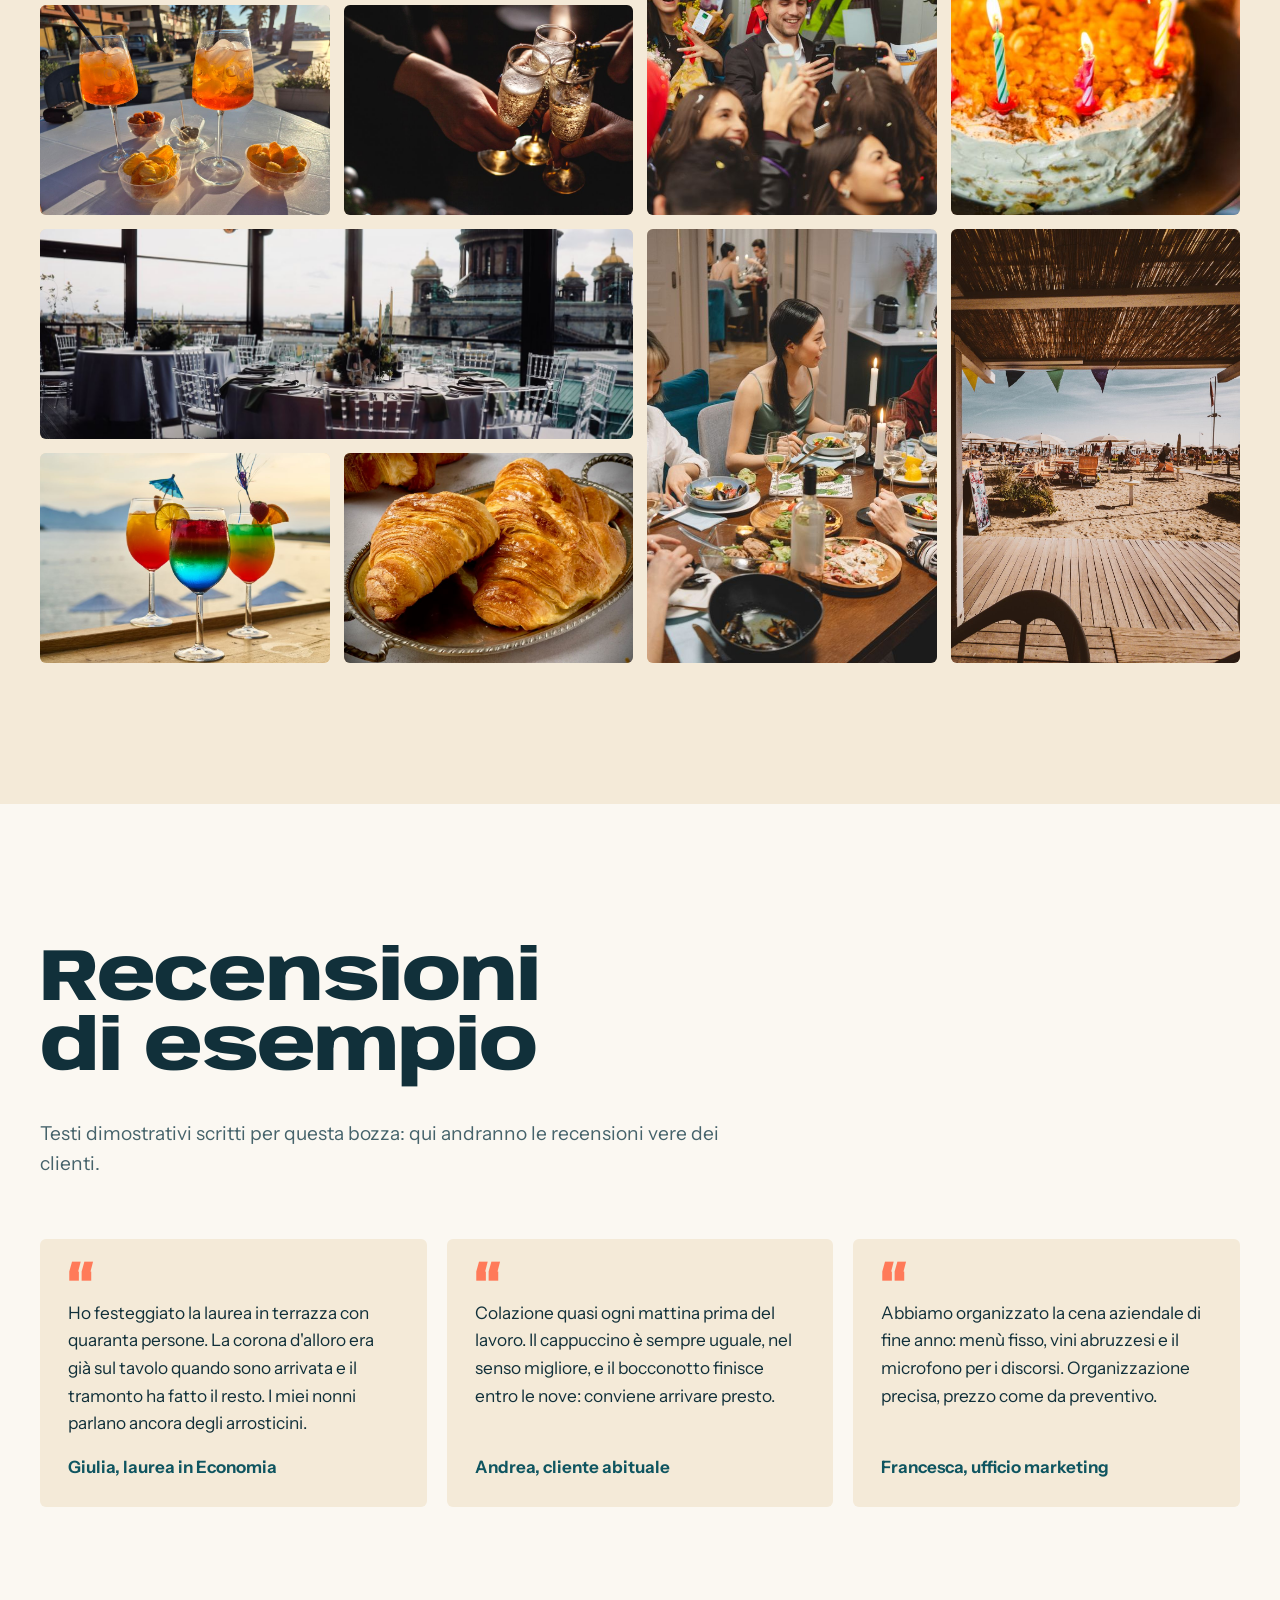
==== commit 522ed243: "Telefono: pagina più corta (menù 'Vedi tutto', caroselli, spazi ridotti); nuova foto in galleria Co-" ====
--- a/index.html
+++ b/index.html
@@ -425,7 +425,7 @@
     </div>
     <ul class="gal" id="gal" data-stagger>
       <li class="gal__item gal__item--wide"><button type="button" class="gal__btn"><img src="assets/img/hero.jpg" alt="Il bancone bianco e la spiaggia sotto il pergolato" loading="lazy" decoding="async"></button></li>
-      <li class="gal__item gal__item--tall"><button type="button" class="gal__btn"><img src="assets/img/laurea-festa.jpg" alt="Festa di laurea con la corona d'alloro e gli applausi" loading="lazy" decoding="async"></button></li>
+      <li class="gal__item gal__item--tall"><button type="button" class="gal__btn"><img src="assets/img/laurea-amici.jpg" alt="Neolaureati con la corona d'alloro festeggiati da amici e coriandoli" loading="lazy" decoding="async"></button></li>
       <li class="gal__item gal__item--tall"><button type="button" class="gal__btn"><img src="assets/img/torta.jpg" alt="Torta di compleanno con candeline e stelline" loading="lazy" decoding="async"></button></li>
       <li class="gal__item"><button type="button" class="gal__btn"><img src="assets/img/stuzzichini.jpg" alt="Spritz e stuzzichini sulla terrazza" loading="lazy" decoding="async"></button></li>
       <li class="gal__item"><button type="button" class="gal__btn"><img src="assets/img/brindisi.jpg" alt="Brindisi con le bollicine" loading="lazy" decoding="async"></button></li>
@@ -456,7 +456,7 @@
       <h2 class="h2" id="reviews-title" data-split>Recensioni di esempio</h2>
       <p class="lead">Testi dimostrativi scritti per questa bozza: qui andranno le recensioni vere dei clienti.</p>
     </div>
-    <div class="rv-grid" data-stagger>
+    <div class="rv-grid" id="recensioni-list" data-stagger>
       <blockquote class="rv">
         <p>Ho festeggiato la laurea in terrazza con quaranta persone. La corona d'alloro era già sul tavolo quando sono arrivata e il tramonto ha fatto il resto. I miei nonni parlano ancora degli arrosticini.</p>
         <footer>Giulia, laurea in Economia</footer>
--- a/style.css
+++ b/style.css
@@ -530,6 +530,9 @@
 .mi__note { display: block; font-weight: 400; font-size: .92rem; color: var(--ink-soft); }
 .mi__dots { flex: 1; min-width: 16px; border-bottom: 2px dotted rgba(15, 85, 96, .32); transform: translateY(-5px); }
 .mi__price { font-family: var(--f-display); font-weight: 750; font-stretch: 110%; font-size: 1.1rem; color: var(--petrolio); white-space: nowrap; font-variant-numeric: tabular-nums; }
+.mi-more { display: grid; grid-template-rows: 1fr; }
+.mi-more > div { overflow: hidden; min-height: 0; }
+.mi-toggle { display: none; }
 .menu__note { margin-top: 20px; font-size: .92rem; color: var(--ink-soft); }
 
 .cotw { background: var(--abisso); color: var(--bianco); border-radius: var(--radius); overflow: hidden; --curtain-c: var(--corallo); }
@@ -729,7 +732,7 @@
 .gal__item--tall { grid-row: span 2; }
 @media (min-width: 760px) { .gal { grid-template-columns: repeat(4, 1fr); grid-auto-rows: 210px; gap: 14px; } }
 .gal__btn { position: relative; display: block; width: 100%; height: 100%; padding: 0; border: 0; border-radius: var(--radius); overflow: hidden; background: var(--sabbia); cursor: zoom-in; }
-.gal__btn img { width: 100%; height: 100%; object-fit: cover; transition: transform .8s var(--ease); }
+.gal__btn img { width: 100%; height: 100%; object-fit: cover; object-position: 45% 50%; transition: transform .8s var(--ease); }
 .gal__btn:hover img { transform: scale(1.06); }
 
 .lightbox {
@@ -900,3 +903,64 @@
   .phase__text { grid-column: 1 / -1; }
   .phase__side { grid-template-columns: 1fr; }
 }
+
+/* --- Telefono: pagina più corta (computer e tablet invariati) ----------- */
+@media (max-width: 759px) {
+  .section { padding-block: 64px; }
+  .about { padding-top: 48px; }
+  .section__head { margin-bottom: 28px; }
+  .h2 { margin-bottom: .35em; }
+  .stats { margin-top: 40px; }
+  .stat { padding: 14px 0 6px; }
+  .stat__num { font-size: 3rem; }
+
+  .day__intro { padding-top: 64px; }
+  .phase { min-height: 0; padding-block: 44px; }
+  .phase__grid { grid-template-columns: 1.6fr 1fr; gap: 10px; align-items: stretch; }
+  .phase__text { grid-column: 1 / -1; margin-bottom: 8px; }
+  .phase__main { aspect-ratio: 3 / 4; }
+  .phase__side { grid-template-columns: 1fr; grid-template-rows: 1fr 1fr; gap: 10px; }
+  .phase__side .photo { aspect-ratio: auto; height: 100%; }
+  .photo--tall { aspect-ratio: 4 / 3; }
+
+  /* menù: "Vedi tutto" */
+  .mi-more { grid-template-rows: 0fr; transition: grid-template-rows .5s var(--ease); }
+  .mi-more.is-open { grid-template-rows: 1fr; }
+  .mi-more .mi { opacity: 0; transform: translateY(-8px); transition: opacity .35s, transform .45s var(--ease); }
+  .mi-more.is-open .mi { opacity: 1; transform: none; }
+  .mi-more.is-open .mi:nth-child(2) { transition-delay: .05s; }
+  .mi-more.is-open .mi:nth-child(3) { transition-delay: .1s; }
+  .mi-more.is-open .mi:nth-child(4) { transition-delay: .15s; }
+  .mi-toggle { display: inline-flex; margin-top: 18px; min-height: 48px; }
+  .menu__layout { gap: 40px; }
+
+  /* eventi e pacchetti: carosello orizzontale */
+  .ev-grid, .pk-grid, .nights__list, .rv-grid {
+    display: flex;
+    gap: 14px;
+    margin-inline: calc(-1 * var(--gutter));
+    padding: 4px var(--gutter) 6px;
+    overflow-x: auto;
+    scroll-snap-type: x mandatory;
+    scroll-padding-inline: var(--gutter);
+    overscroll-behavior-x: contain;
+    scrollbar-width: none;
+    align-items: stretch;
+  }
+  .ev-grid::-webkit-scrollbar, .pk-grid::-webkit-scrollbar, .nights__list::-webkit-scrollbar, .rv-grid::-webkit-scrollbar { display: none; }
+  .ev-grid > *, .pk-grid > *, .nights__list > *, .rv-grid > * { flex: 0 0 86%; scroll-snap-align: start; }
+  .nights .dot::before { background: rgba(251, 248, 242, .3); }
+  .nights .dot[aria-current="true"]::before { background: var(--corallo); }
+  .packages { margin-top: 64px; }
+  .packages__head { margin-bottom: 20px; }
+
+  .dots { display: flex; justify-content: center; gap: 4px; margin-top: 12px; }
+  .dot { width: 40px; height: 44px; padding: 0; border: 0; background: none; display: grid; place-items: center; }
+  .dot::before { content: ""; width: 9px; height: 9px; border-radius: 999px; background: rgba(15, 85, 96, .28); transition: width .3s var(--ease), background-color .3s; }
+  .dot[aria-current="true"]::before { width: 26px; background: var(--petrolio); }
+
+  .rv { padding: 24px 22px 20px; }
+  .contact__grid { gap: 32px; }
+  .footer { padding-top: 48px; }
+}
+@media (min-width: 760px) { .dots { display: none; } }
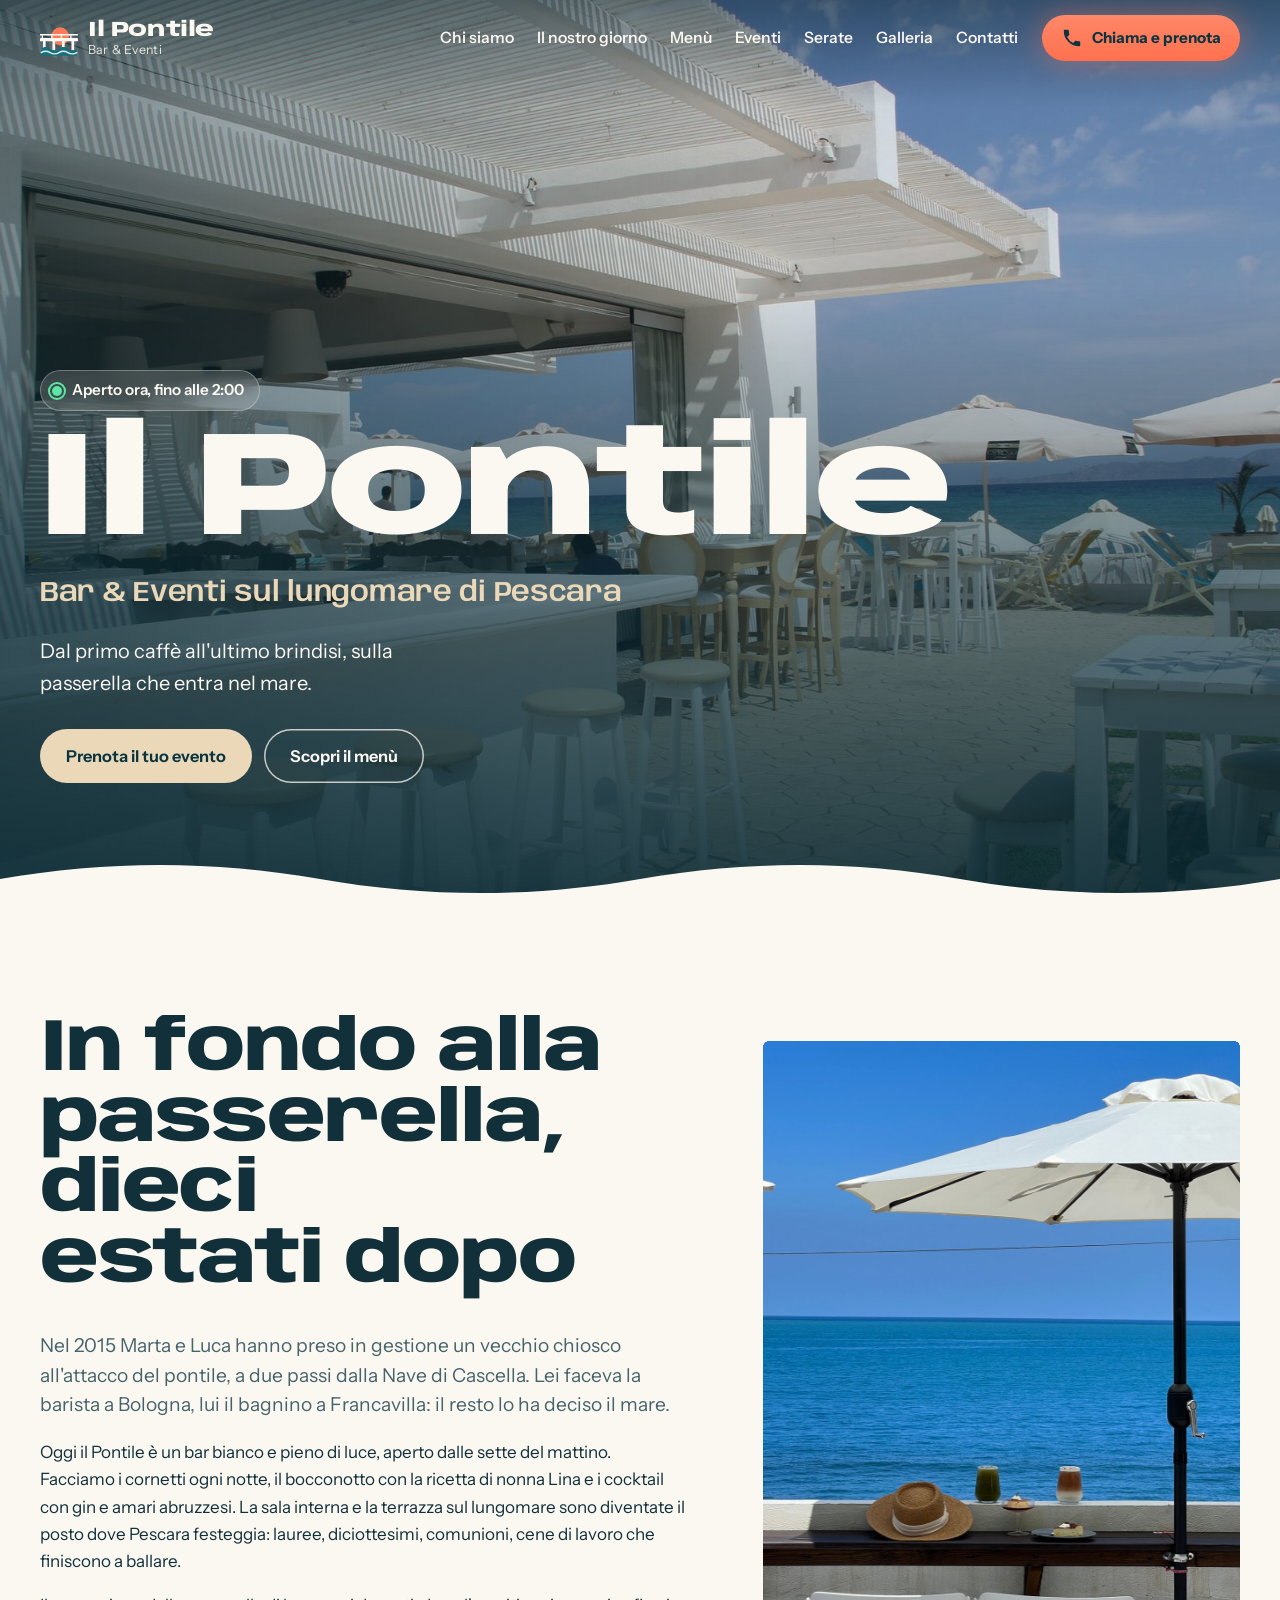
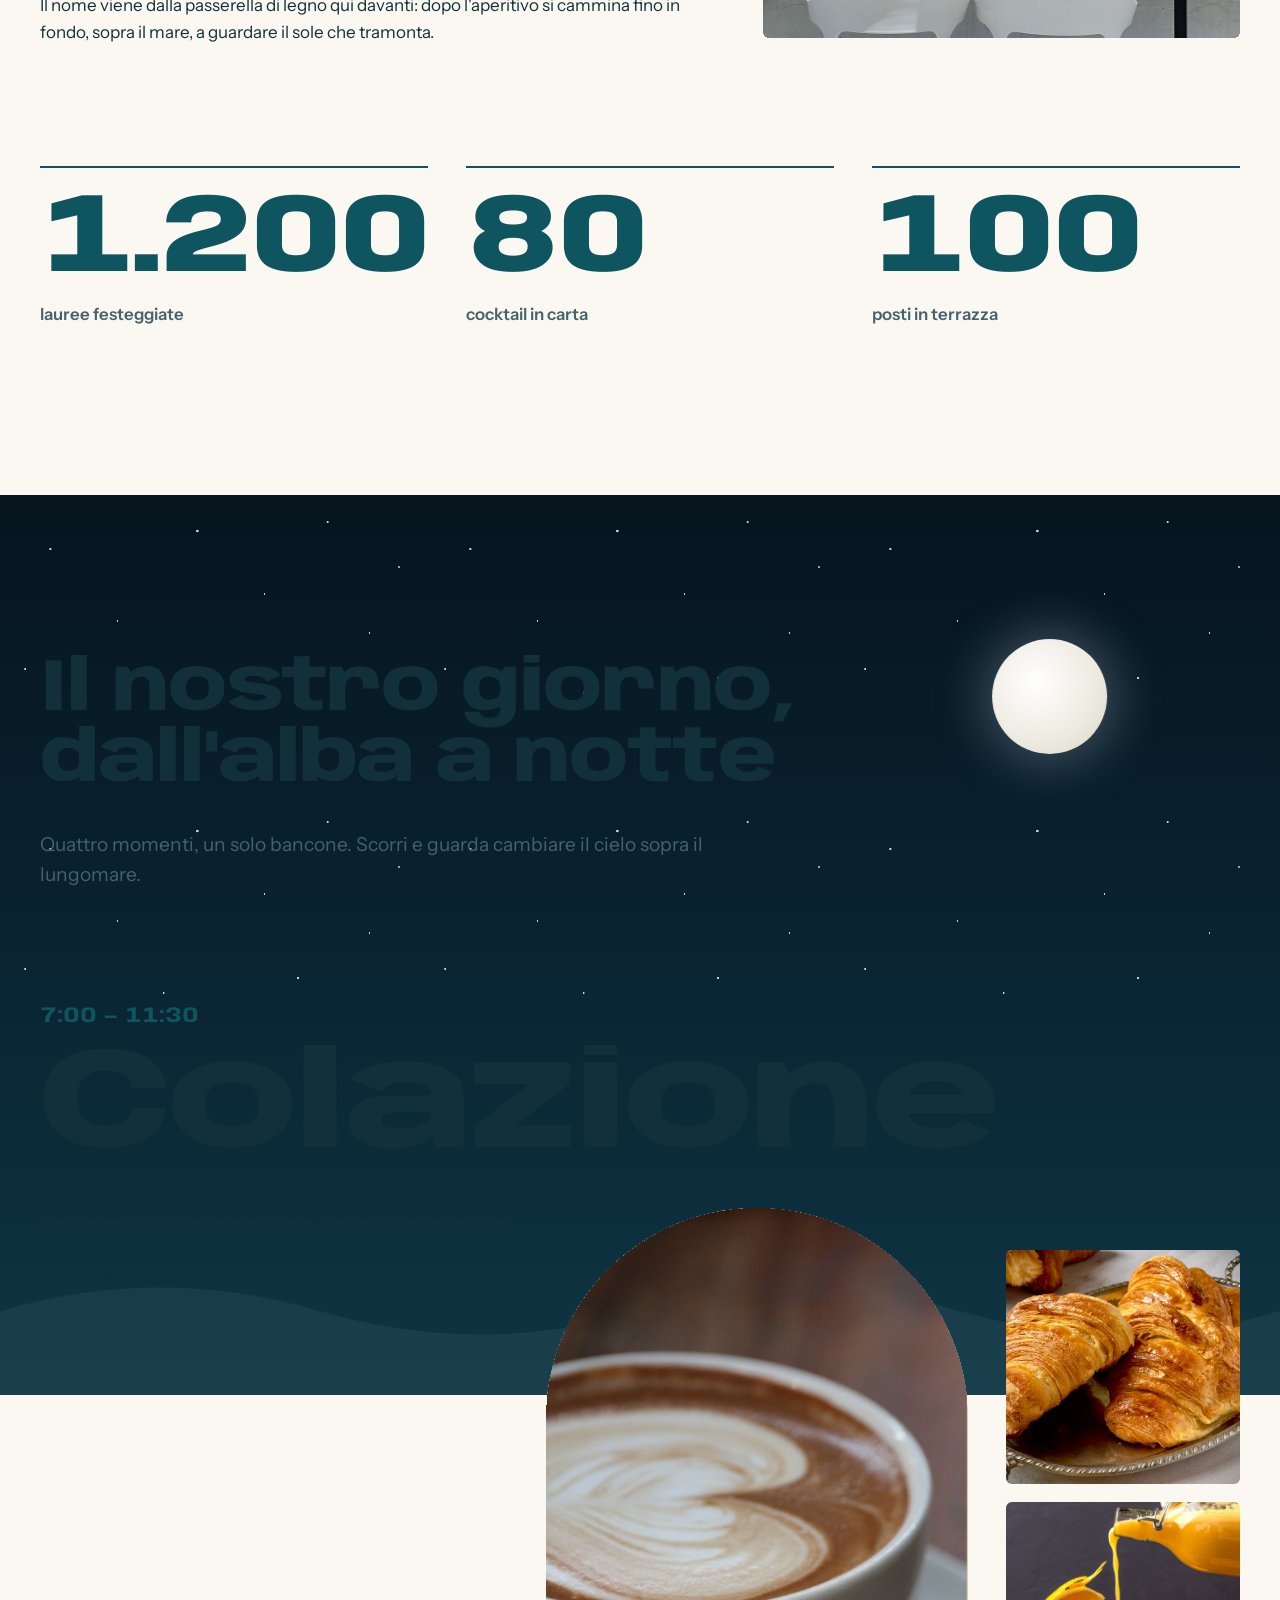
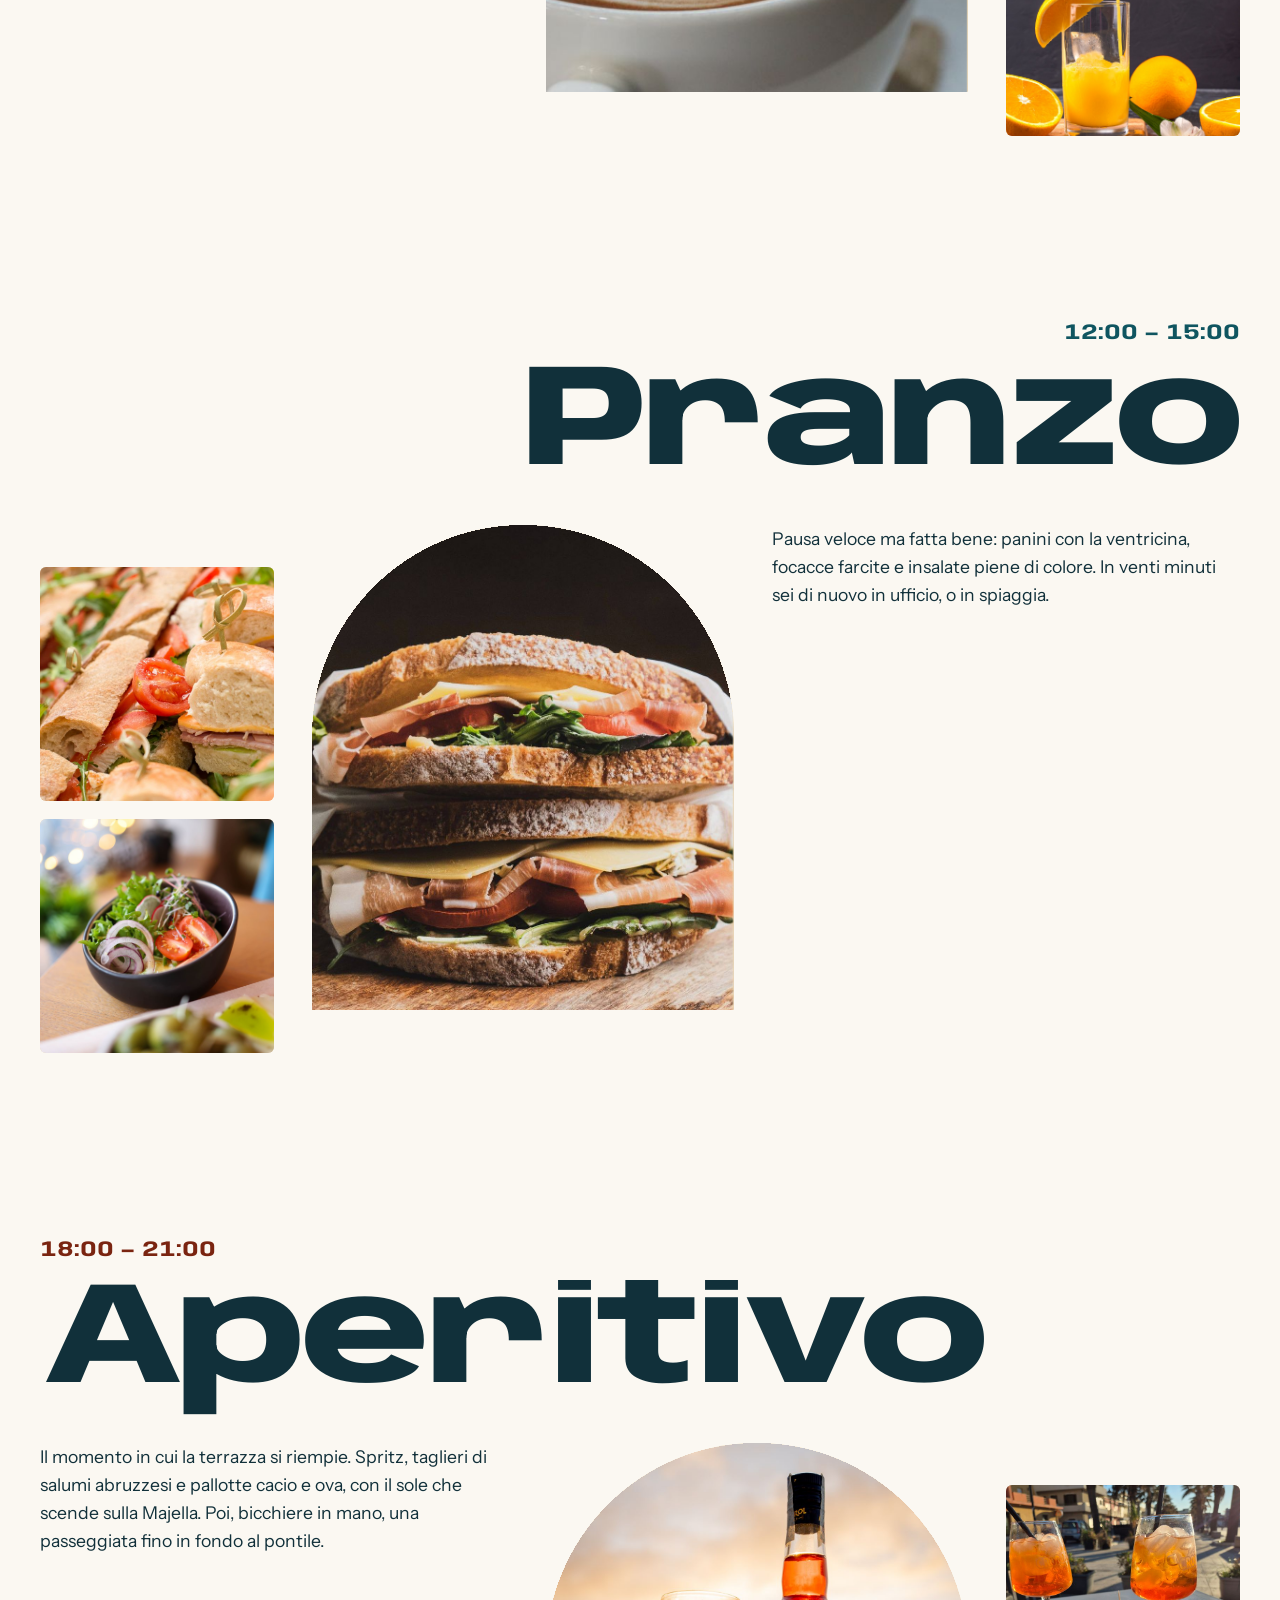
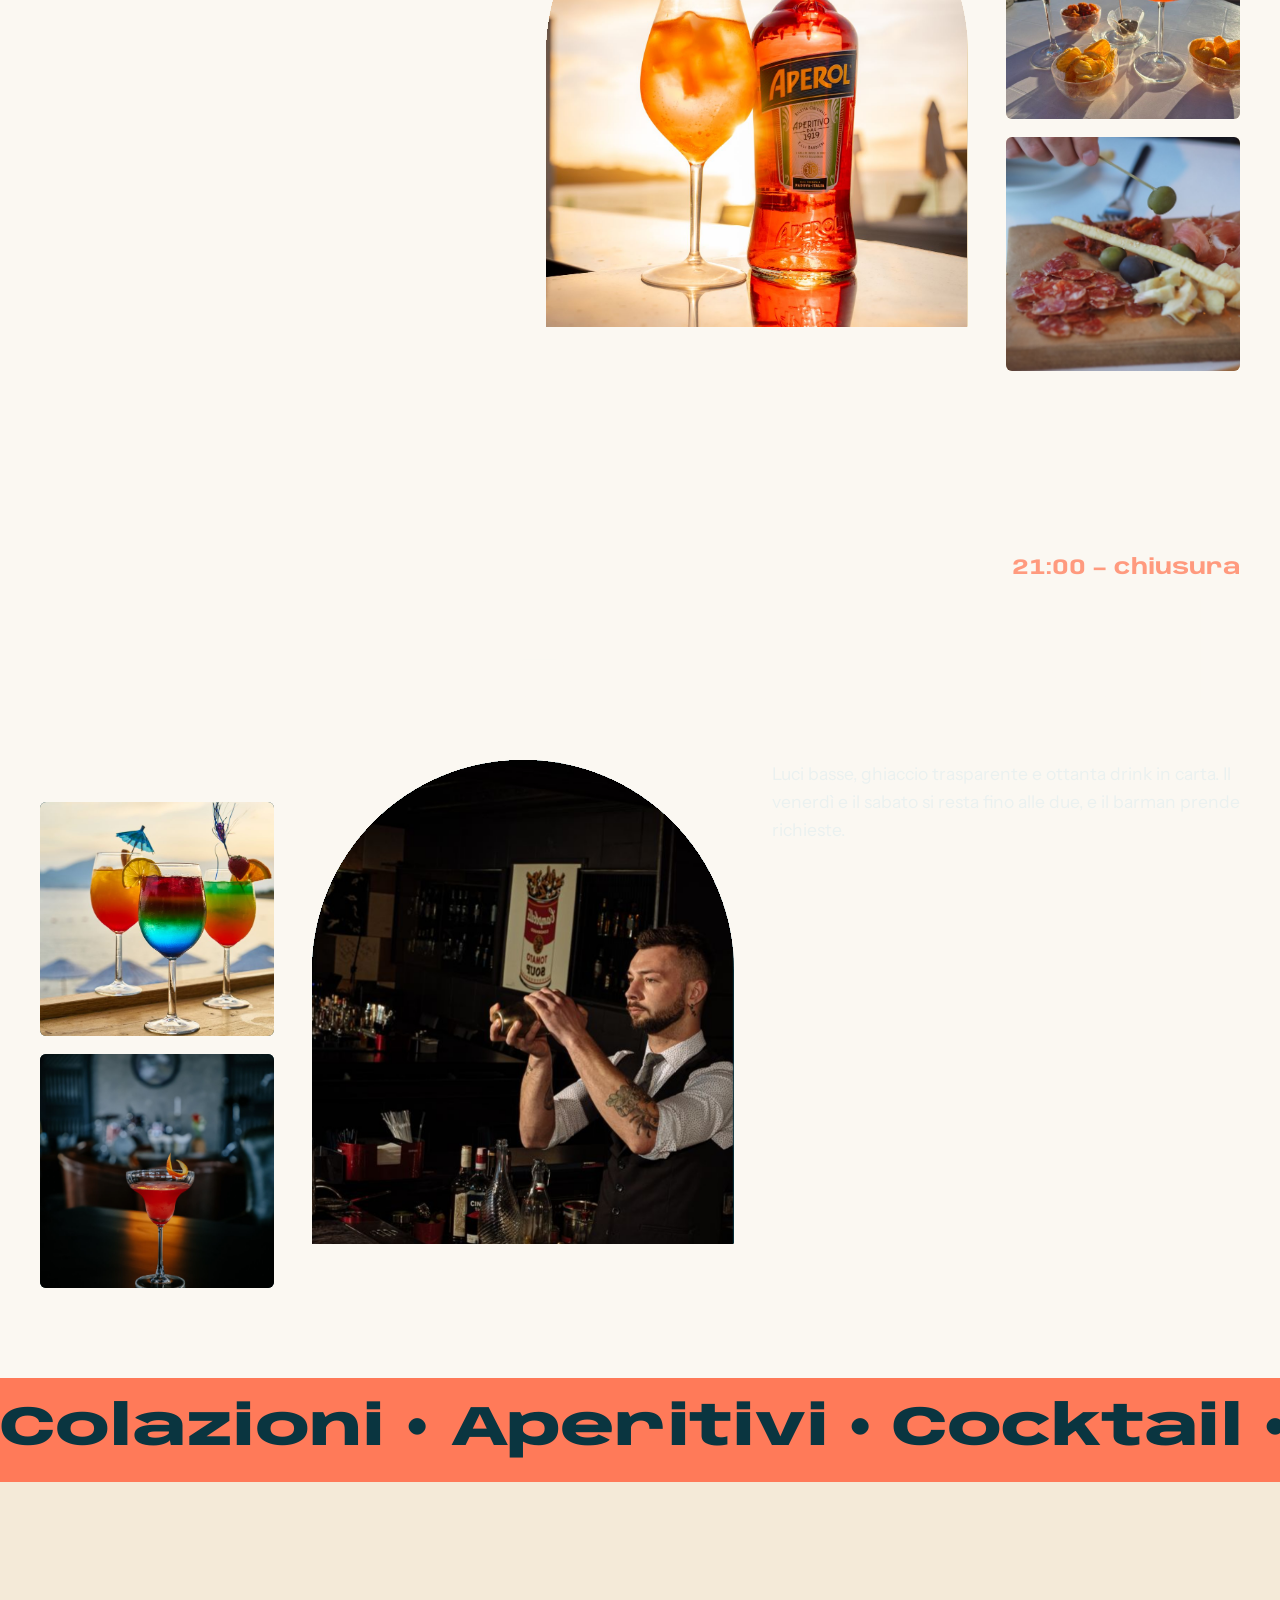
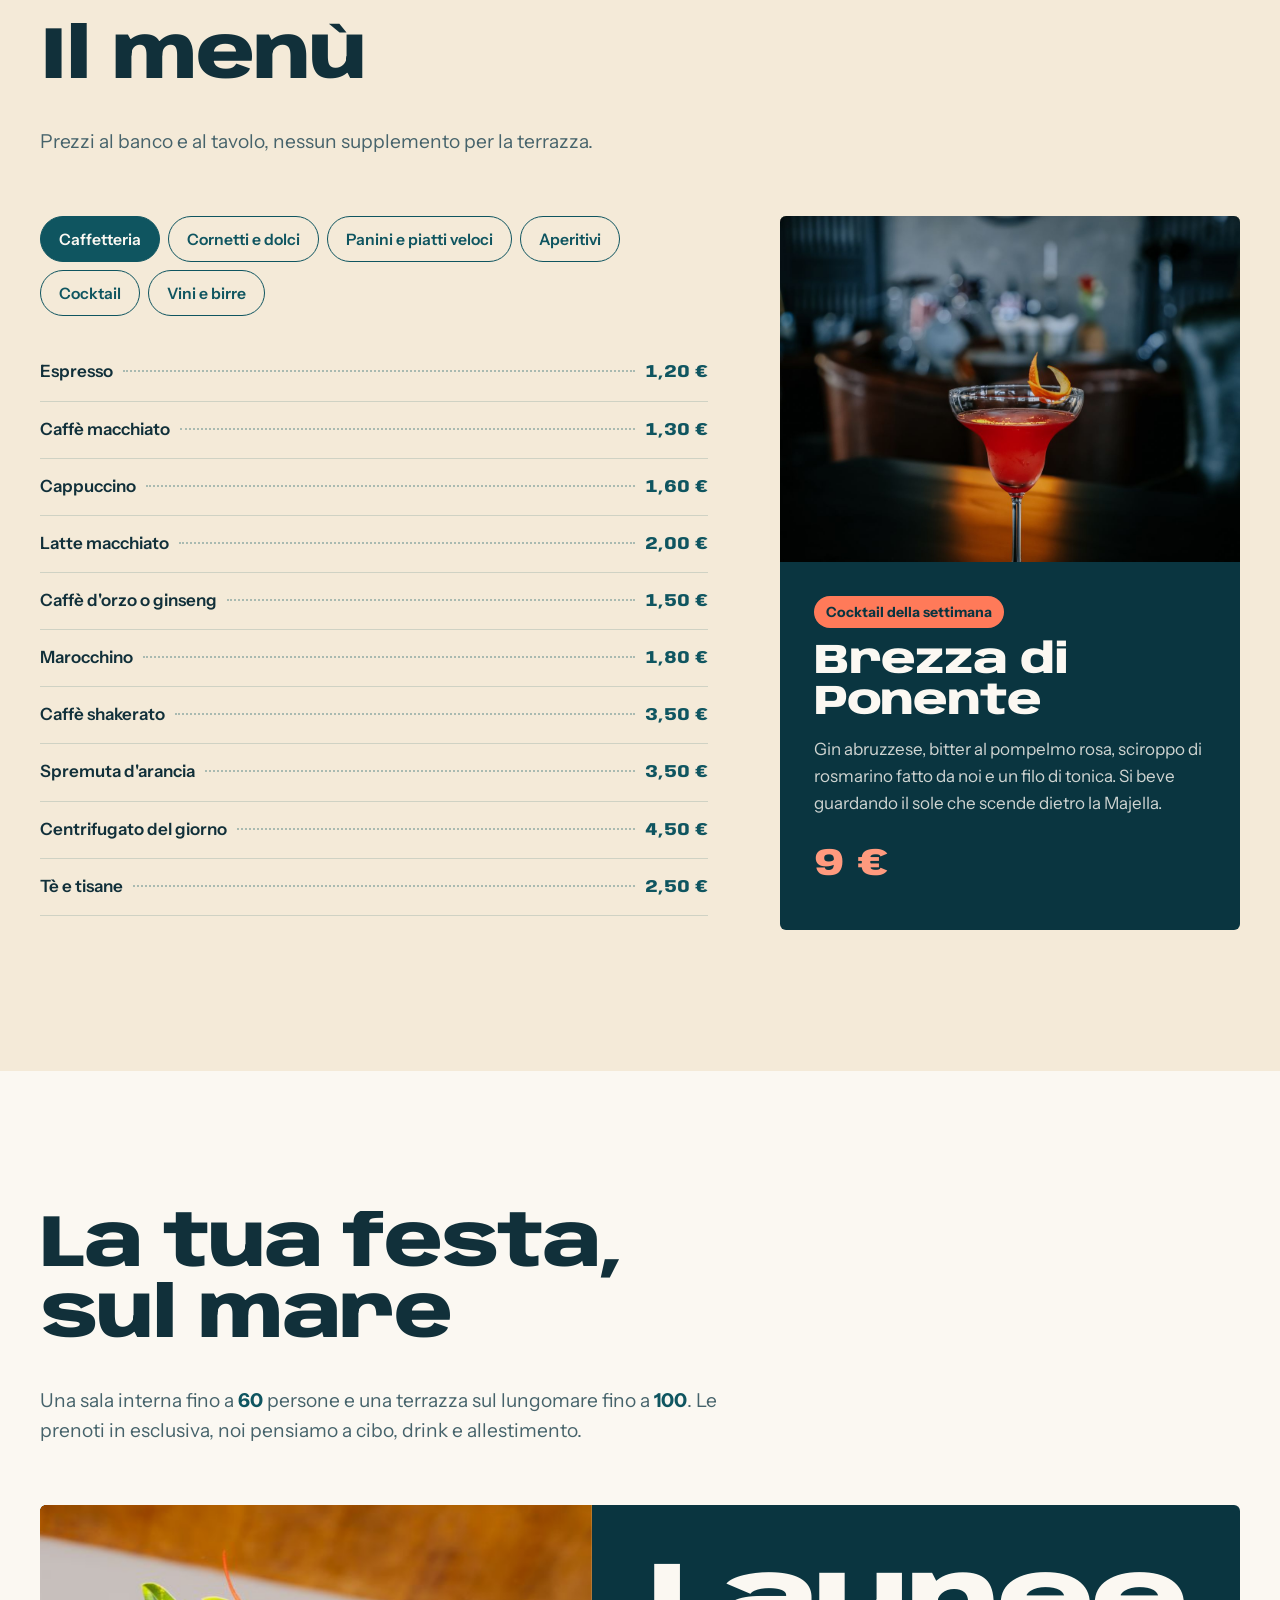
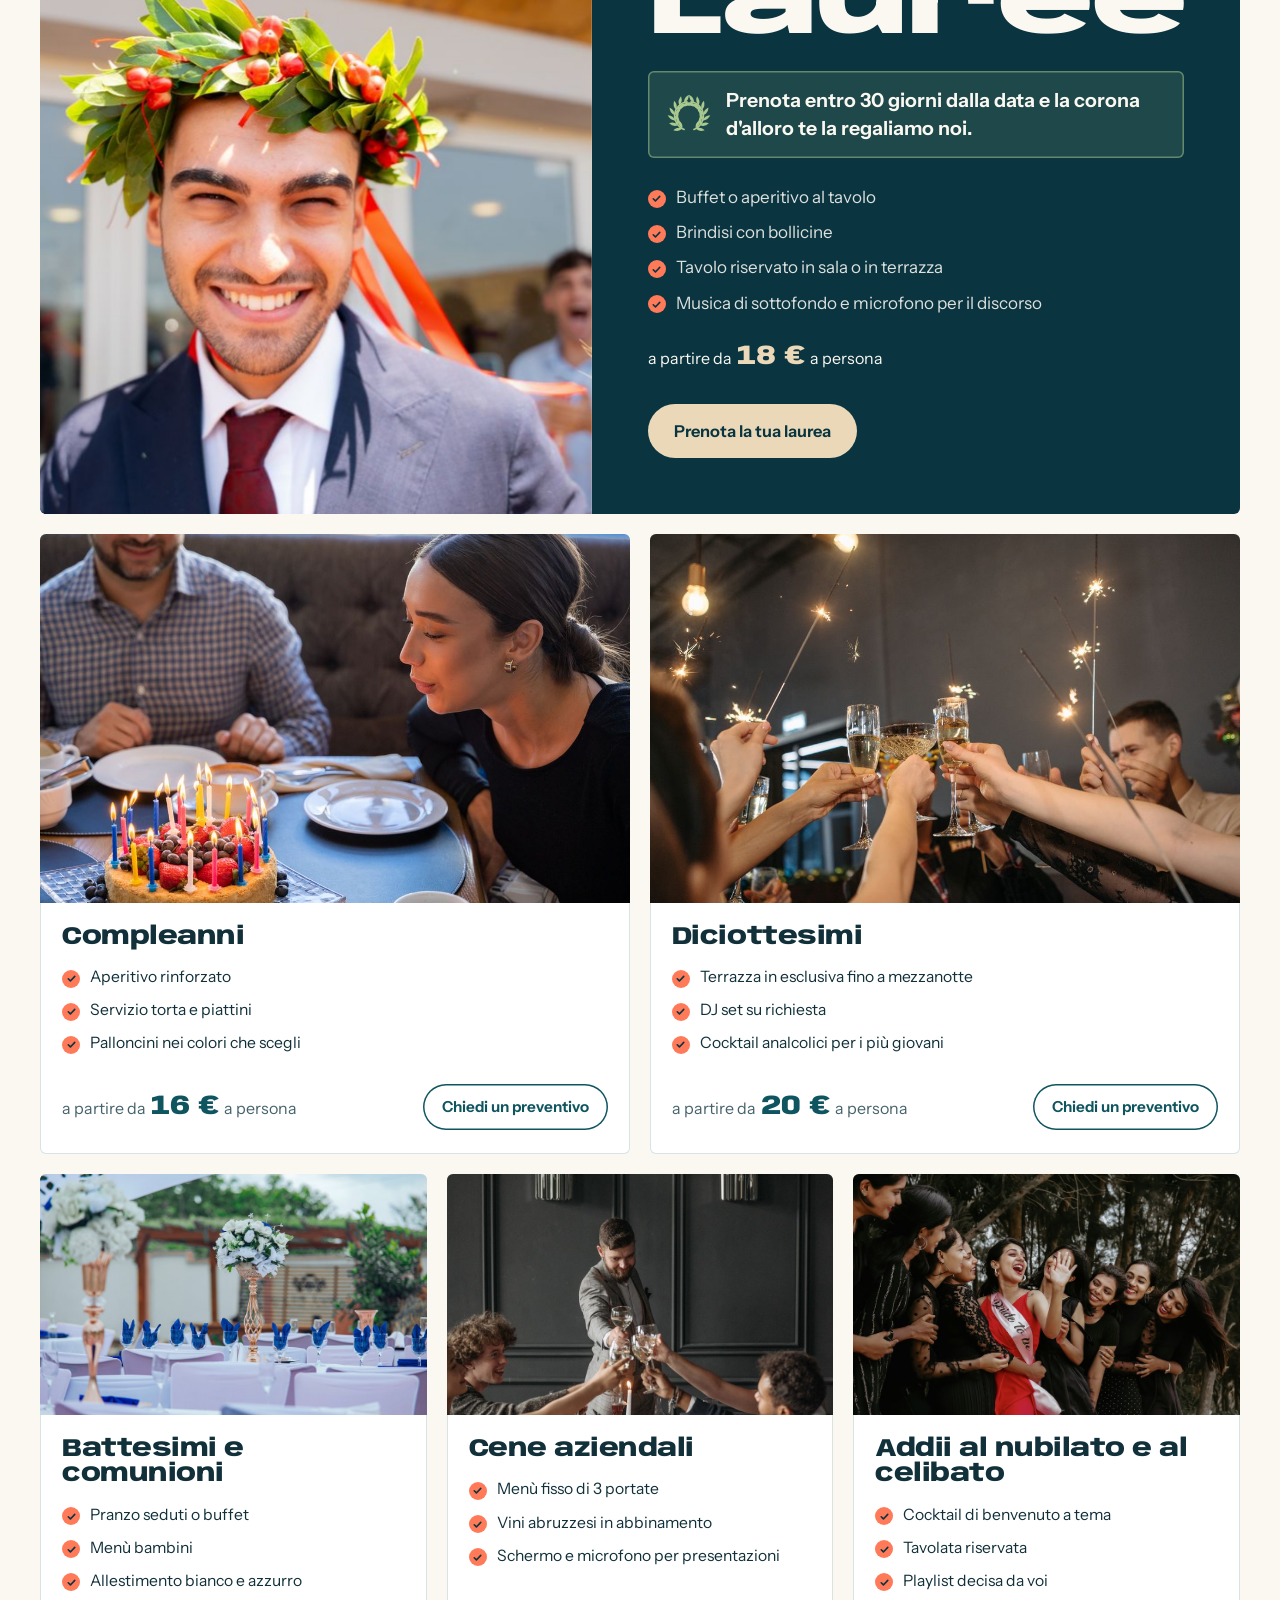
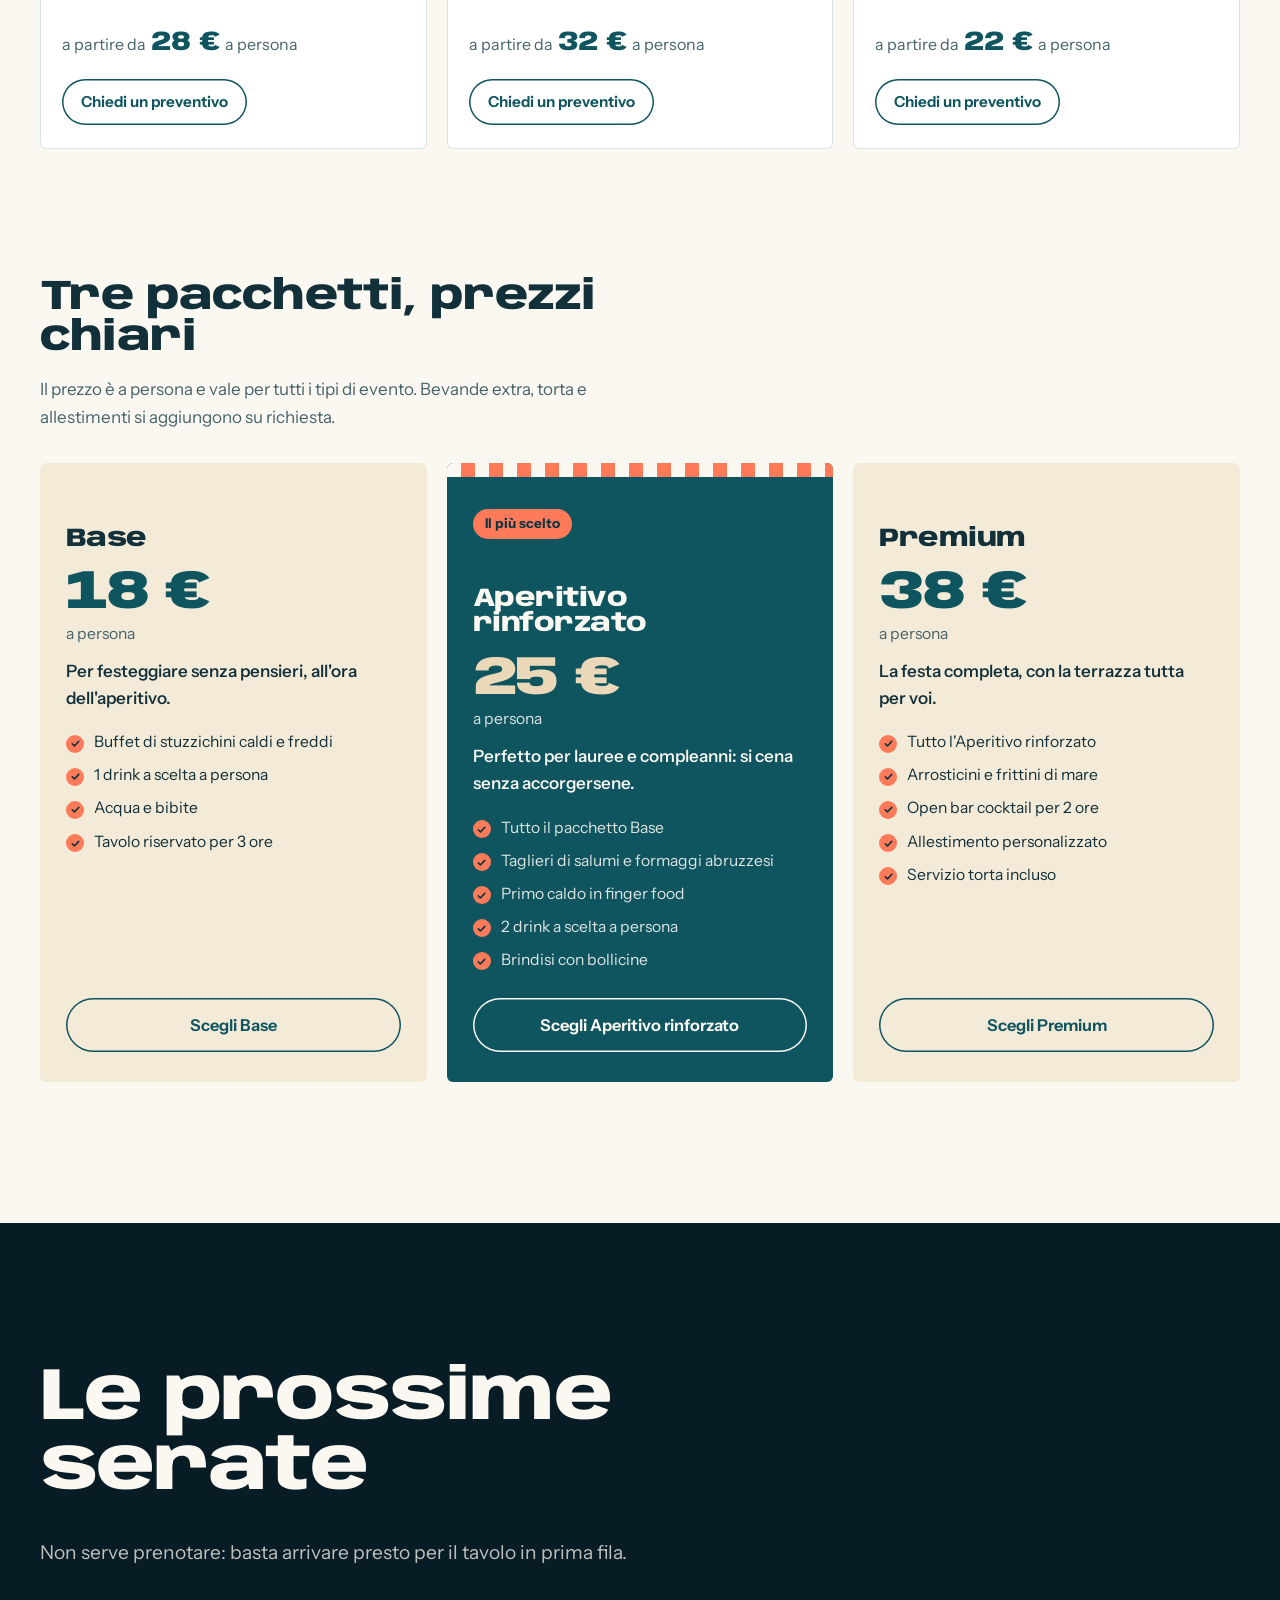
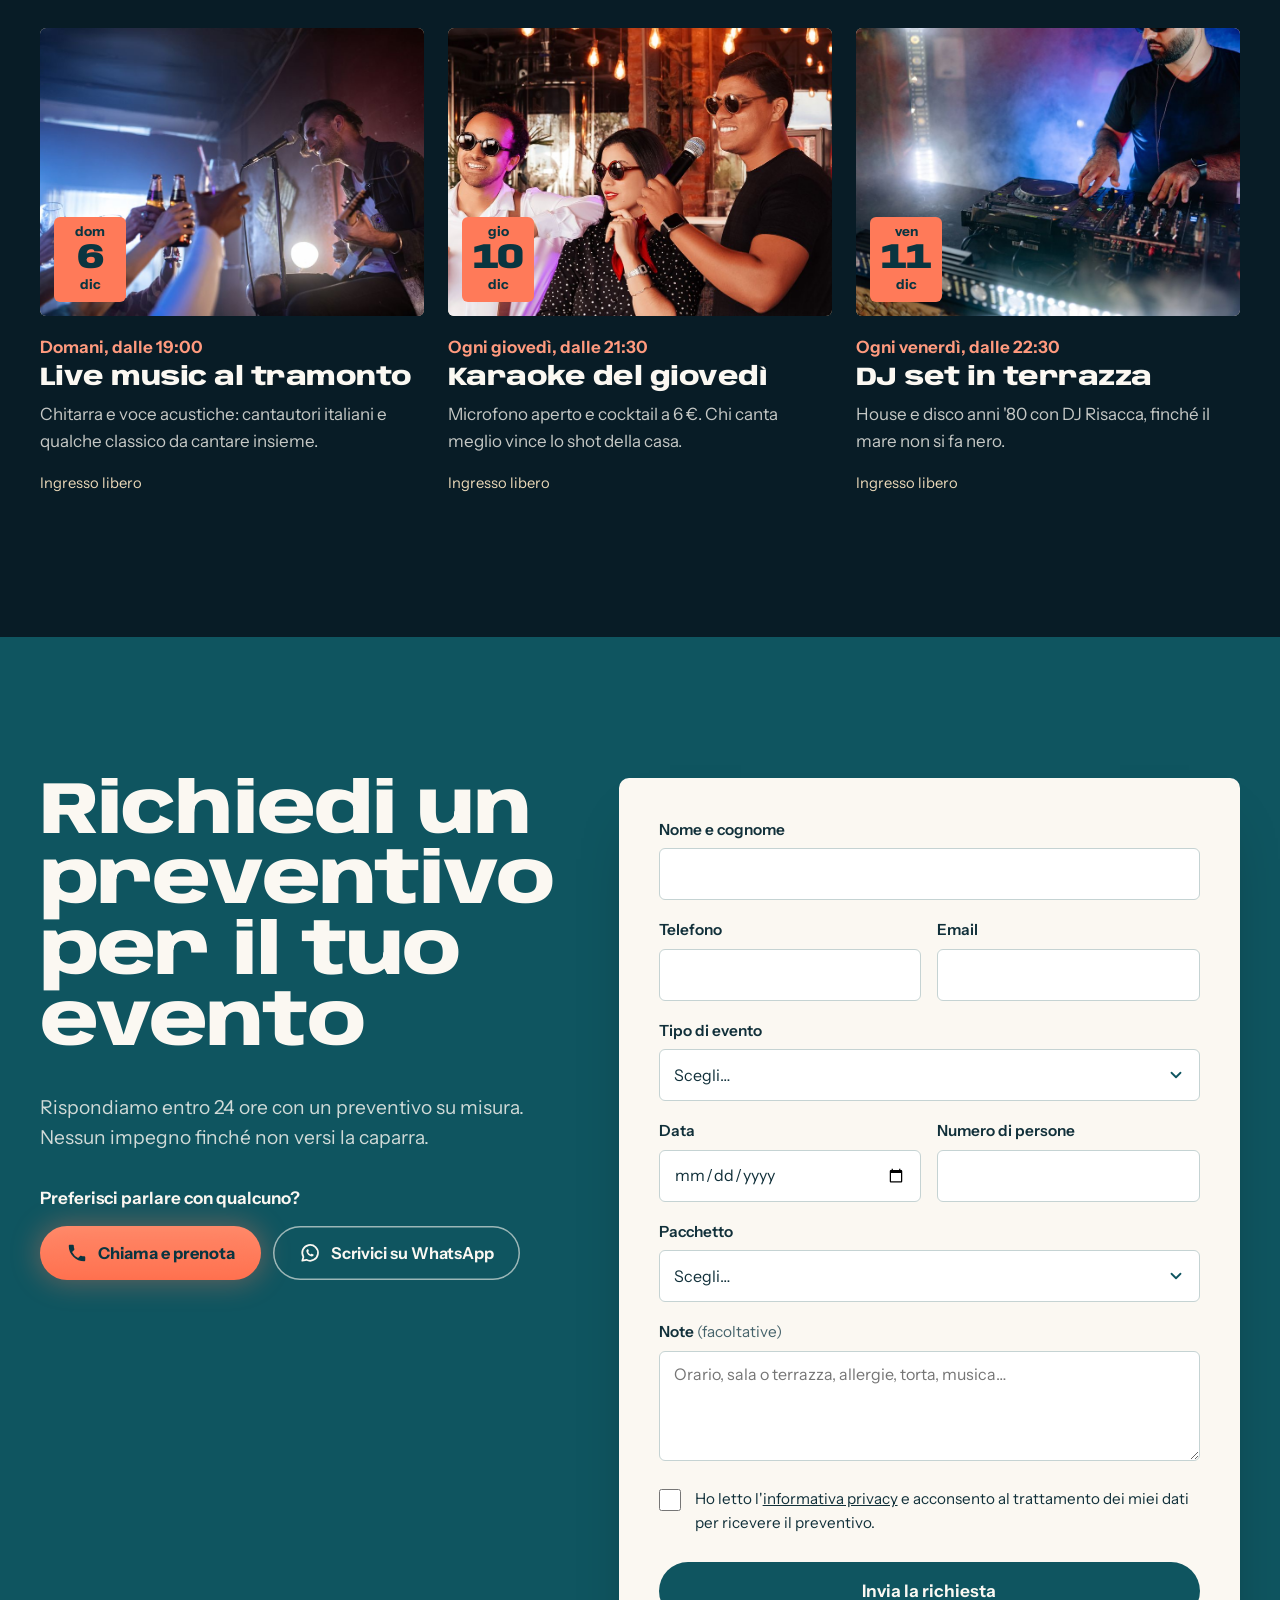
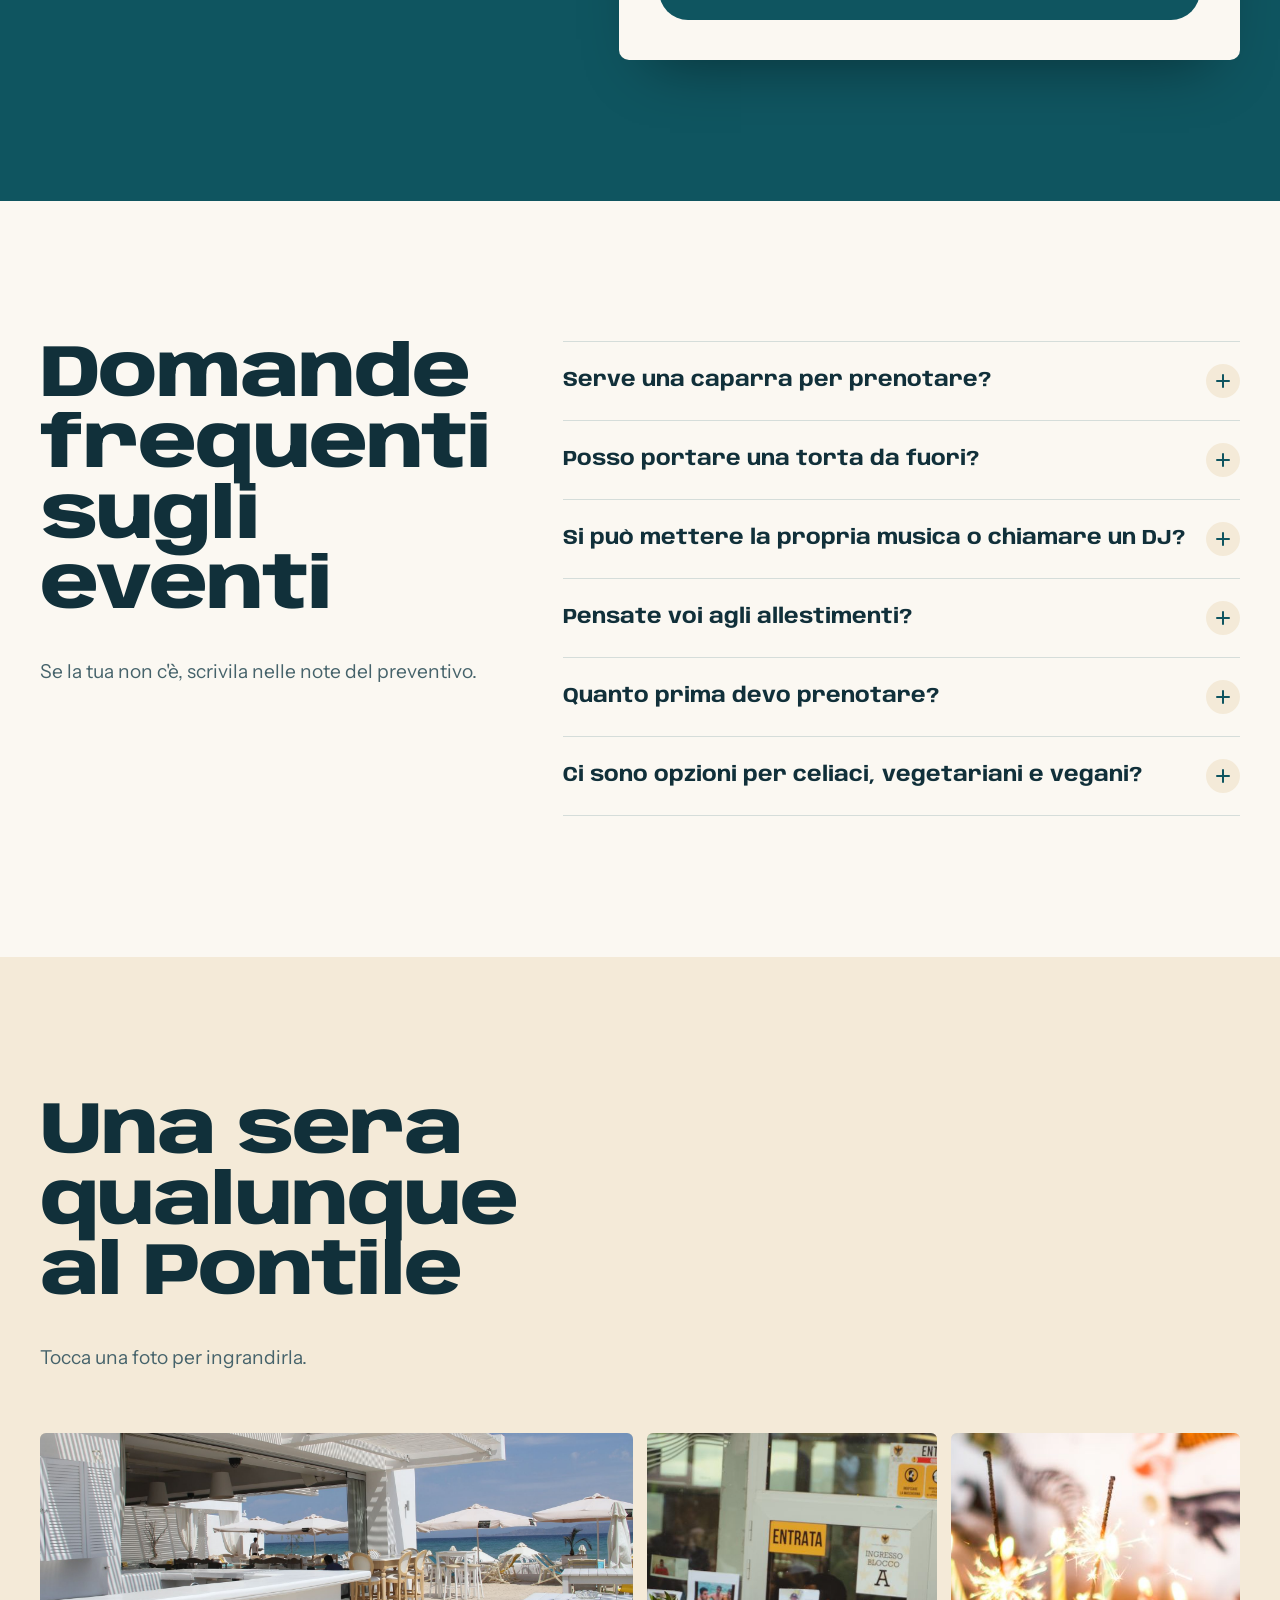
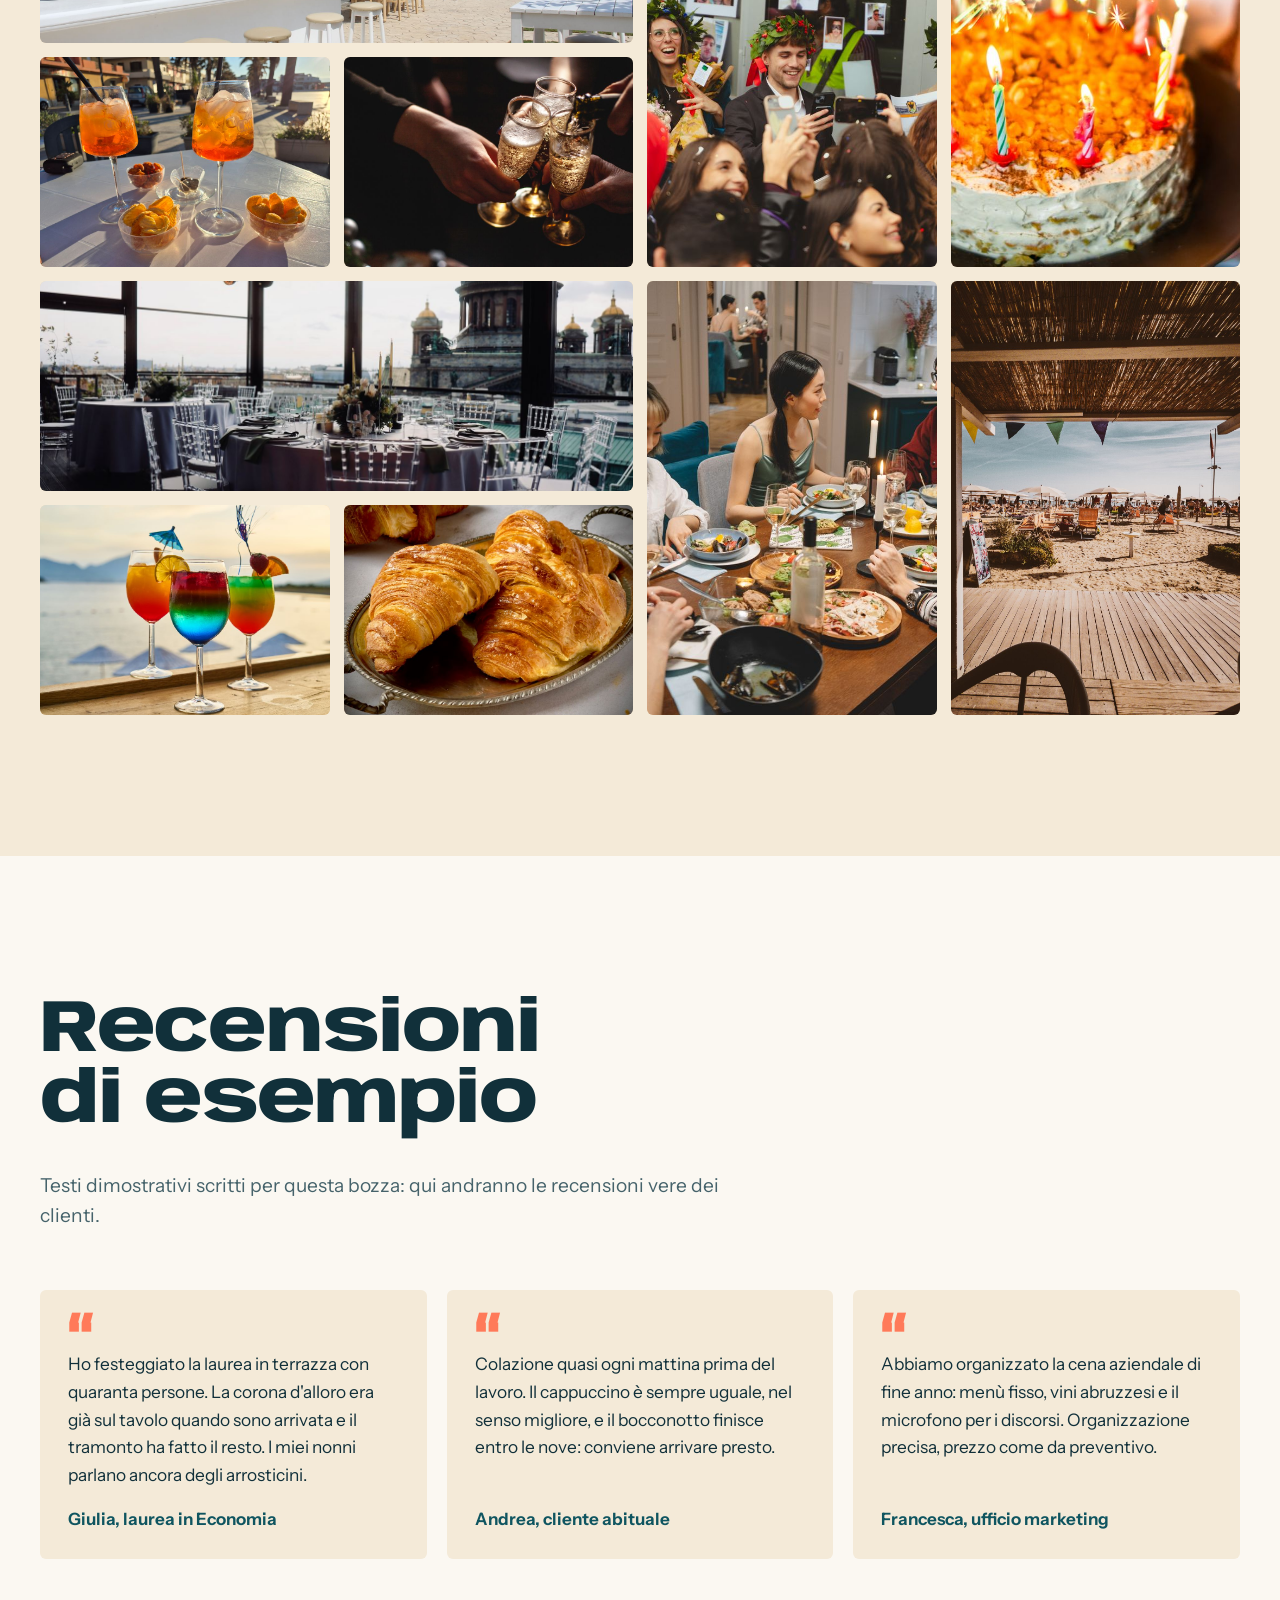
==== commit 9ff59a0b: "Nuovo nome: Il Pontile – Bar & Eventi; logo e favicon a tema pontile; og.jpg rigenerata Co-Authored-" ====
--- a/index.html
+++ b/index.html
@@ -3,22 +3,22 @@
 <head>
   <meta charset="utf-8">
   <meta name="viewport" content="width=device-width, initial-scale=1, viewport-fit=cover">
-  <title>Salmastro – Bar &amp; Eventi sul lungomare di Pescara</title>
-  <meta name="description" content="Colazioni, pranzi veloci, aperitivi al tramonto e cocktail sul lungomare di Pescara. Sala e terrazza per lauree, compleanni e feste private.">
+  <title>Il Pontile – Bar &amp; Eventi sul lungomare di Pescara</title>
+  <meta name="description" content="Il Pontile: colazioni, pranzi veloci, aperitivi al tramonto e cocktail sul lungomare di Pescara, accanto alla passerella sul mare. Sala e terrazza per lauree, compleanni e feste private.">
   <!-- Bozza: non indicizzare -->
   <meta name="robots" content="noindex, nofollow">
 
   <!-- Anteprima per WhatsApp e social -->
   <meta property="og:type" content="website">
   <meta property="og:locale" content="it_IT">
-  <meta property="og:site_name" content="Salmastro – Bar & Eventi">
-  <meta property="og:title" content="Salmastro – Bar & Eventi sul lungomare di Pescara">
-  <meta property="og:description" content="Aperitivi al tramonto, cocktail e una terrazza sul mare per la tua laurea o il tuo compleanno. Richiedi un preventivo.">
-  <meta property="og:url" content="https://carestiadavide2004-cmd.github.io/bozza-bar-salmastro/">
-  <meta property="og:image" content="https://carestiadavide2004-cmd.github.io/bozza-bar-salmastro/assets/img/og.jpg">
+  <meta property="og:site_name" content="Il Pontile – Bar & Eventi">
+  <meta property="og:title" content="Il Pontile – Bar & Eventi sul lungomare di Pescara">
+  <meta property="og:description" content="Aperitivi al tramonto in fondo al pontile, cocktail e una terrazza sul mare per la tua laurea o il tuo compleanno. Richiedi un preventivo.">
+  <meta property="og:url" content="https://carestiadavide2004-cmd.github.io/bozza-bar-il-pontile/">
+  <meta property="og:image" content="https://carestiadavide2004-cmd.github.io/bozza-bar-il-pontile/assets/img/og.jpg">
   <meta property="og:image:width" content="1200">
   <meta property="og:image:height" content="630">
-  <meta property="og:image:alt" content="Il bancone bianco di Salmastro affacciato sulla spiaggia">
+  <meta property="og:image:alt" content="Il Pontile – Bar &amp; Eventi: il bancone bianco affacciato sulla spiaggia di Pescara">
   <meta name="twitter:card" content="summary_large_image">
 
   <meta name="theme-color" content="#0F5560">
@@ -52,13 +52,12 @@
   <symbol id="i-check" viewBox="0 0 24 24"><path fill="none" stroke="currentColor" stroke-width="2.4" stroke-linecap="round" stroke-linejoin="round" d="M5 12.5l4.2 4.2L19 7"/></symbol>
   <symbol id="i-laurel" viewBox="0 0 48 48"><g fill="currentColor"><g><path d="M18.9 39.1A15 15 0 0 1 21.9 10.1" fill="none" stroke="currentColor" stroke-width="1.6" stroke-linecap="round"/><path transform="translate(17.0 38.2) rotate(-100)" d="M0 0Q3.2-4.2 0-9.5Q-3.2-4.2 0 0z"/><path transform="translate(17.0 38.2) rotate(-24)" d="M0 0Q3.2-4.2 0-9.5Q-3.2-4.2 0 0z"/><path transform="translate(12.5 34.6) rotate(-78)" d="M0 0Q3.2-4.2 0-9.5Q-3.2-4.2 0 0z"/><path transform="translate(12.5 34.6) rotate(-2)" d="M0 0Q3.2-4.2 0-9.5Q-3.2-4.2 0 0z"/><path transform="translate(9.7 29.6) rotate(-56)" d="M0 0Q3.2-4.2 0-9.5Q-3.2-4.2 0 0z"/><path transform="translate(9.7 29.6) rotate(20)" d="M0 0Q3.2-4.2 0-9.5Q-3.2-4.2 0 0z"/><path transform="translate(9.0 24.0) rotate(-34)" d="M0 0Q3.2-4.2 0-9.5Q-3.2-4.2 0 0z"/><path transform="translate(9.0 24.0) rotate(42)" d="M0 0Q3.2-4.2 0-9.5Q-3.2-4.2 0 0z"/><path transform="translate(10.5 18.4) rotate(-12)" d="M0 0Q3.2-4.2 0-9.5Q-3.2-4.2 0 0z"/><path transform="translate(10.5 18.4) rotate(64)" d="M0 0Q3.2-4.2 0-9.5Q-3.2-4.2 0 0z"/><path transform="translate(14.0 13.9) rotate(10)" d="M0 0Q3.2-4.2 0-9.5Q-3.2-4.2 0 0z"/><path transform="translate(14.0 13.9) rotate(86)" d="M0 0Q3.2-4.2 0-9.5Q-3.2-4.2 0 0z"/><path transform="translate(18.9 10.9) rotate(32)" d="M0 0Q3.2-4.2 0-9.5Q-3.2-4.2 0 0z"/><path transform="translate(18.9 10.9) rotate(108)" d="M0 0Q3.2-4.2 0-9.5Q-3.2-4.2 0 0z"/></g><g transform="translate(48 0) scale(-1 1)"><path d="M18.9 39.1A15 15 0 0 1 21.9 10.1" fill="none" stroke="currentColor" stroke-width="1.6" stroke-linecap="round"/><path transform="translate(17.0 38.2) rotate(-100)" d="M0 0Q3.2-4.2 0-9.5Q-3.2-4.2 0 0z"/><path transform="translate(17.0 38.2) rotate(-24)" d="M0 0Q3.2-4.2 0-9.5Q-3.2-4.2 0 0z"/><path transform="translate(12.5 34.6) rotate(-78)" d="M0 0Q3.2-4.2 0-9.5Q-3.2-4.2 0 0z"/><path transform="translate(12.5 34.6) rotate(-2)" d="M0 0Q3.2-4.2 0-9.5Q-3.2-4.2 0 0z"/><path transform="translate(9.7 29.6) rotate(-56)" d="M0 0Q3.2-4.2 0-9.5Q-3.2-4.2 0 0z"/><path transform="translate(9.7 29.6) rotate(20)" d="M0 0Q3.2-4.2 0-9.5Q-3.2-4.2 0 0z"/><path transform="translate(9.0 24.0) rotate(-34)" d="M0 0Q3.2-4.2 0-9.5Q-3.2-4.2 0 0z"/><path transform="translate(9.0 24.0) rotate(42)" d="M0 0Q3.2-4.2 0-9.5Q-3.2-4.2 0 0z"/><path transform="translate(10.5 18.4) rotate(-12)" d="M0 0Q3.2-4.2 0-9.5Q-3.2-4.2 0 0z"/><path transform="translate(10.5 18.4) rotate(64)" d="M0 0Q3.2-4.2 0-9.5Q-3.2-4.2 0 0z"/><path transform="translate(14.0 13.9) rotate(10)" d="M0 0Q3.2-4.2 0-9.5Q-3.2-4.2 0 0z"/><path transform="translate(14.0 13.9) rotate(86)" d="M0 0Q3.2-4.2 0-9.5Q-3.2-4.2 0 0z"/><path transform="translate(18.9 10.9) rotate(32)" d="M0 0Q3.2-4.2 0-9.5Q-3.2-4.2 0 0z"/><path transform="translate(18.9 10.9) rotate(108)" d="M0 0Q3.2-4.2 0-9.5Q-3.2-4.2 0 0z"/></g></g></symbol>
   <symbol id="logo-mark" viewBox="0 0 64 64">
-    <clipPath id="lm-clip"><path d="M17.5 13h29l-3.6 40.2a4 4 0 0 1-4 3.8H25.1a4 4 0 0 1-4-3.8z"/></clipPath>
-    <g clip-path="url(#lm-clip)">
-      <path d="M10 33c5.5-5 10.5-5 16 0s10.5 5 16 0 10.5-5 16 0V62H10z" fill="var(--logo-sea, #0F5560)"/>
-      <path d="M10 40c5.5-4 10.5-4 16 0s10.5 4 16 0 10.5-4 16 0V62H10z" fill="#FF7A59"/>
-    </g>
-    <path d="M15 11h34l-3.9 42.4a5.5 5.5 0 0 1-5.5 5H24.4a5.5 5.5 0 0 1-5.5-5z" fill="none" stroke="currentColor" stroke-width="3.6" stroke-linejoin="round"/>
-    <circle cx="40" cy="22" r="3.2" fill="#FF7A59"/>
+    <circle cx="34" cy="29" r="15" fill="#FF7A59"/>
+    <path d="M0 26.5h64M4 26.5v6M20 26.5v6M36 26.5v6M52 26.5v6" stroke="currentColor" stroke-width="2.2"/>
+    <rect x="0" y="32" width="64" height="5.5" rx="1.5" fill="currentColor"/>
+    <path d="M5 37h4.5v15H5zM21 37h4.5v15H21zM37 37h4.5v15H37zM53 37h4.5v15H53z" fill="currentColor"/>
+    <path d="M2 50c5-4 10-4 15 0s10 4 15 0 10-4 15 0 10 4 15 0v12H2z" fill="var(--logo-sea, #17707C)"/>
+    <path d="M2 56.5c5-3 10-3 15 0s10 3 15 0 10-3 15 0 10 3 15 0" fill="none" stroke="#FBF8F2" stroke-width="2.4" stroke-linecap="round" opacity=".9"/>
   </symbol>
 </svg>
 
@@ -67,9 +66,9 @@
 <!-- Barra in alto ------------------------------------------------------- -->
 <header class="header" id="header">
   <div class="header__inner">
-    <a class="brand" href="#top" aria-label="Salmastro, torna all'inizio">
+    <a class="brand" href="#top" aria-label="Il Pontile, torna all'inizio">
       <svg class="brand__mark" aria-hidden="true"><use href="#logo-mark"/></svg>
-      <span class="brand__text"><span class="brand__name">Salmastro</span><span class="brand__sub">Bar &amp; Eventi</span></span>
+      <span class="brand__text"><span class="brand__name">Il Pontile</span><span class="brand__sub">Bar &amp; Eventi</span></span>
     </a>
 
     <nav class="nav" id="nav" aria-label="Menu principale">
@@ -114,10 +113,10 @@
       <span class="status__text" data-status-text>Orari in caricamento</span>
     </p>
     <h1 class="hero__title" id="hero-title">
-      <span class="hero__name">Salmastro</span>
+      <span class="hero__name">Il Pontile</span>
       <span class="hero__sub">Bar &amp; Eventi sul lungomare di Pescara</span>
     </h1>
-    <p class="hero__lead" data-cfg="slogan">Dal primo caffè all'ultimo brindisi, con il mare a dieci passi.</p>
+    <p class="hero__lead" data-cfg="slogan">Dal primo caffè all'ultimo brindisi, sulla passerella che entra nel mare.</p>
     <div class="hero__actions">
       <a class="btn btn--event" href="#eventi"><span>Prenota il tuo evento</span></a>
       <a class="btn btn--ghost" href="#menu">Scopri il menù</a>
@@ -131,10 +130,10 @@
 <section class="about section" id="chi-siamo" aria-labelledby="about-title">
   <div class="wrap about__grid">
     <div class="about__text">
-      <h2 class="h2" id="about-title" data-split>Un chiosco di legno, dieci estati dopo</h2>
-      <p class="lead">Nel 2015 Marta e Luca hanno preso in gestione un vecchio chiosco a due passi dalla Nave di Cascella. Lei faceva la barista a Bologna, lui il bagnino a Francavilla: il resto lo ha deciso il mare.</p>
-      <p>Oggi Salmastro è un bar bianco e pieno di luce, aperto dalle sette del mattino. Facciamo i cornetti ogni notte, il bocconotto con la ricetta di nonna Lina e i cocktail con gin e amari abruzzesi. La sala interna e la terrazza sul lungomare sono diventate il posto dove Pescara festeggia: lauree, diciottesimi, comunioni, cene di lavoro che finiscono a ballare.</p>
-      <p>Il nome viene dall'aria che si respira qui: sa di sale, anche a gennaio.</p>
+      <h2 class="h2" id="about-title" data-split>In fondo alla passerella, dieci estati dopo</h2>
+      <p class="lead">Nel 2015 Marta e Luca hanno preso in gestione un vecchio chiosco all'attacco del pontile, a due passi dalla Nave di Cascella. Lei faceva la barista a Bologna, lui il bagnino a Francavilla: il resto lo ha deciso il mare.</p>
+      <p>Oggi il Pontile è un bar bianco e pieno di luce, aperto dalle sette del mattino. Facciamo i cornetti ogni notte, il bocconotto con la ricetta di nonna Lina e i cocktail con gin e amari abruzzesi. La sala interna e la terrazza sul lungomare sono diventate il posto dove Pescara festeggia: lauree, diciottesimi, comunioni, cene di lavoro che finiscono a ballare.</p>
+      <p>Il nome viene dalla passerella di legno qui davanti: dopo l'aperitivo si cammina fino in fondo, sopra il mare, a guardare il sole che tramonta.</p>
     </div>
     <figure class="photo photo--tall curtain" data-reveal>
       <div class="photo__px" data-parallax="0.12"><img src="assets/img/locale-vista.jpg" alt="Tavolino sulla terrazza con vista sul mare blu" loading="lazy" decoding="async"></div>
@@ -203,7 +202,7 @@
       <div class="phase__text">
         <p class="phase__time" data-orario="aperitivo">18:00 – 21:00</p>
         <h3 class="h3" id="ph-aperitivo" data-split>Aperitivo</h3>
-        <p>Il momento in cui la terrazza si riempie. Spritz, taglieri di salumi abruzzesi e pallotte cacio e ova, con il sole che scende sulla Majella.</p>
+        <p>Il momento in cui la terrazza si riempie. Spritz, taglieri di salumi abruzzesi e pallotte cacio e ova, con il sole che scende sulla Majella. Poi, bicchiere in mano, una passeggiata fino in fondo al pontile.</p>
       </div>
       <figure class="phase__main photo arch curtain" data-reveal>
         <div class="photo__px" data-parallax="0.1"><img src="assets/img/aperitivo.jpg" alt="Spritz e bottiglia di Aperol controluce al tramonto" loading="lazy" decoding="async"></div>
@@ -420,7 +419,7 @@
 <section class="gallery section" id="galleria" aria-labelledby="gallery-title">
   <div class="wrap">
     <div class="section__head">
-      <h2 class="h2" id="gallery-title" data-split>Una sera qualunque da Salmastro</h2>
+      <h2 class="h2" id="gallery-title" data-split>Una sera qualunque al Pontile</h2>
       <p class="lead">Tocca una foto per ingrandirla.</p>
     </div>
     <ul class="gal" id="gal" data-stagger>
@@ -477,7 +476,7 @@
 <section class="follow section" id="seguici" aria-labelledby="follow-title">
   <div class="wrap follow__inner">
     <h2 class="h2" id="follow-title" data-split>Seguici sul lungomare e online</h2>
-    <p class="lead">Serate, cocktail della settimana e le foto delle vostre feste. Su Instagram ci trovi come <strong data-cfg="instagramNome">@salmastro.pescara</strong>.</p>
+    <p class="lead">Serate, cocktail della settimana e le foto delle vostre feste. Su Instagram ci trovi come <strong data-cfg="instagramNome">@ilpontile.pescara</strong>.</p>
     <ul class="socials socials--big" aria-label="Social">
       <li><a class="soc soc--instagram" href="#" data-social="instagram" target="_blank" rel="noopener"><svg class="ico" aria-hidden="true"><use href="#i-instagram"/></svg><span>Instagram</span></a></li>
       <li><a class="soc soc--facebook" href="#" data-social="facebook" target="_blank" rel="noopener"><svg class="ico" aria-hidden="true"><use href="#i-facebook"/></svg><span>Facebook</span></a></li>
@@ -500,7 +499,7 @@
       <dl class="contact__list">
         <div><dt>Indirizzo</dt><dd data-cfg="indirizzo">Lungomare, Pescara – indirizzo di esempio</dd></div>
         <div><dt>Telefono</dt><dd><a href="#" data-tel data-cfg="telefono">+39 085 000 0000</a></dd></div>
-        <div><dt>Email</dt><dd><a href="#" data-mail data-cfg="email">ciao@salmastro.example</a></dd></div>
+        <div><dt>Email</dt><dd><a href="#" data-mail data-cfg="email">ciao@ilpontile.example</a></dd></div>
       </dl>
     </div>
     <div class="map">
@@ -517,7 +516,7 @@
     <div class="footer__brand">
       <a class="brand brand--footer" href="#top">
         <svg class="brand__mark" aria-hidden="true"><use href="#logo-mark"/></svg>
-        <span class="brand__text"><span class="brand__name">Salmastro</span><span class="brand__sub">Bar &amp; Eventi</span></span>
+        <span class="brand__text"><span class="brand__name">Il Pontile</span><span class="brand__sub">Bar &amp; Eventi</span></span>
       </a>
       <p>Colazioni, pranzi, aperitivi e cocktail sul lungomare di Pescara. Sala e terrazza per i vostri eventi.</p>
     </div>
@@ -537,7 +536,7 @@
     </ul>
   </div>
   <div class="wrap footer__bottom">
-    <p>© <span id="year">2026</span> Salmastro – Bar &amp; Eventi. Locale inventato, sito dimostrativo. Foto da Pexels.</p>
+    <p>© <span id="year">2026</span> Il Pontile – Bar &amp; Eventi. Locale inventato, sito dimostrativo. Foto da Pexels.</p>
     <p>Sito realizzato da Davide Carestia</p>
   </div>
 </footer>
--- a/style.css
+++ b/style.css
@@ -1,5 +1,5 @@
 /* ==========================================================================
-   SALMASTRO – Bar & Eventi
+   IL PONTILE – Bar & Eventi
    Palette: blu petrolio, sabbia, bianco caldo, corallo.
    Tipografia: Anybody (titoli, larghezza variabile) + Instrument Sans (testo).
    ========================================================================== */
@@ -334,6 +334,7 @@
   margin-left: -.04em;
 }
 .hero__name .ch { display: inline-block; }
+.hero__name .ch--sp { width: .3em; }
 .js .hero__name .ch { animation: rise 1.1s var(--ease) both; animation-delay: calc(.15s + var(--i) * 55ms); }
 @keyframes rise { from { transform: translateY(.45em); opacity: 0; } to { transform: none; opacity: 1; } }
 .hero__sub {
